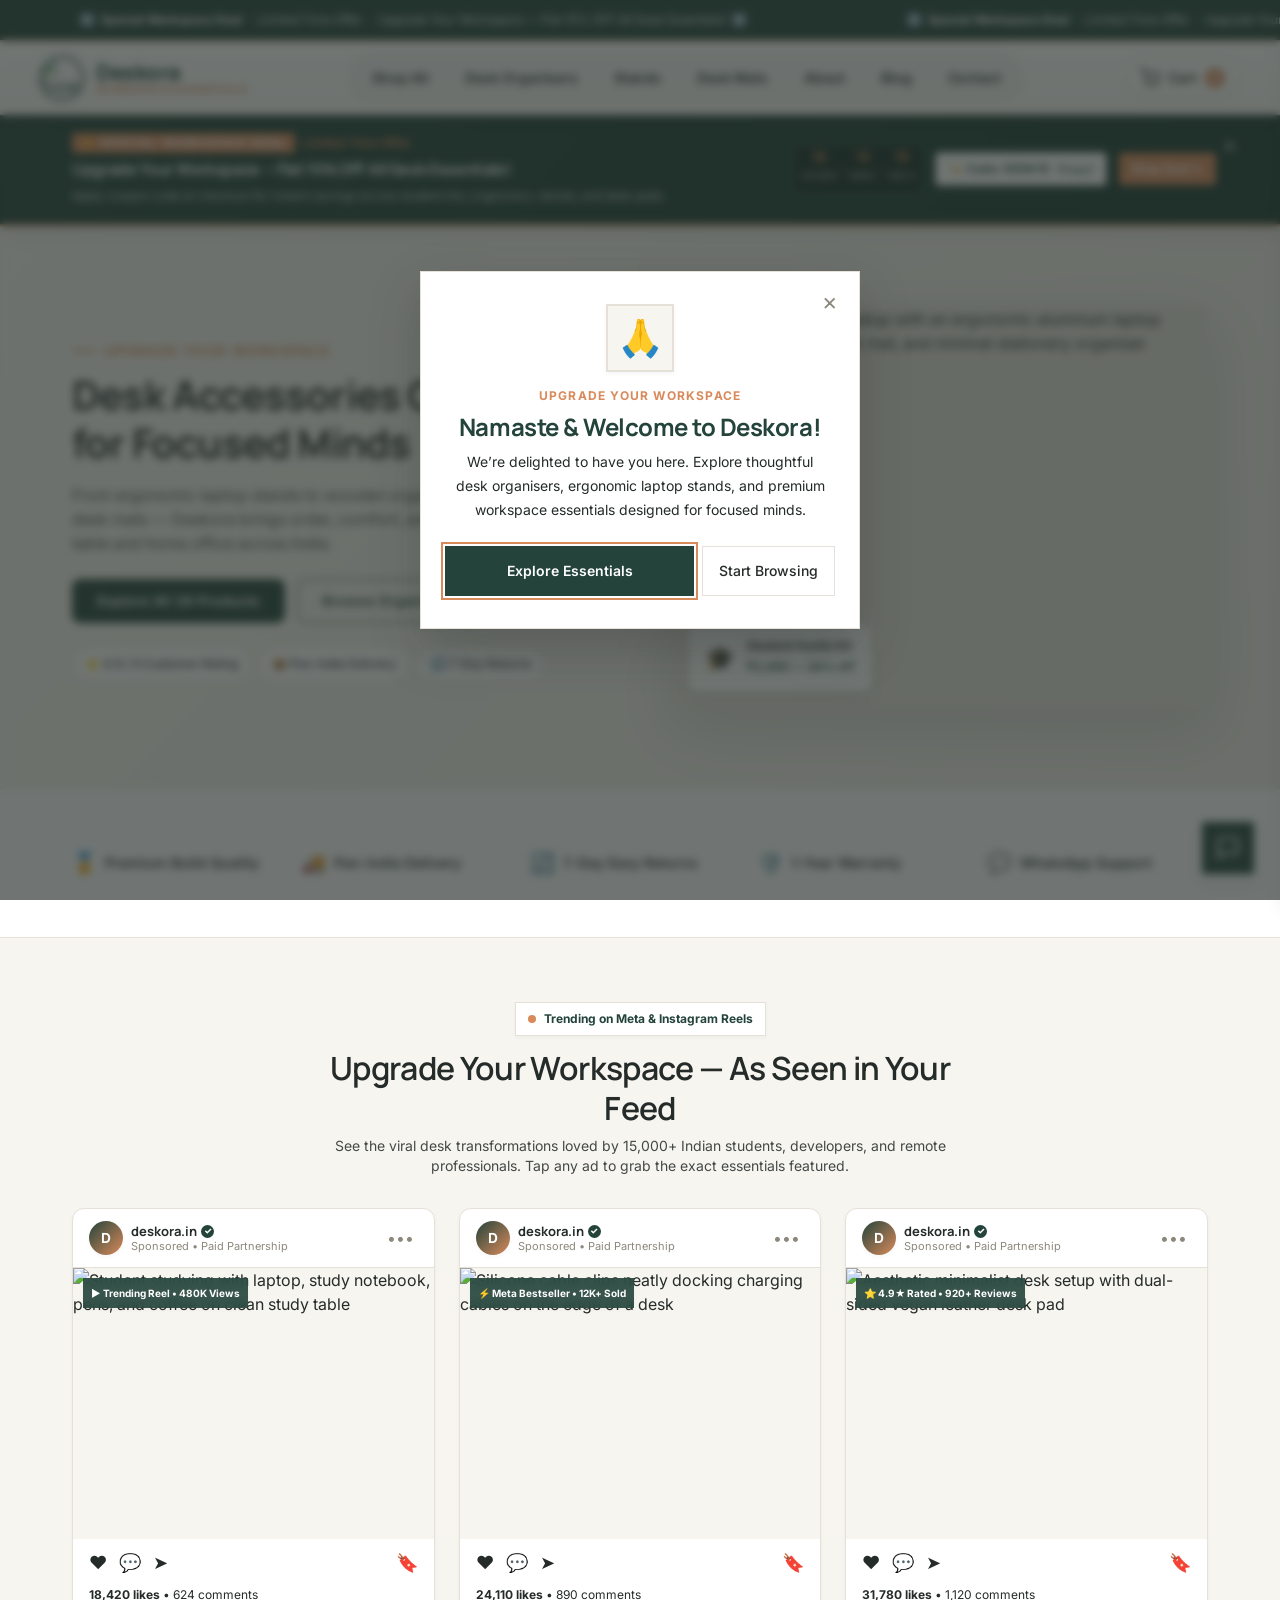
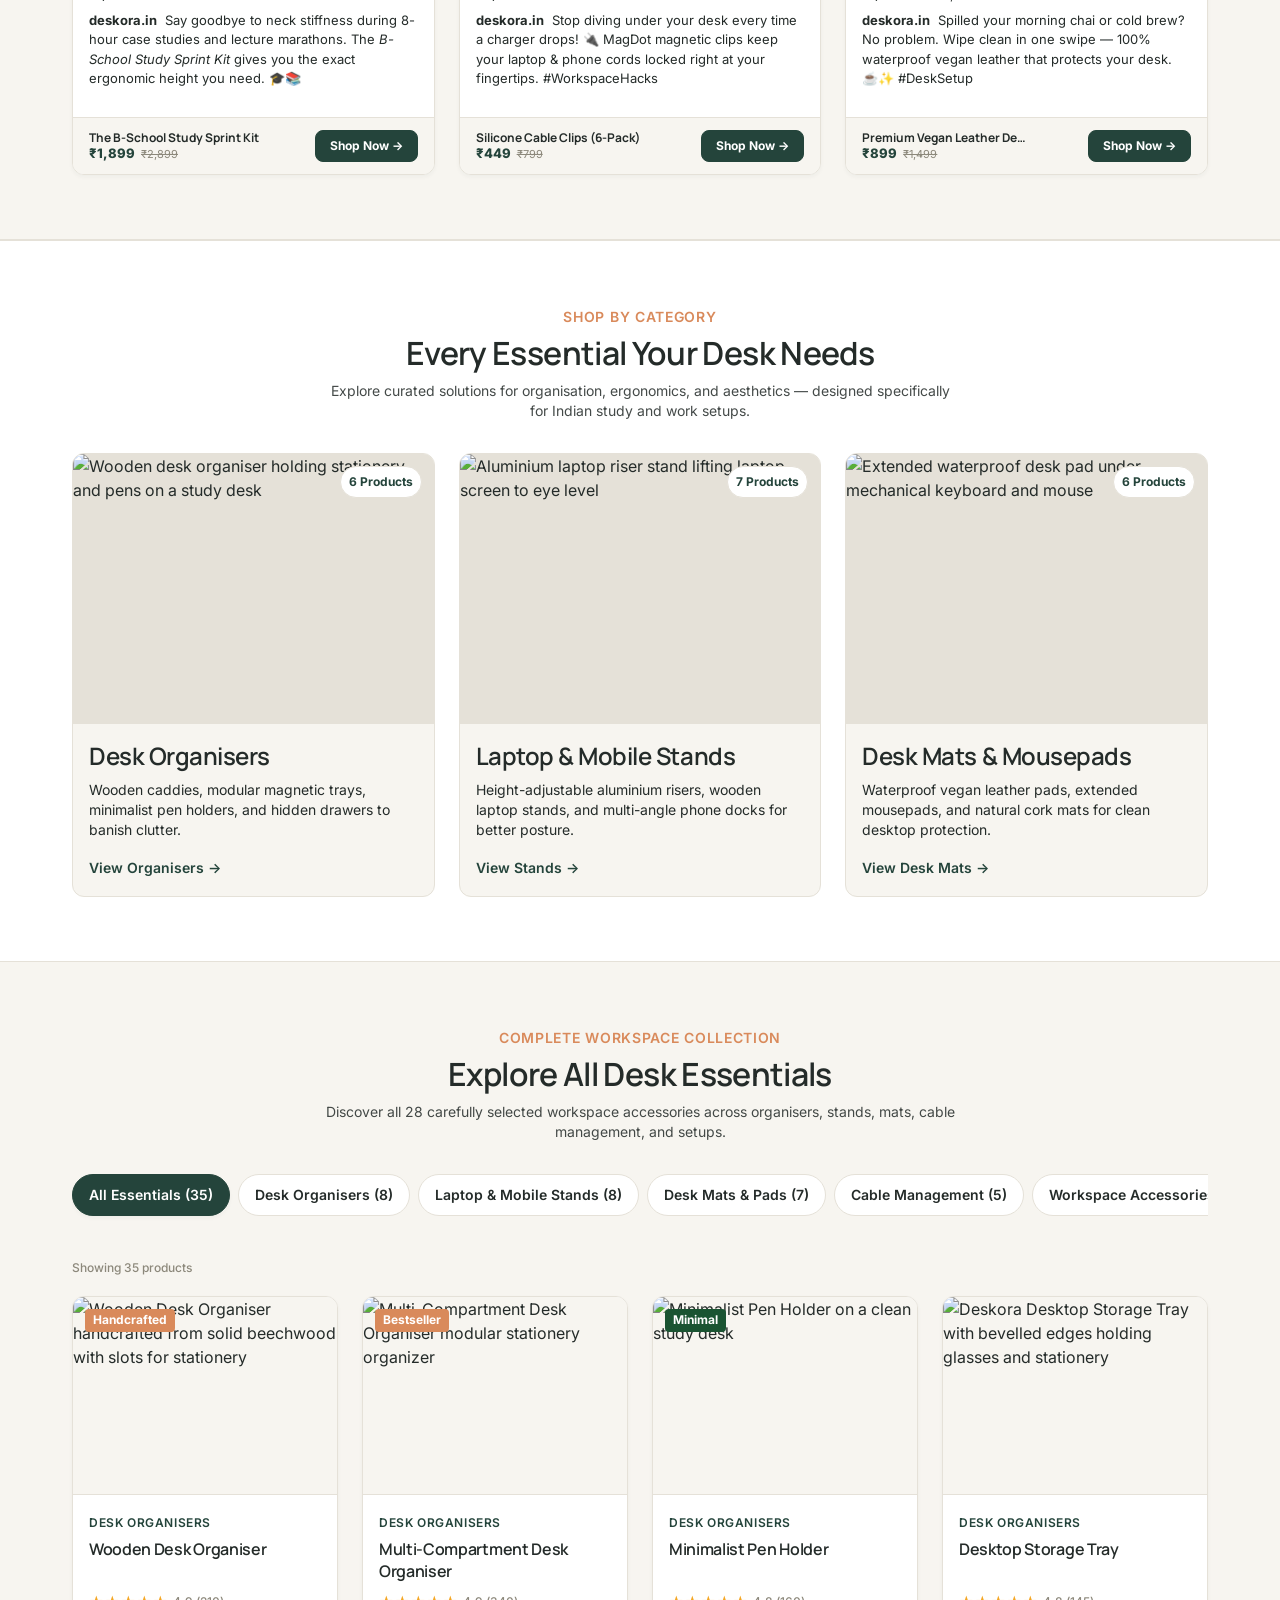
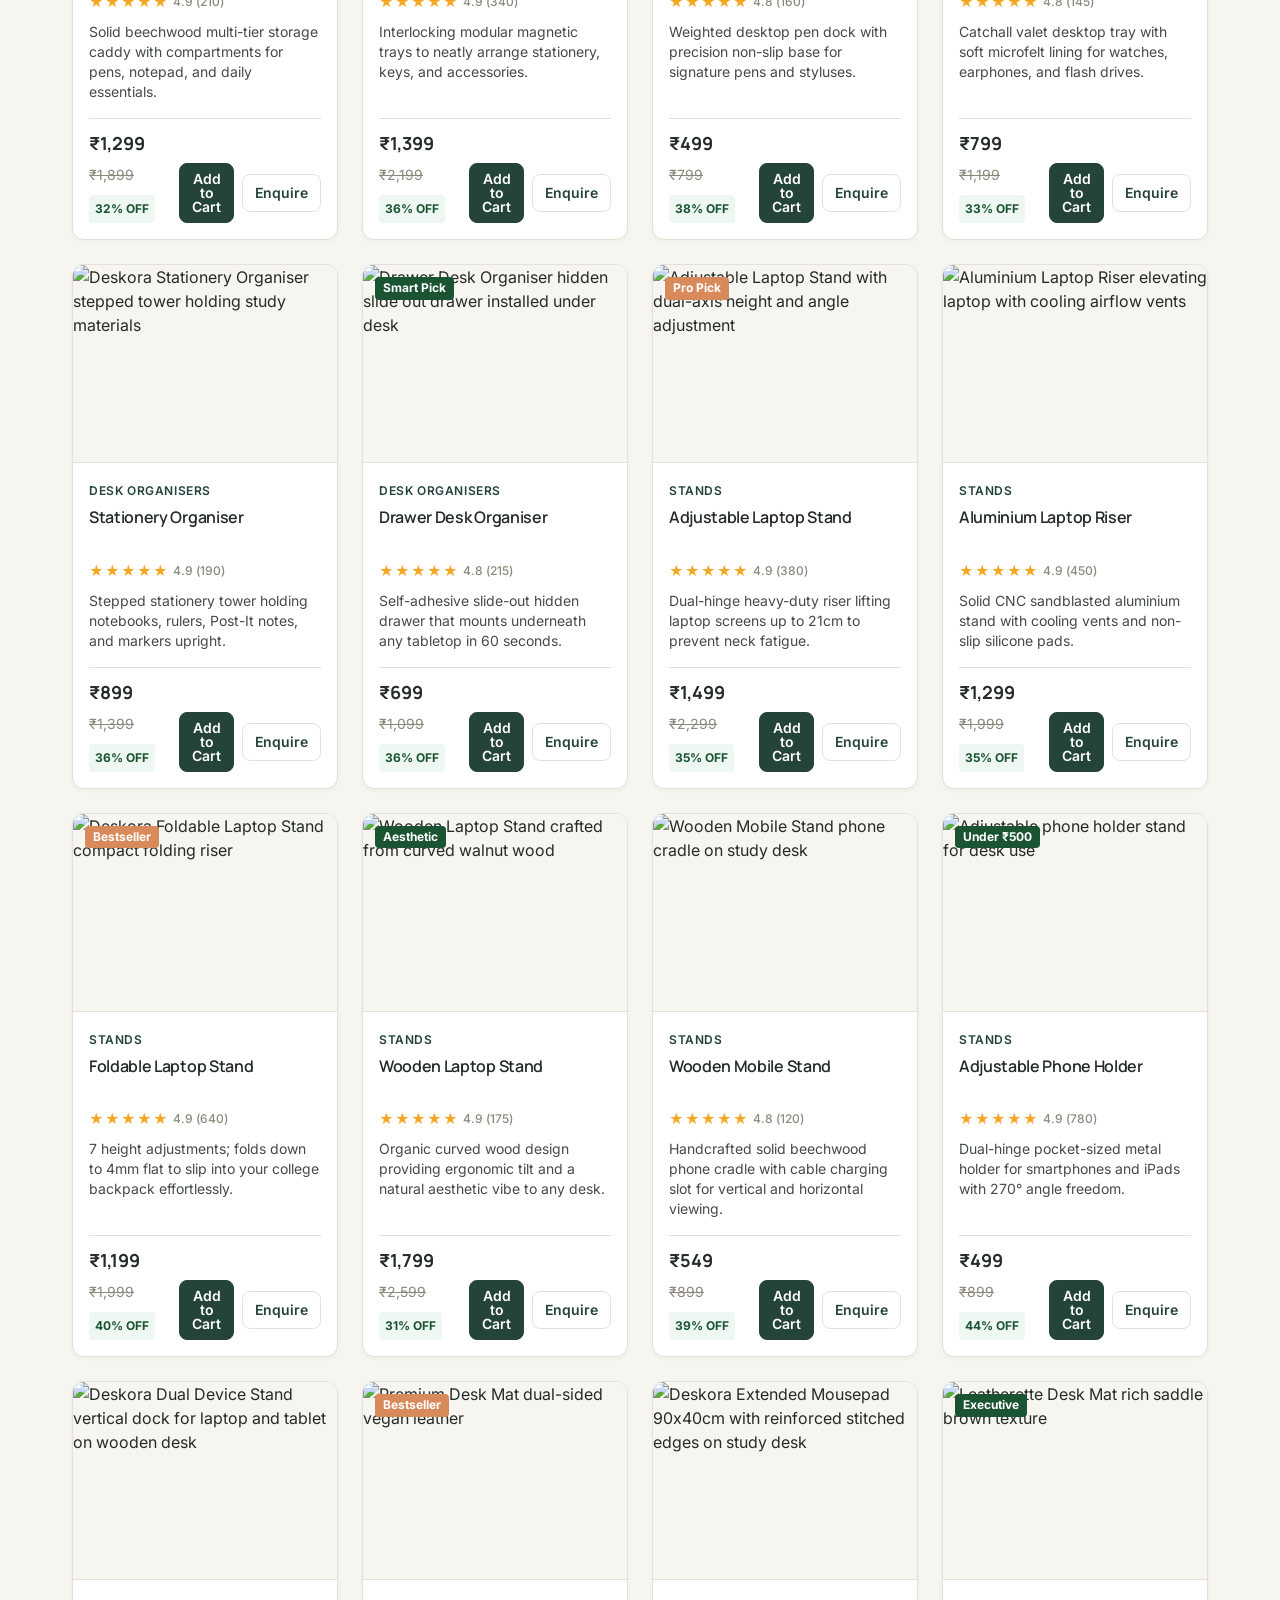
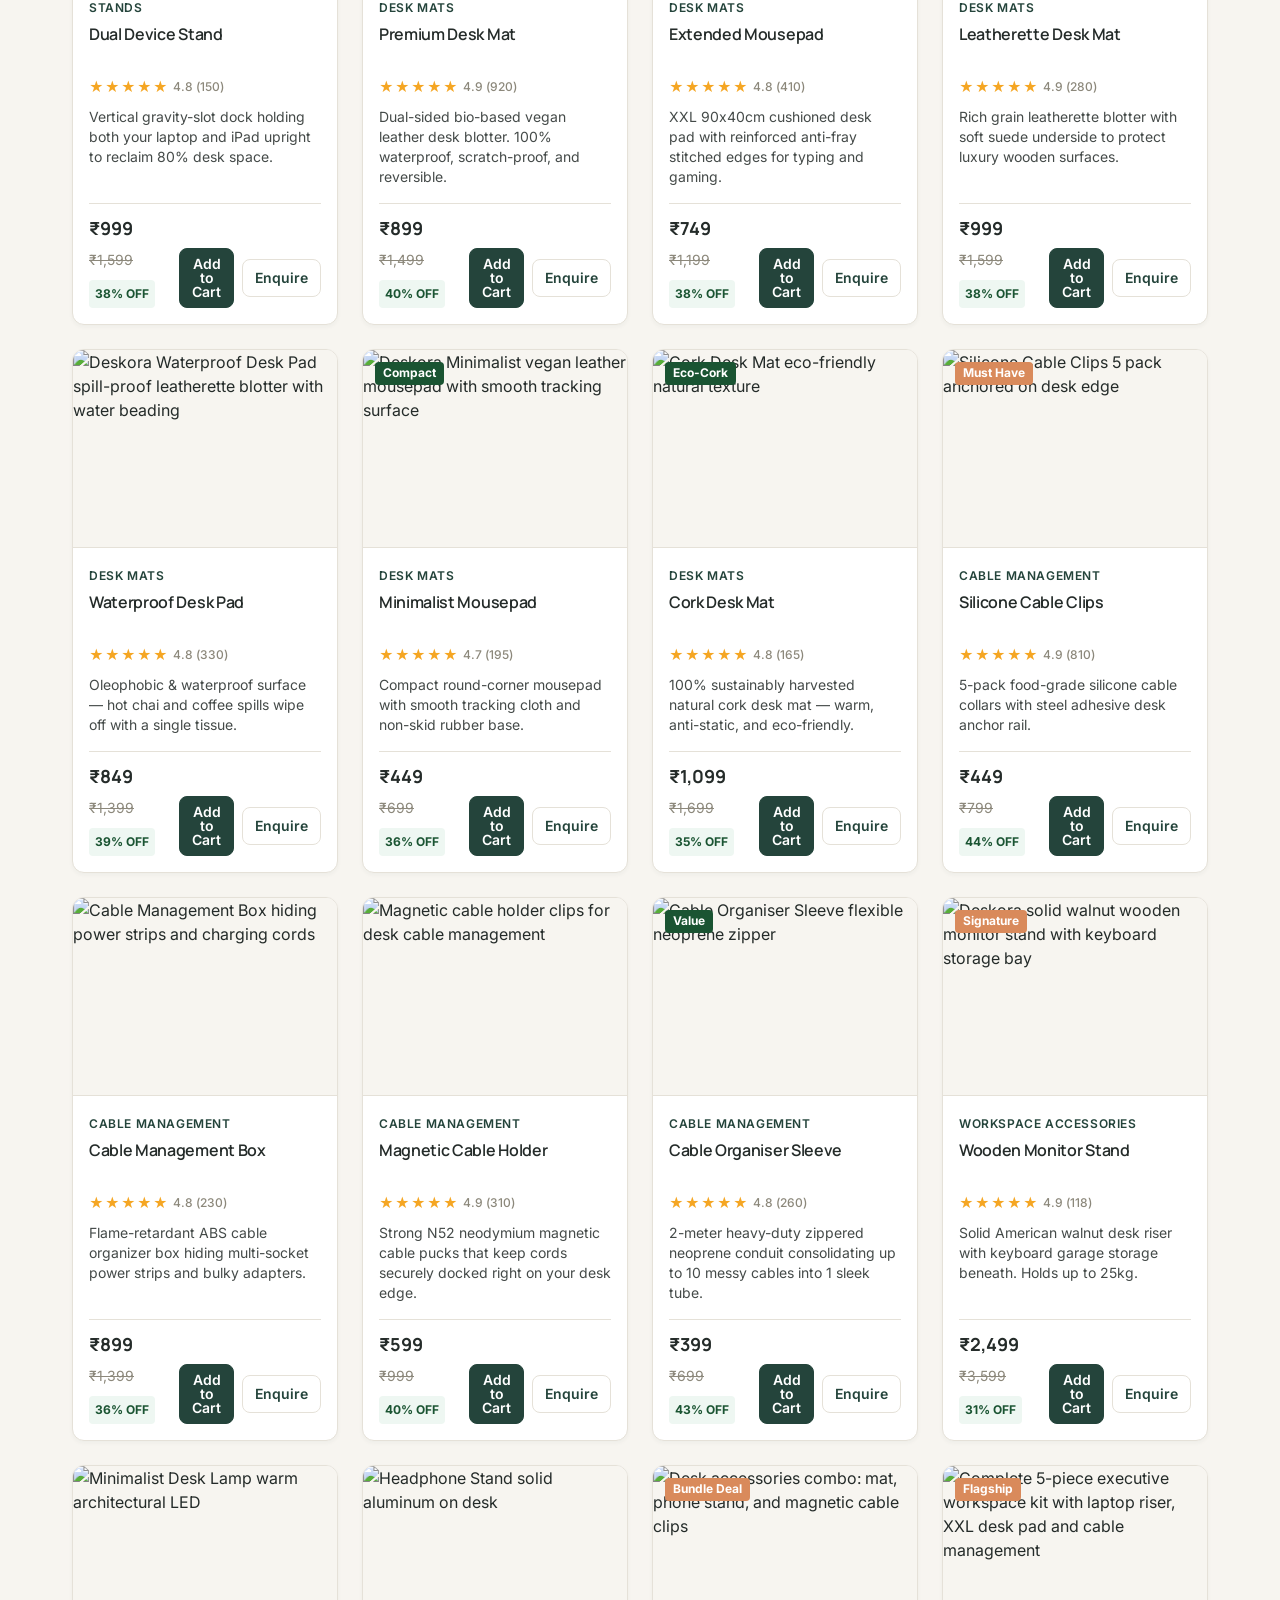
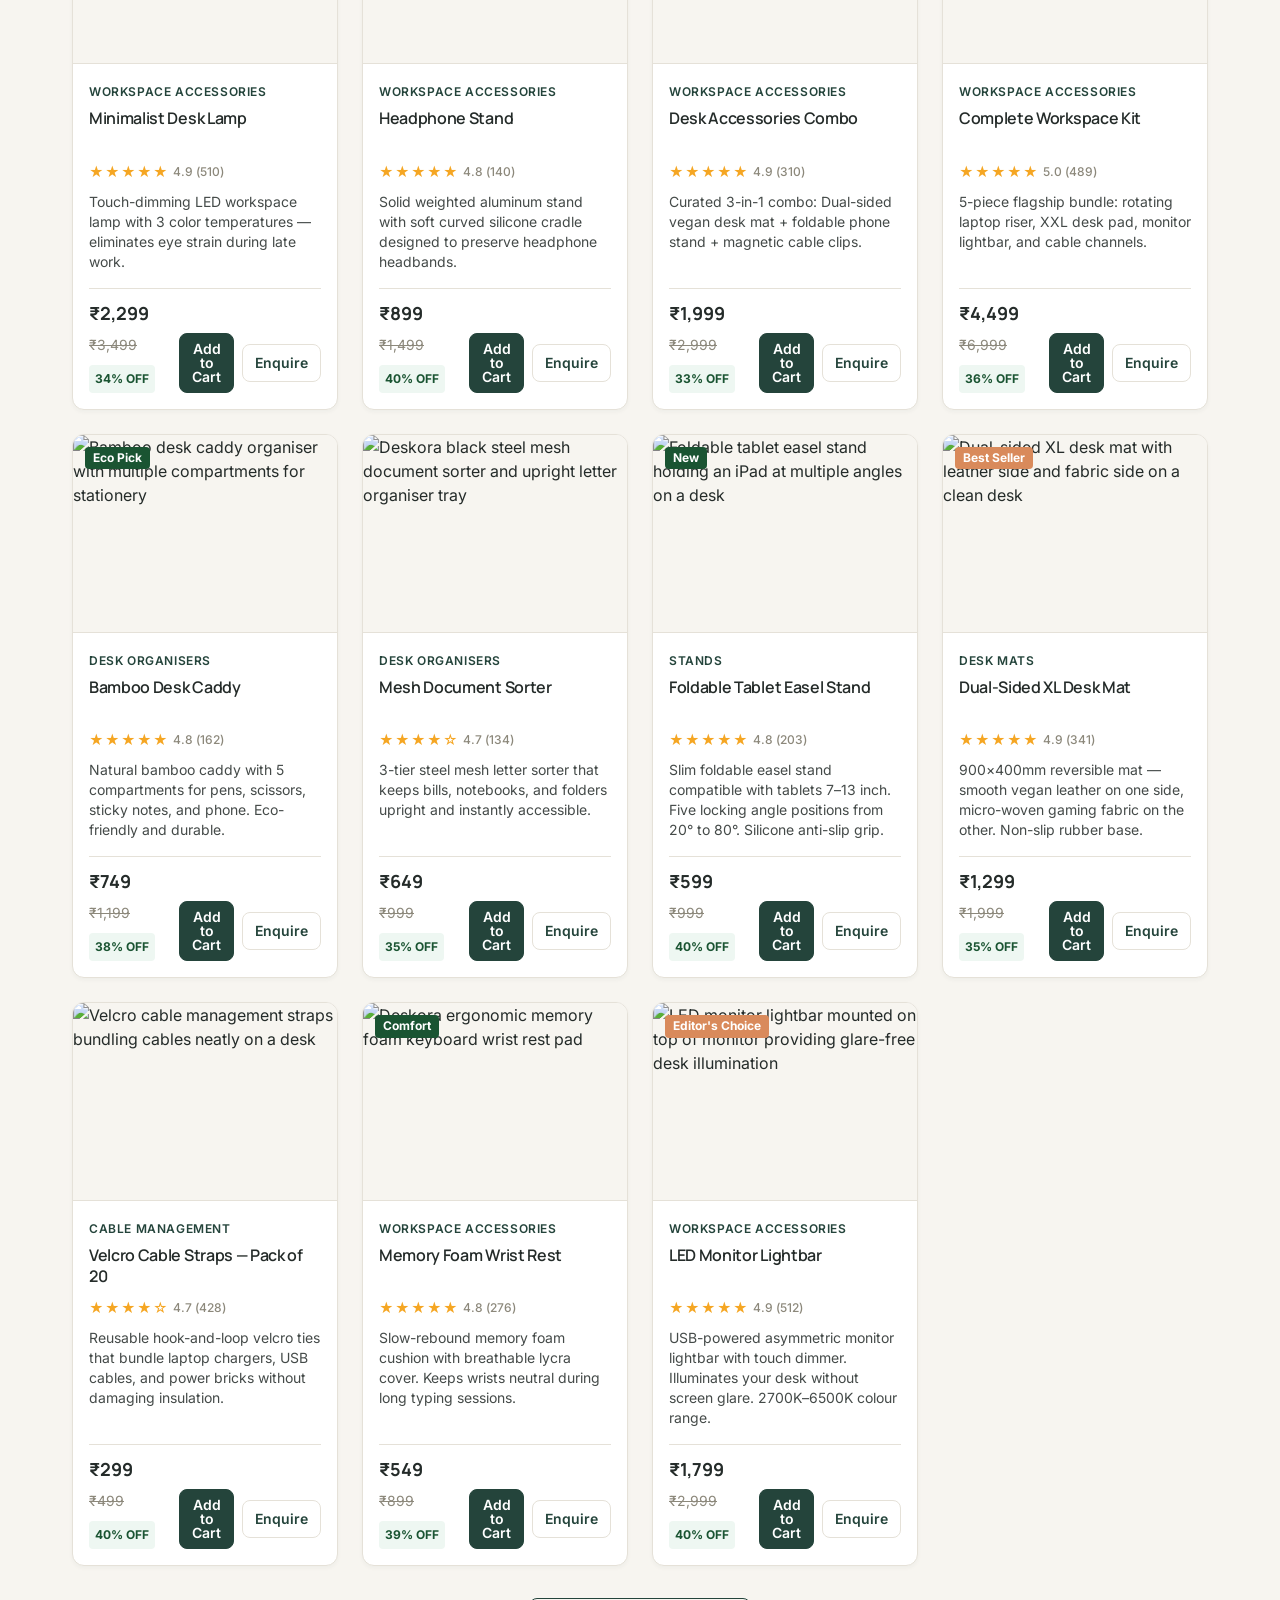
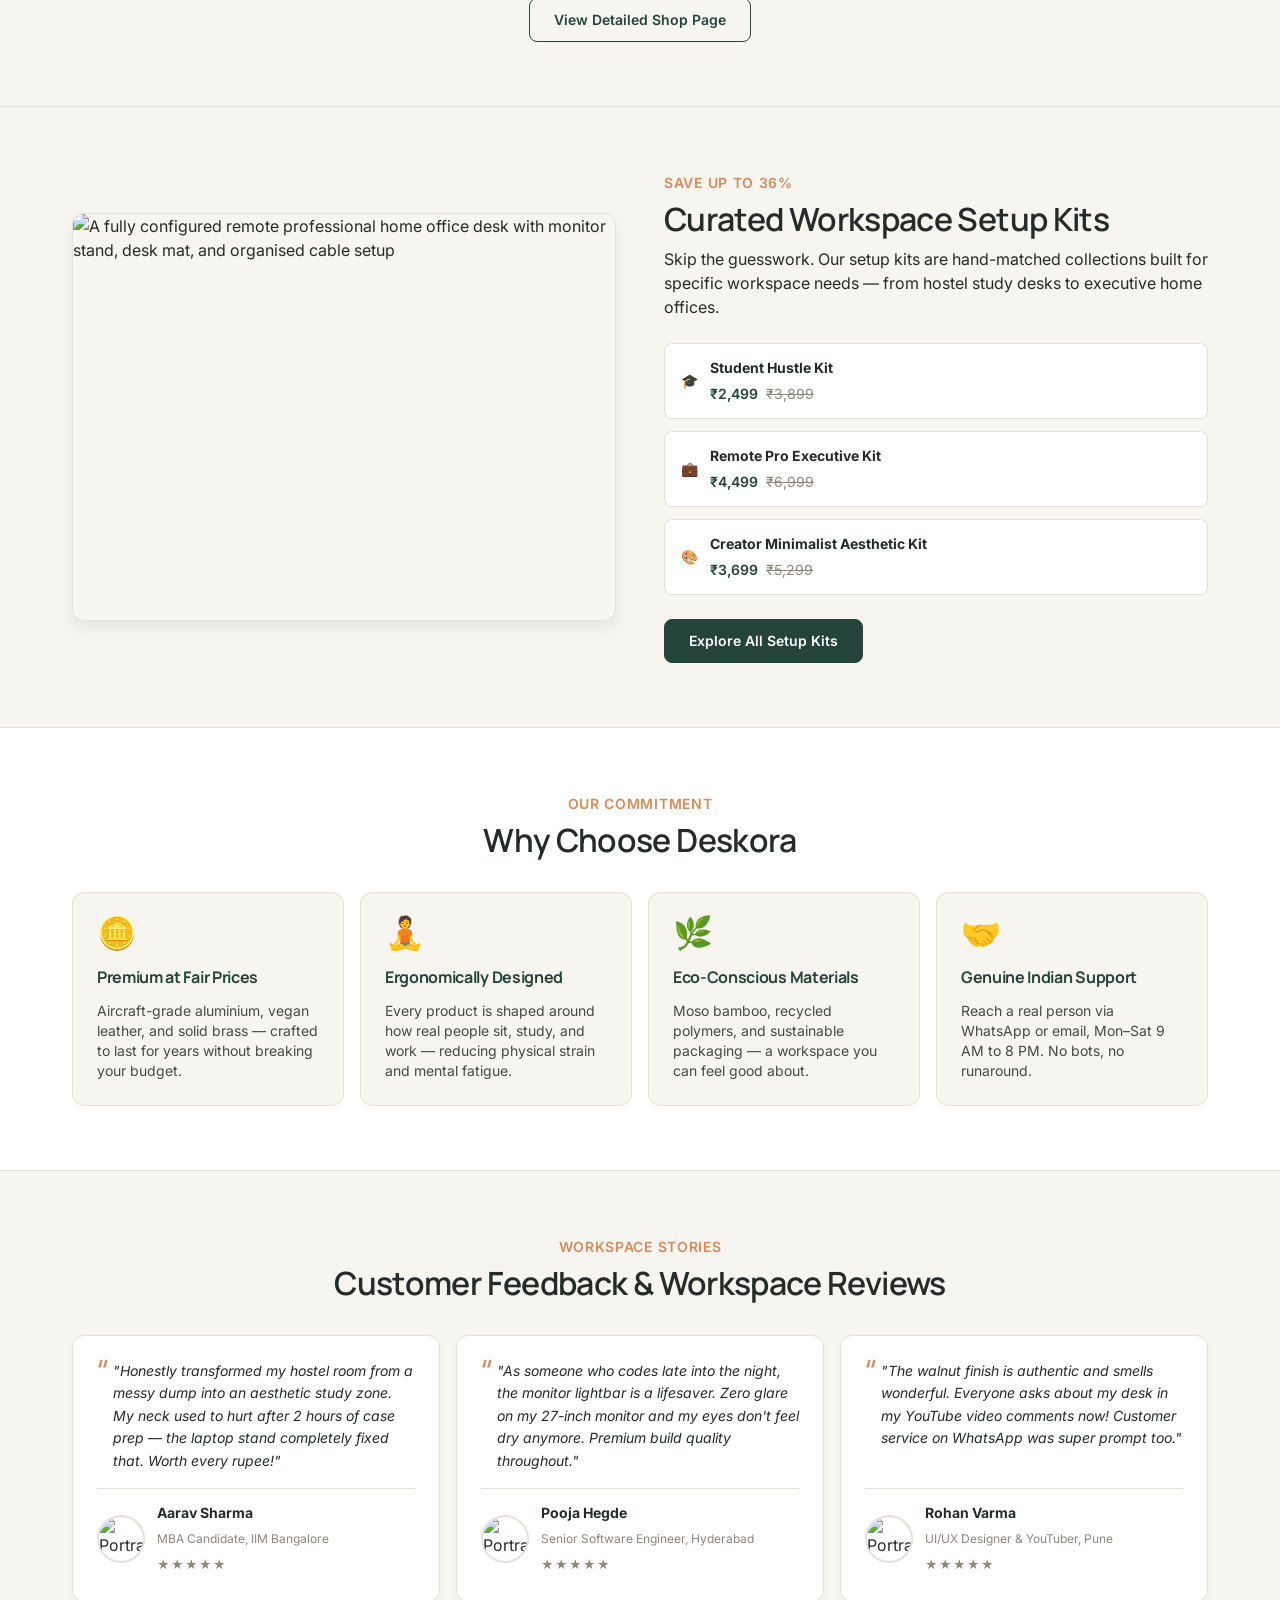
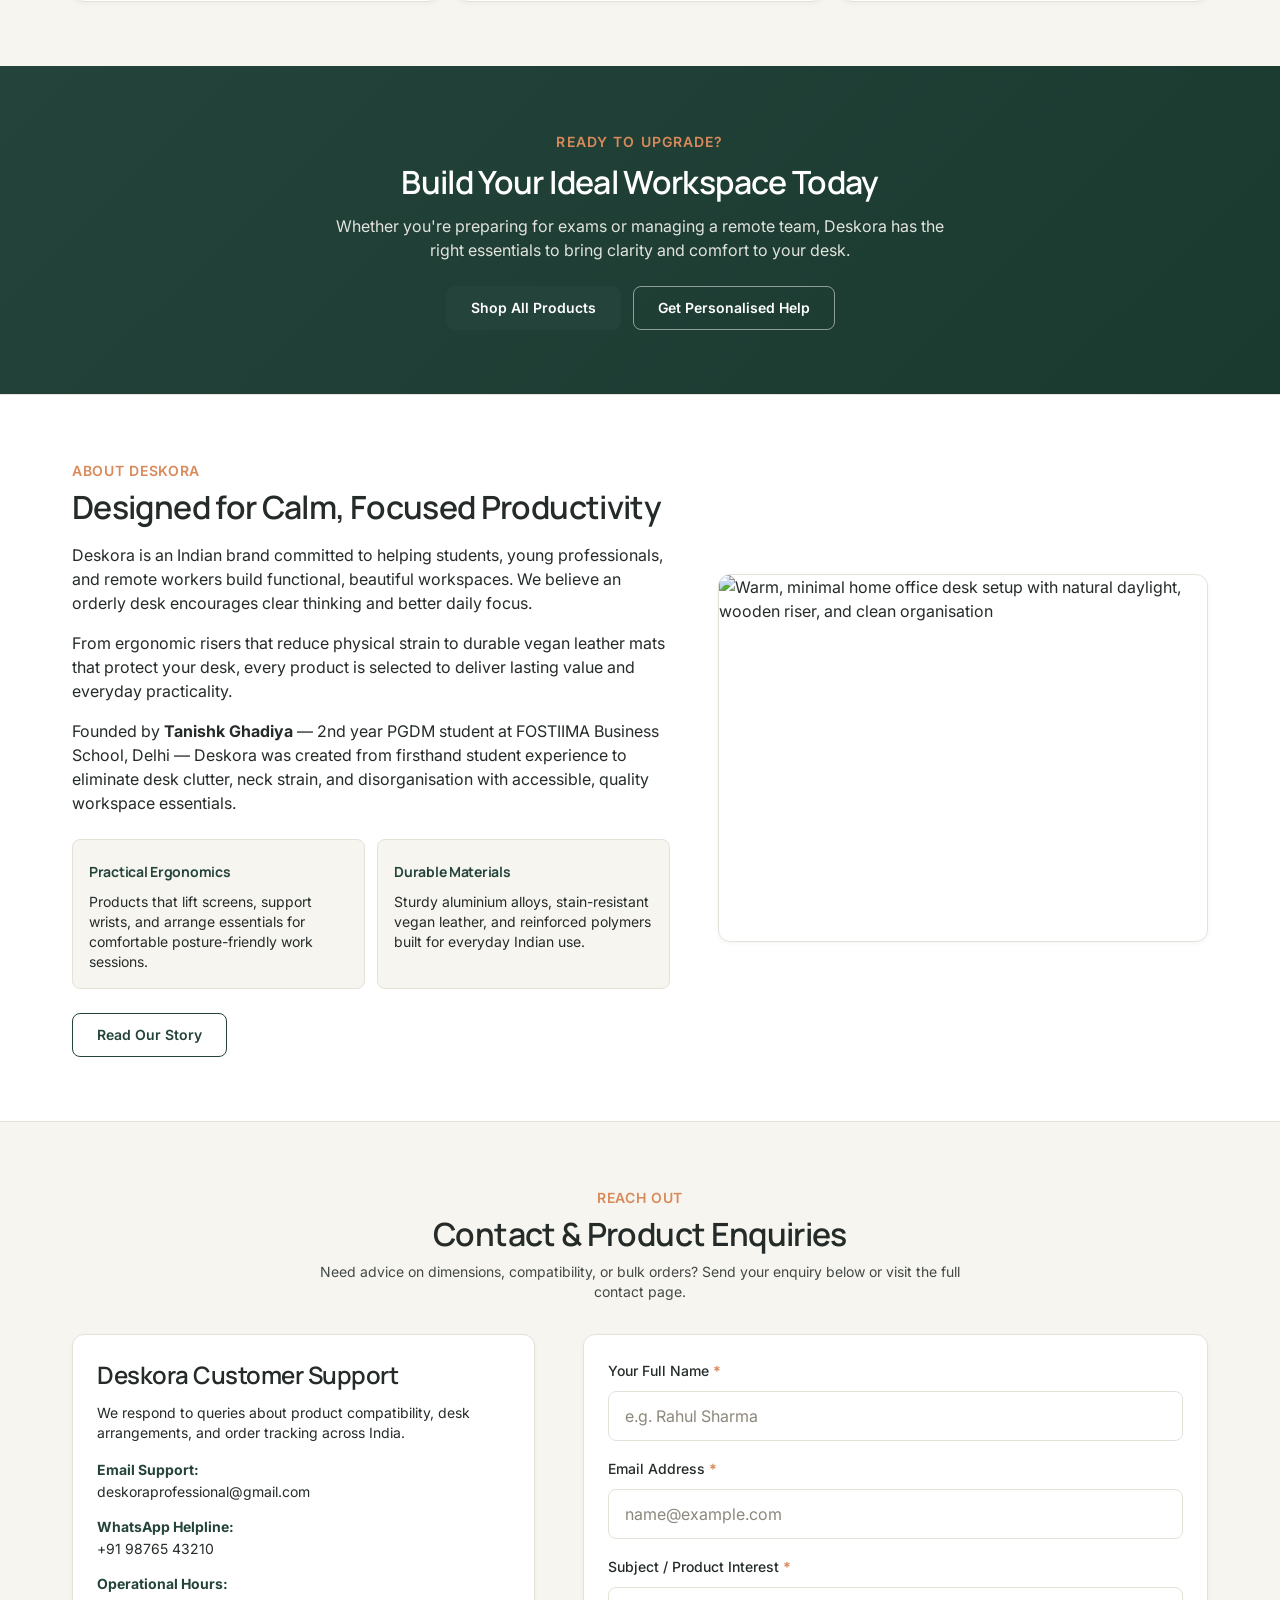
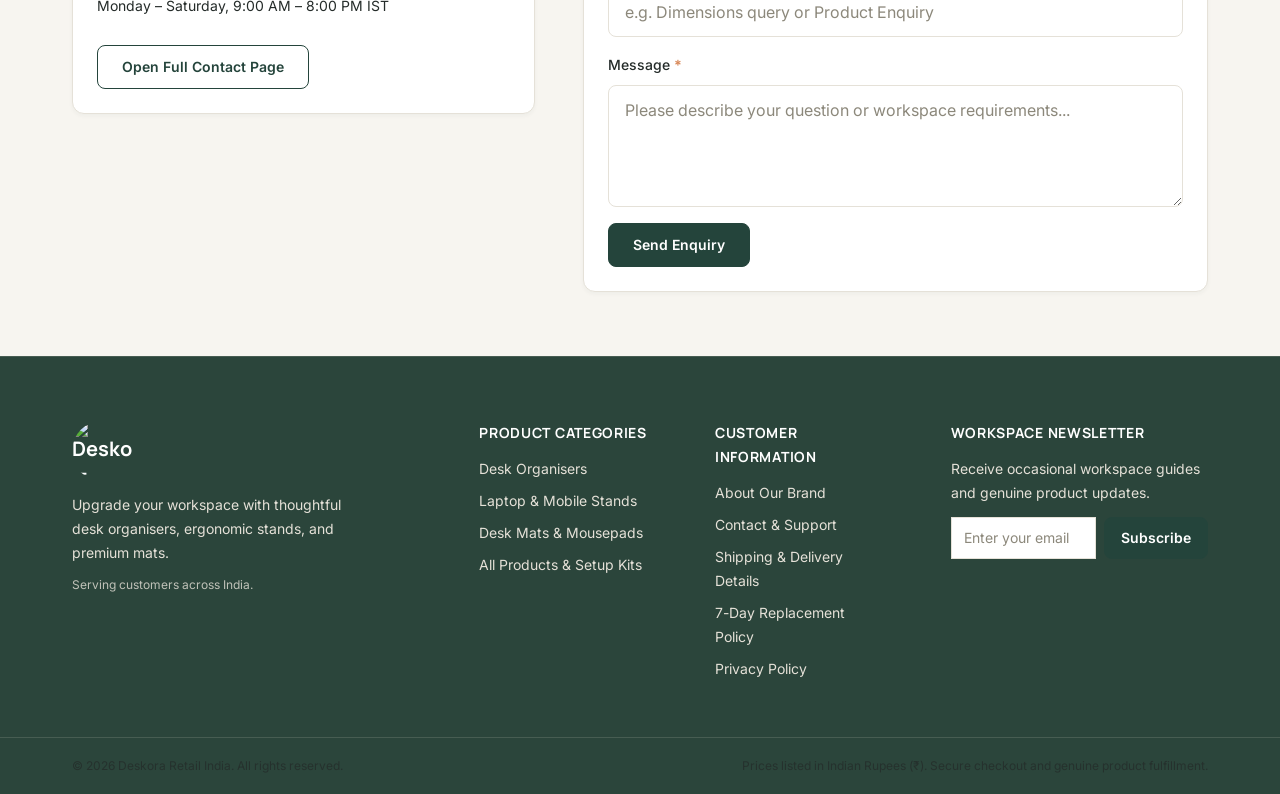
==== index.html @ 025d9688 "Add files via upload" ====
﻿<!DOCTYPE html>
<html lang="en">
<head>
  <!-- Google tag (gtag.js) -->
  <script async src="https://www.googletagmanager.com/gtag/js?id=G-N4H3FCHGR4"></script>
  <script>
    window.dataLayer = window.dataLayer || [];
    function gtag(){dataLayer.push(arguments);}
    gtag('js', new Date());
    gtag('config', 'G-N4H3FCHGR4');
  </script>
  <meta charset="UTF-8" />
  <meta name="viewport" content="width=device-width, initial-scale=1.0" />
  <title>Desk Accessories for Work &amp; Study | Deskora India</title>
  <meta name="description" content="Explore thoughtful desk accessories designed for students and working professionals in India. Organise your workspace with Deskora." />
  <meta name="robots" content="index, follow" />
  <meta name="theme-color" content="#24443B" />

  <!-- Preconnect to Google Fonts -->
  <link rel="preconnect" href="https://fonts.googleapis.com" />
  <link rel="preconnect" href="https://fonts.gstatic.com" crossorigin />

  <!-- Single Shared Stylesheet -->
  <link rel="icon" type="image/jpeg" href="assets/logo.jpg" />
  <link rel="stylesheet" href="style.css" />
</head>
<body>

  <!-- =========================================================================
       1. REUSABLE HEADER & NAVIGATION
       ========================================================================= -->
  <header class="site-header">
    <!-- Announcement Bar - continuous ticker -->
    <div class="announcement-bar" role="banner" aria-label="Site announcement">
      <div class="announcement-track">
        <p class="announcement-text">&#127381;&nbsp;&nbsp;<strong>Special Workspace Deal</strong>&nbsp;&nbsp;&#8231;&nbsp;&nbsp;Limited Time Offer&nbsp;&nbsp;&#8231;&nbsp;&nbsp;Upgrade Your Workspace &mdash; Flat 15% OFF All Desk Essentials!&nbsp;&nbsp;&#127381;</p>
        <p class="announcement-text" aria-hidden="true">&#127381;&nbsp;&nbsp;<strong>Special Workspace Deal</strong>&nbsp;&nbsp;&#8231;&nbsp;&nbsp;Limited Time Offer&nbsp;&nbsp;&#8231;&nbsp;&nbsp;Upgrade Your Workspace &mdash; Flat 15% OFF All Desk Essentials!&nbsp;&nbsp;&#127381;</p>
      </div>
    </div>

    <!-- Main Navigation Bar -->
    <div class="nav-wrapper">
      <div class="container header-inner">
        
                <!-- Brand Logo -->
        <a href="index.html" class="brand-logo" aria-label="Deskora Homepage">
          <img src="assets/logo.jpg" alt="Deskora Logo" class="brand-logo-img" width="44" height="44" />
          <span class="brand-text-wrap">
            <span class="brand-name">Deskora</span>
            <span class="brand-sub">Workspace Essentials</span>
          </span>
        </a>

        <!-- Desktop Navigation Menu -->
        <nav class="desktop-nav" aria-label="Desktop Primary Navigation">
          <ul class="nav-list">
            <li><a href="shop.html" class="nav-link">Shop All</a></li>
            <li><a href="desk-organisers.html" class="nav-link">Desk Organisers</a></li>
            <li><a href="laptop-and-mobile-stands.html" class="nav-link">Stands</a></li>
            <li><a href="desk-mats-and-mousepads.html" class="nav-link">Desk Mats</a></li>
            <li><a href="about-us.html" class="nav-link">About</a></li>
            <li><a href="blog.html" class="nav-link">Blog</a></li>
            <li><a href="contact.html" class="nav-link">Contact</a></li>
          </ul>
        </nav>

        <!-- Header Actions: Cart Button & Mobile Menu Toggle -->
        <div class="header-actions">
          <!-- Cart Toggle Button with Counter Badge -->
          <button 
            type="button" 
            class="cart-toggle-btn" 
            id="cart-toggle-btn" 
            aria-label="Open Shopping Cart" 
            aria-expanded="false" 
            aria-controls="cart-drawer">
            <svg class="cart-icon" width="20" height="20" viewBox="0 0 24 24" fill="none" stroke="currentColor" stroke-width="2" stroke-linecap="round" stroke-linejoin="round" aria-hidden="true">
              <circle cx="9" cy="21" r="1"></circle>
              <circle cx="20" cy="21" r="1"></circle>
              <path d="M1 1h4l2.68 13.39a2 2 0 0 0 2 1.61h9.72a2 2 0 0 0 2-1.61L23 6H6"></path>
            </svg>
            <span class="cart-btn-label">Cart</span>
            <span class="cart-count-badge" id="cart-count-badge" aria-live="polite">0</span>
          </button>
          
          <!-- Mobile Menu Button (Hamburger) -->
          <button 
            type="button" 
            class="mobile-menu-btn" 
            id="mobile-menu-btn" 
            aria-label="Toggle navigation menu" 
            aria-expanded="false" 
            aria-controls="mobile-nav">
            <span class="menu-icon-bar" aria-hidden="true"></span>
            <span class="menu-icon-bar" aria-hidden="true"></span>
            <span class="menu-icon-bar" aria-hidden="true"></span>
          </button>
        </div>

      </div>
    </div>

    <!-- Mobile Navigation Drawer -->
    <nav class="mobile-nav" id="mobile-nav" aria-label="Mobile Navigation">
      <ul class="mobile-nav-list">
        <li><a href="index.html" class="mobile-nav-link mobile-nav-link-active" aria-current="page">Home</a></li>
        <li><a href="shop.html" class="mobile-nav-link">Shop All Products</a></li>
        <li><a href="desk-organisers.html" class="mobile-nav-link">Desk Organisers</a></li>
        <li><a href="laptop-and-mobile-stands.html" class="mobile-nav-link">Laptop &amp; Mobile Stands</a></li>
        <li><a href="desk-mats-and-mousepads.html" class="mobile-nav-link">Desk Mats &amp; Mousepads</a></li>
        <li><a href="about-us.html" class="mobile-nav-link">About Deskora</a></li>
        <li><a href="contact.html" class="mobile-nav-link">Contact &amp; Support</a></li>
      </ul>
      <div class="mobile-nav-footer">
        <a href="shop.html" class="btn btn-primary">Browse All Products</a>
      </div>
    </nav>
  </header>

  <!-- =========================================================================
       WORKING HOMEPAGE PROMOTIONAL AD BANNER (INTERACTIVE PROMO)
       ========================================================================= -->
  <aside class="working-ad-banner" id="working-ad-banner" aria-label="Special Workspace Offer">
    <div class="container ad-inner">
      <div class="ad-content">
        <div style="display: flex; align-items: center; gap: 8px; margin-bottom: 4px; justify-content: center; justify-content: flex-start;">
          <span class="ad-badge">⚡ Special Workspace Deal</span>
          <span style="font-size: 0.75rem; color: var(--color-accent); font-weight: 700;">Limited Time Offer</span>
        </div>
        <h2 class="ad-headline">Upgrade Your Workspace &mdash; Flat 15% OFF All Desk Essentials!</h2>
        <p class="ad-subtext">Apply coupon code at checkout for instant savings across student kits, organizers, stands, and desk pads.</p>
      </div>

      <div class="ad-interactive-group">
        <!-- Live Countdown Timer -->
        <div class="ad-countdown-box" aria-label="Offer expires in">
          <div class="ad-countdown-item">
            <span class="ad-countdown-num" id="ad-countdown-hours">05</span>
            <span class="ad-countdown-lbl">Hours</span>
          </div>
          <span class="ad-countdown-colon">:</span>
          <div class="ad-countdown-item">
            <span class="ad-countdown-num" id="ad-countdown-mins">42</span>
            <span class="ad-countdown-lbl">Mins</span>
          </div>
          <span class="ad-countdown-colon">:</span>
          <div class="ad-countdown-item">
            <span class="ad-countdown-num" id="ad-countdown-secs">18</span>
            <span class="ad-countdown-lbl">Secs</span>
          </div>
        </div>

        <!-- Interactive Copy Code Button -->
        <button type="button" class="ad-coupon-btn" id="ad-coupon-btn" data-coupon="DESK15" title="Click to copy promo code">
          <span>🏷️ Code: <strong>DESK15</strong></span>
          <span style="font-size: 11px; opacity: 0.85;">(Copy)</span>
        </button>

        <!-- Claim Offer CTA -->
        <a href="#product-catalog" class="ad-action-btn">Shop Deal &darr;</a>
      </div>

      <!-- Close / Dismiss Ad Button -->
      <button type="button" class="ad-close-btn" id="ad-close-btn" aria-label="Dismiss promotional offer">&times;</button>
    </div>
  </aside>

  <!-- Floating Reopen Pill (Shown when user dismisses ad) -->
  <button type="button" class="ad-floating-reopen-btn" id="ad-floating-reopen-btn" aria-label="Reopen special discount offer">
    <span>⚡ 15% OFF Code</span>
  </button>

  <!-- =========================================================================
       CART DRAWER (SLIDE-OUT PANEL)
       ========================================================================= -->
  <div class="cart-backdrop" id="cart-backdrop" aria-hidden="true"></div>
  <aside class="cart-drawer" id="cart-drawer" role="dialog" aria-modal="true" aria-labelledby="cart-drawer-title" aria-hidden="true">
    <div class="cart-drawer-header">
      <div id="cart-drawer-title" class="cart-drawer-title">Your Cart</div>
      <button type="button" class="cart-close-btn" id="cart-close-btn" aria-label="Close cart">&times;</button>
    </div>
    <div class="cart-drawer-body" id="cart-items-container">
      <p class="cart-empty-message">Your cart is currently empty. Explore our desk essentials to get started.</p>
    </div>
    <div class="cart-drawer-footer">
      <div class="cart-subtotal-row">
        <span>Subtotal:</span>
        <span class="cart-subtotal-price" id="cart-subtotal-price">₹0</span>
      </div>
      <p class="cart-tax-notice">Standard pan-India delivery. Taxes calculated at checkout.</p>
      <button type="button" class="btn btn-primary cart-checkout-btn" id="cart-checkout-btn">Proceed to Checkout</button>
      <div class="checkout-status-notice" id="checkout-status-notice" role="status" aria-live="polite"></div>
    </div>
  </aside>

  <!-- =========================================================================
       2. MAIN CONTENT
       ========================================================================= -->
  <main id="main-content">

    <!-- ===== HERO SECTION ===== -->
    <section class="hero-section" aria-labelledby="hero-heading">
      <div class="container hero-grid">
        
        <!-- Hero Text -->
        <div class="hero-content">
          <p class="hero-tagline">Upgrade Your Workspace</p>
          <h1 id="hero-heading" class="hero-title">
            Desk Accessories Crafted for Focused Minds
          </h1>
          <p class="hero-description">
            From ergonomic laptop stands to wooden organizers and premium desk mats &mdash; Deskora brings order, comfort, and style to every study table and home office across India.
          </p>
          <div class="hero-actions">
            <a href="#product-catalog" class="btn btn-primary">Explore All 28 Products</a>
            <a href="desk-organisers.html" class="btn btn-secondary">Browse Organisers</a>
          </div>

          <!-- Hero Trust Pills -->
          <div class="hero-trust-pills">
            <span class="trust-pill">⭐ 4.9 / 5 Customer Rating</span>
            <span class="trust-pill">📦 Pan-India Delivery</span>
            <span class="trust-pill">🔄 7-Day Returns</span>
          </div>
        </div>

        <!-- Hero Visual Stack -->
        <div class="hero-visual-stack">
          <div class="hero-image-primary-wrapper">
            <img 
              src="https://images.unsplash.com/photo-1593062096033-9a26b09da705?w=900&auto=format&fit=crop&q=80" 
              alt="A clean modern desk setup with an ergonomic aluminum laptop stand, vegan leather desk mat, and minimal stationery organiser"
              class="hero-image"
              width="900"
              height="675"
              loading="eager"
            />
          </div>
          <div class="hero-floating-card">
            <div class="hfc-icon">🎓</div>
            <div class="hfc-text">
              <strong>Student Hustle Kit</strong>
              <span>₹2,499 &mdash; 36% off</span>
            </div>
          </div>
        </div>

      </div>
    </section>

    <!-- ===== TRUST BAR ===== -->
    <section class="trust-bar" aria-label="Why customers trust Deskora">
      <div class="container trust-bar-grid">
        <div class="trust-item">
          <span class="trust-icon" aria-hidden="true">🏅</span>
          <span class="trust-label">Premium Build Quality</span>
        </div>
        <div class="trust-item">
          <span class="trust-icon" aria-hidden="true">🚚</span>
          <span class="trust-label">Pan-India Delivery</span>
        </div>
        <div class="trust-item">
          <span class="trust-icon" aria-hidden="true">🔄</span>
          <span class="trust-label">7-Day Easy Returns</span>
        </div>
        <div class="trust-item">
          <span class="trust-icon" aria-hidden="true">🛡️</span>
          <span class="trust-label">1-Year Warranty</span>
        </div>
        <div class="trust-item">
          <span class="trust-icon" aria-hidden="true">💬</span>
          <span class="trust-label">WhatsApp Support</span>
        </div>
      </div>
    </section>

    <!-- ===== META & INSTAGRAM ADS CAMPAIGN SHOWCASE ===== -->
    <section class="meta-ads-section" id="meta-ads-showcase" aria-label="Featured Meta and Instagram Campaigns">
      <div class="container">
        <div class="meta-ads-header">
          <div class="meta-platform-pill">
            <span class="meta-pulse-dot" aria-hidden="true"></span>
            <span>Trending on Meta &amp; Instagram Reels</span>
          </div>
          <h2 class="section-title">Upgrade Your Workspace &mdash; As Seen in Your Feed</h2>
          <p class="section-description">
            See the viral desk transformations loved by 15,000+ Indian students, developers, and remote professionals. Tap any ad to grab the exact essentials featured.
          </p>
        </div>

        <div class="meta-ads-grid">
          
          <!-- Meta Ad Creative 1: The B-School Study Marathon -->
          <article class="meta-ad-card">
            <header class="meta-ad-top">
              <div class="meta-ad-author">
                <div class="meta-brand-avatar" aria-hidden="true">D</div>
                <div class="meta-author-meta">
                  <div class="meta-handle-row">
                    <span class="meta-handle">deskora.in</span>
                    <span class="meta-verified" title="Verified Brand">✓</span>
                  </div>
                  <span class="meta-sponsored">Sponsored &bull; Paid Partnership</span>
                </div>
              </div>
              <button type="button" class="meta-more-btn" aria-label="Ad options">&bull;&bull;&bull;</button>
            </header>

            <div class="meta-media-wrapper">
              <img 
                src="assets/products/bschool-study-sprint-kit.jpg" 
                alt="Student studying with laptop, study notebook, pens, and coffee on clean study table"
                class="meta-ad-image"
                width="800"
                height="600"
                loading="lazy"
              />
              <span class="meta-reel-badge">▶ Trending Reel &bull; 480K Views</span>
            </div>

            <div class="meta-ad-actions" aria-hidden="true">
              <div class="meta-action-left">
                <span class="meta-icon meta-heart">&hearts;</span>
                <span class="meta-icon meta-comment">&#128172;</span>
                <span class="meta-icon meta-share">&#10148;</span>
              </div>
              <span class="meta-icon meta-save">&#128278;</span>
            </div>

            <div class="meta-ad-body">
              <p class="meta-social-stats"><strong>18,420 likes</strong> &bull; 624 comments</p>
              <p class="meta-caption">
                <strong>deskora.in</strong> Say goodbye to neck stiffness during 8-hour case studies and lecture marathons. The <em>B-School Study Sprint Kit</em> gives you the exact ergonomic height you need. 🎓📚
              </p>
            </div>

            <div class="meta-ad-cta-bar">
              <div class="meta-cta-info">
                <span class="meta-cta-prod">The B-School Study Sprint Kit</span>
                <span class="meta-cta-price">&#8377;1,899 <s class="meta-orig-price">&#8377;2,899</s></span>
              </div>
              <button 
                type="button" 
                class="btn btn-primary meta-cta-btn add-to-cart-btn" 
                data-id="kit-study-essentials" 
                data-name="The B-School Study Sprint Kit" 
                data-price="1899">
                Shop Now &rarr;
              </button>
            </div>
          </article>

          <!-- Meta Ad Creative 2: The 3-Second Cable Fix -->
          <article class="meta-ad-card">
            <header class="meta-ad-top">
              <div class="meta-ad-author">
                <div class="meta-brand-avatar" aria-hidden="true">D</div>
                <div class="meta-author-meta">
                  <div class="meta-handle-row">
                    <span class="meta-handle">deskora.in</span>
                    <span class="meta-verified" title="Verified Brand">✓</span>
                  </div>
                  <span class="meta-sponsored">Sponsored &bull; Paid Partnership</span>
                </div>
              </div>
              <button type="button" class="meta-more-btn" aria-label="Ad options">&bull;&bull;&bull;</button>
            </header>

            <div class="meta-media-wrapper">
              <img 
                src="https://images.unsplash.com/photo-1585338107529-13afc5f02586?w=800&amp;auto=format&amp;fit=crop&amp;q=80" 
                alt="Silicone cable clips neatly docking charging cables on the edge of a desk"
                class="meta-ad-image"
                width="800"
                height="600"
                loading="lazy"
              />
              <span class="meta-reel-badge">⚡ Meta Bestseller &bull; 12K+ Sold</span>
            </div>

            <div class="meta-ad-actions" aria-hidden="true">
              <div class="meta-action-left">
                <span class="meta-icon meta-heart">&hearts;</span>
                <span class="meta-icon meta-comment">&#128172;</span>
                <span class="meta-icon meta-share">&#10148;</span>
              </div>
              <span class="meta-icon meta-save">&#128278;</span>
            </div>

            <div class="meta-ad-body">
              <p class="meta-social-stats"><strong>24,110 likes</strong> &bull; 890 comments</p>
              <p class="meta-caption">
                <strong>deskora.in</strong> Stop diving under your desk every time a charger drops! 🔌 MagDot magnetic clips keep your laptop &amp; phone cords locked right at your fingertips. #WorkspaceHacks
              </p>
            </div>

            <div class="meta-ad-cta-bar">
              <div class="meta-cta-info">
                <span class="meta-cta-prod">Silicone Cable Clips (6-Pack)</span>
                <span class="meta-cta-price">&#8377;449 <s class="meta-orig-price">&#8377;799</s></span>
              </div>
              <button 
                type="button" 
                class="btn btn-primary meta-cta-btn add-to-cart-btn" 
                data-id="prod-cable-silicone-clips" 
                data-name="Silicone Cable Clips" 
                data-price="449">
                Shop Now &rarr;
              </button>
            </div>
          </article>

          <!-- Meta Ad Creative 3: Spill-Proof Vegan Leather Desk Mat -->
          <article class="meta-ad-card">
            <header class="meta-ad-top">
              <div class="meta-ad-author">
                <div class="meta-brand-avatar" aria-hidden="true">D</div>
                <div class="meta-author-meta">
                  <div class="meta-handle-row">
                    <span class="meta-handle">deskora.in</span>
                    <span class="meta-verified" title="Verified Brand">✓</span>
                  </div>
                  <span class="meta-sponsored">Sponsored &bull; Paid Partnership</span>
                </div>
              </div>
              <button type="button" class="meta-more-btn" aria-label="Ad options">&bull;&bull;&bull;</button>
            </header>

            <div class="meta-media-wrapper">
              <img 
                src="https://images.unsplash.com/photo-1593062096033-9a26b09da705?w=800&amp;auto=format&amp;fit=crop&amp;q=80" 
                alt="Aesthetic minimalist desk setup with dual-sided vegan leather desk pad"
                class="meta-ad-image"
                width="800"
                height="600"
                loading="lazy"
              />
              <span class="meta-reel-badge">⭐ 4.9★ Rated &bull; 920+ Reviews</span>
            </div>

            <div class="meta-ad-actions" aria-hidden="true">
              <div class="meta-action-left">
                <span class="meta-icon meta-heart">&hearts;</span>
                <span class="meta-icon meta-comment">&#128172;</span>
                <span class="meta-icon meta-share">&#10148;</span>
              </div>
              <span class="meta-icon meta-save">&#128278;</span>
            </div>

            <div class="meta-ad-body">
              <p class="meta-social-stats"><strong>31,780 likes</strong> &bull; 1,120 comments</p>
              <p class="meta-caption">
                <strong>deskora.in</strong> Spilled your morning chai or cold brew? No problem. Wipe clean in one swipe &mdash; 100% waterproof vegan leather that protects your desk. ☕✨ #DeskSetup
              </p>
            </div>

            <div class="meta-ad-cta-bar">
              <div class="meta-cta-info">
                <span class="meta-cta-prod">Premium Vegan Leather Desk Mat</span>
                <span class="meta-cta-price">&#8377;899 <s class="meta-orig-price">&#8377;1,499</s></span>
              </div>
              <button 
                type="button" 
                class="btn btn-primary meta-cta-btn add-to-cart-btn" 
                data-id="prod-mat-vegan-leather" 
                data-name="Premium Vegan Leather Desk Mat" 
                data-price="899">
                Shop Now &rarr;
              </button>
            </div>
          </article>

        </div>
      </div>
    </section>

    <!-- ===== CATEGORY SHOWCASE ===== -->
    <section class="categories-section" aria-labelledby="categories-heading">
      <div class="container">
        
        <div class="section-header">
          <p class="section-tagline">Shop by Category</p>
          <h2 id="categories-heading" class="section-title">Every Essential Your Desk Needs</h2>
          <p class="section-description">
            Explore curated solutions for organisation, ergonomics, and aesthetics &mdash; designed specifically for Indian study and work setups.
          </p>
        </div>

        <div class="category-grid">
          
          <!-- Category 1: Desk Organisers -->
          <article class="category-card">
            <div class="category-image-wrapper">
              <img 
                src="assets/products/wooden-desk-organiser.jpg" 
                alt="Wooden desk organiser holding stationery and pens on a study desk"
                class="category-image"
                width="700"
                height="525"
                loading="lazy"
              />
              <span class="category-badge">6 Products</span>
            </div>
            <div class="category-card-body">
              <h3 class="category-card-title">Desk Organisers</h3>
              <p class="category-card-text">
                Wooden caddies, modular magnetic trays, minimalist pen holders, and hidden drawers to banish clutter.
              </p>
              <a href="desk-organisers.html" class="category-link">View Organisers &rarr;</a>
            </div>
          </article>

          <!-- Category 2: Laptop and Mobile Stands -->
          <article class="category-card">
            <div class="category-image-wrapper">
              <img 
                src="assets/products/adjustable-laptop-stand.jpg" 
                alt="Aluminium laptop riser stand lifting laptop screen to eye level"
                class="category-image"
                width="700"
                height="525"
                loading="lazy"
              />
              <span class="category-badge">7 Products</span>
            </div>
            <div class="category-card-body">
              <h3 class="category-card-title">Laptop &amp; Mobile Stands</h3>
              <p class="category-card-text">
                Height-adjustable aluminium risers, wooden laptop stands, and multi-angle phone docks for better posture.
              </p>
              <a href="laptop-and-mobile-stands.html" class="category-link">View Stands &rarr;</a>
            </div>
          </article>

          <!-- Category 3: Desk Mats and Mousepads -->
          <article class="category-card">
            <div class="category-image-wrapper">
              <img 
                src="https://images.unsplash.com/photo-1593062096033-9a26b09da705?w=700&auto=format&fit=crop&q=85" 
                alt="Extended waterproof desk pad under mechanical keyboard and mouse"
                class="category-image"
                width="700"
                height="525"
                loading="lazy"
              />
              <span class="category-badge">6 Products</span>
            </div>
            <div class="category-card-body">
              <h3 class="category-card-title">Desk Mats &amp; Mousepads</h3>
              <p class="category-card-text">
                Waterproof vegan leather pads, extended mousepads, and natural cork mats for clean desktop protection.
              </p>
              <a href="desk-mats-and-mousepads.html" class="category-link">View Desk Mats &rarr;</a>
            </div>
          </article>

        </div>

      </div>
    </section>

    <!-- =========================================================================
         FULL PRODUCT CATALOG SHOWCASE (ALL 28 PRODUCTS BY NEED)
         ========================================================================= -->
    <section class="featured-section" id="product-catalog" aria-labelledby="catalog-heading">
      <div class="container">
        
        <div class="section-header">
          <p class="section-tagline">Complete Workspace Collection</p>
          <h2 id="catalog-heading" class="section-title">Explore All Desk Essentials</h2>
          <p class="section-description">
            Discover all 28 carefully selected workspace accessories across organisers, stands, mats, cable management, and setups.
          </p>
        </div>

        <!-- Category Filter Tabs -->
        <div class="catalog-tabs-wrapper" role="tablist" aria-label="Filter products by workspace category">
          <ul class="catalog-tabs-list">
            <li><button type="button" class="filter-tab-btn active" data-filter="all">All Essentials (35)</button></li>
            <li><button type="button" class="filter-tab-btn" data-filter="desk-organisers">Desk Organisers (8)</button></li>
            <li><button type="button" class="filter-tab-btn" data-filter="stands">Laptop &amp; Mobile Stands (8)</button></li>
            <li><button type="button" class="filter-tab-btn" data-filter="desk-mats">Desk Mats &amp; Pads (7)</button></li>
            <li><button type="button" class="filter-tab-btn" data-filter="cable-management">Cable Management (5)</button></li>
            <li><button type="button" class="filter-tab-btn" data-filter="workspace-accessories">Workspace Accessories (7)</button></li>
          </ul>
        </div>

        <p class="catalog-result-count" id="catalog-result-count">Showing 35 products</p>

        <!-- Product Grid -->
        <div class="product-grid" id="catalog-grid">
          
          <!-- 1. DESK ORGANISERS (6 Products) -->
          <!-- Card 1 -->
          <article class="product-card catalog-product-card" data-category="desk-organisers" data-product-id="prod-org-wooden">
            <div class="product-image-container">
              <span class="product-badge product-badge--bestseller">Handcrafted</span>
              <img 
                src="assets/products/wooden-desk-organiser.jpg" 
                alt="Wooden Desk Organiser handcrafted from solid beechwood with slots for stationery"
                class="product-image"
                width="700"
                height="525"
                loading="lazy"
              />
            </div>
            <div class="product-card-body">
              <p class="product-category-tag">Desk Organisers</p>
              <h3 class="product-title">Wooden Desk Organiser</h3>
              <div class="product-rating" aria-label="4.9 out of 5 stars, 210 reviews">
                <span class="stars" aria-hidden="true">★★★★★</span>
                <span class="review-count">4.9 (210)</span>
              </div>
              <p class="product-description">Solid beechwood multi-tier storage caddy with compartments for pens, notepad, and daily essentials.</p>
              <div class="product-footer">
                <div class="product-pricing">
                  <span class="product-price">₹1,299</span>
                  <span class="product-original-price">₹1,899</span>
                  <span class="product-discount-tag">32% OFF</span>
                </div>
                <div class="product-button-group">
                  <button type="button" class="btn btn-primary add-to-cart-btn" data-id="prod-org-wooden" data-name="Wooden Desk Organiser" data-price="1299">Add to Cart</button>
                  <button type="button" class="btn btn-secondary product-enquire-btn" data-product-name="Wooden Desk Organiser">Enquire</button>
                </div>
              </div>
            </div>
          </article>

          <!-- Card 2 -->
          <article class="product-card catalog-product-card" data-category="desk-organisers" data-product-id="prod-org-modular-tray">
            <div class="product-image-container">
              <span class="product-badge product-badge--bestseller">Bestseller</span>
              <img 
                src="assets/products/multi-compartment-desk-organiser.jpg" 
                alt="Multi-Compartment Desk Organiser modular stationery organizer"
                class="product-image"
                width="700"
                height="525"
                loading="lazy"
              />
            </div>
            <div class="product-card-body">
              <p class="product-category-tag">Desk Organisers</p>
              <h3 class="product-title">Multi-Compartment Desk Organiser</h3>
              <div class="product-rating" aria-label="4.9 out of 5 stars, 340 reviews">
                <span class="stars" aria-hidden="true">★★★★★</span>
                <span class="review-count">4.9 (340)</span>
              </div>
              <p class="product-description">Interlocking modular magnetic trays to neatly arrange stationery, keys, and accessories.</p>
              <div class="product-footer">
                <div class="product-pricing">
                  <span class="product-price">₹1,399</span>
                  <span class="product-original-price">₹2,199</span>
                  <span class="product-discount-tag">36% OFF</span>
                </div>
                <div class="product-button-group">
                  <button type="button" class="btn btn-primary add-to-cart-btn" data-id="prod-org-modular-tray" data-name="Multi-Compartment Desk Organiser" data-price="1399">Add to Cart</button>
                  <button type="button" class="btn btn-secondary product-enquire-btn" data-product-name="Multi-Compartment Desk Organiser">Enquire</button>
                </div>
              </div>
            </div>
          </article>

          <!-- Card 3 -->
          <article class="product-card catalog-product-card" data-category="desk-organisers" data-product-id="prod-org-pen-holder">
            <div class="product-image-container">
              <span class="product-badge product-badge--value">Minimal</span>
              <img 
                src="assets/products/minimalist-pen-holder.jpg" 
                alt="Minimalist Pen Holder on a clean study desk"
                class="product-image"
                width="700"
                height="525"
                loading="lazy"
              />
            </div>
            <div class="product-card-body">
              <p class="product-category-tag">Desk Organisers</p>
              <h3 class="product-title">Minimalist Pen Holder</h3>
              <div class="product-rating" aria-label="4.8 out of 5 stars, 160 reviews">
                <span class="stars" aria-hidden="true">★★★★★</span>
                <span class="review-count">4.8 (160)</span>
              </div>
              <p class="product-description">Weighted desktop pen dock with precision non-slip base for signature pens and styluses.</p>
              <div class="product-footer">
                <div class="product-pricing">
                  <span class="product-price">₹499</span>
                  <span class="product-original-price">₹799</span>
                  <span class="product-discount-tag">38% OFF</span>
                </div>
                <div class="product-button-group">
                  <button type="button" class="btn btn-primary add-to-cart-btn" data-id="prod-org-pen-holder" data-name="Minimalist Pen Holder" data-price="499">Add to Cart</button>
                  <button type="button" class="btn btn-secondary product-enquire-btn" data-product-name="Minimalist Pen Holder">Enquire</button>
                </div>
              </div>
            </div>
          </article>

          <!-- Card 4 -->
          <article class="product-card catalog-product-card" data-category="desk-organisers" data-product-id="prod-org-storage-tray">
            <div class="product-image-container">
              <img 
                src="images/desktop-storage-tray.jpg" 
                alt="Deskora Desktop Storage Tray with bevelled edges holding glasses and stationery"
                class="product-image"
                width="700"
                height="525"
                loading="lazy"
              />
            </div>
            <div class="product-card-body">
              <p class="product-category-tag">Desk Organisers</p>
              <h3 class="product-title">Desktop Storage Tray</h3>
              <div class="product-rating" aria-label="4.8 out of 5 stars, 145 reviews">
                <span class="stars" aria-hidden="true">★★★★★</span>
                <span class="review-count">4.8 (145)</span>
              </div>
              <p class="product-description">Catchall valet desktop tray with soft microfelt lining for watches, earphones, and flash drives.</p>
              <div class="product-footer">
                <div class="product-pricing">
                  <span class="product-price">₹799</span>
                  <span class="product-original-price">₹1,199</span>
                  <span class="product-discount-tag">33% OFF</span>
                </div>
                <div class="product-button-group">
                  <button type="button" class="btn btn-primary add-to-cart-btn" data-id="prod-org-storage-tray" data-name="Desktop Storage Tray" data-price="799">Add to Cart</button>
                  <button type="button" class="btn btn-secondary product-enquire-btn" data-product-name="Desktop Storage Tray">Enquire</button>
                </div>
              </div>
            </div>
          </article>

          <!-- Card 5 -->
          <article class="product-card catalog-product-card" data-category="desk-organisers" data-product-id="prod-org-stationery">
            <div class="product-image-container">
              <img 
                src="images/stationery-organiser.jpg" 
                alt="Deskora Stationery Organiser stepped tower holding study materials"
                class="product-image"
                width="700"
                height="525"
                loading="lazy"
              />
            </div>
            <div class="product-card-body">
              <p class="product-category-tag">Desk Organisers</p>
              <h3 class="product-title">Stationery Organiser</h3>
              <div class="product-rating" aria-label="4.9 out of 5 stars, 190 reviews">
                <span class="stars" aria-hidden="true">★★★★★</span>
                <span class="review-count">4.9 (190)</span>
              </div>
              <p class="product-description">Stepped stationery tower holding notebooks, rulers, Post-It notes, and markers upright.</p>
              <div class="product-footer">
                <div class="product-pricing">
                  <span class="product-price">₹899</span>
                  <span class="product-original-price">₹1,399</span>
                  <span class="product-discount-tag">36% OFF</span>
                </div>
                <div class="product-button-group">
                  <button type="button" class="btn btn-primary add-to-cart-btn" data-id="prod-org-stationery" data-name="Stationery Organiser" data-price="899">Add to Cart</button>
                  <button type="button" class="btn btn-secondary product-enquire-btn" data-product-name="Stationery Organiser">Enquire</button>
                </div>
              </div>
            </div>
          </article>

          <!-- Card 6 -->
          <article class="product-card catalog-product-card" data-category="desk-organisers" data-product-id="prod-org-drawer">
            <div class="product-image-container">
              <span class="product-badge product-badge--value">Smart Pick</span>
              <img 
                src="https://images.unsplash.com/photo-1591129841117-3adfd313e34f?w=700&auto=format&fit=crop&q=85" 
                alt="Drawer Desk Organiser hidden slide out drawer installed under desk"
                class="product-image"
                width="700"
                height="525"
                loading="lazy"
              />
            </div>
            <div class="product-card-body">
              <p class="product-category-tag">Desk Organisers</p>
              <h3 class="product-title">Drawer Desk Organiser</h3>
              <div class="product-rating" aria-label="4.8 out of 5 stars, 215 reviews">
                <span class="stars" aria-hidden="true">★★★★★</span>
                <span class="review-count">4.8 (215)</span>
              </div>
              <p class="product-description">Self-adhesive slide-out hidden drawer that mounts underneath any tabletop in 60 seconds.</p>
              <div class="product-footer">
                <div class="product-pricing">
                  <span class="product-price">₹699</span>
                  <span class="product-original-price">₹1,099</span>
                  <span class="product-discount-tag">36% OFF</span>
                </div>
                <div class="product-button-group">
                  <button type="button" class="btn btn-primary add-to-cart-btn" data-id="prod-org-drawer" data-name="Drawer Desk Organiser" data-price="699">Add to Cart</button>
                  <button type="button" class="btn btn-secondary product-enquire-btn" data-product-name="Drawer Desk Organiser">Enquire</button>
                </div>
              </div>
            </div>
          </article>


          <!-- 2. LAPTOP & MOBILE STANDS (7 Products) -->
          <!-- Card 7 -->
          <article class="product-card catalog-product-card" data-category="stands" data-product-id="prod-stand-adjustable">
            <div class="product-image-container">
              <span class="product-badge product-badge--bestseller">Pro Pick</span>
              <img 
                src="assets/products/adjustable-laptop-stand.jpg" 
                alt="Adjustable Laptop Stand with dual-axis height and angle adjustment"
                class="product-image"
                width="700"
                height="525"
                loading="lazy"
              />
            </div>
            <div class="product-card-body">
              <p class="product-category-tag">Stands</p>
              <h3 class="product-title">Adjustable Laptop Stand</h3>
              <div class="product-rating" aria-label="4.9 out of 5 stars, 380 reviews">
                <span class="stars" aria-hidden="true">★★★★★</span>
                <span class="review-count">4.9 (380)</span>
              </div>
              <p class="product-description">Dual-hinge heavy-duty riser lifting laptop screens up to 21cm to prevent neck fatigue.</p>
              <div class="product-footer">
                <div class="product-pricing">
                  <span class="product-price">₹1,499</span>
                  <span class="product-original-price">₹2,299</span>
                  <span class="product-discount-tag">35% OFF</span>
                </div>
                <div class="product-button-group">
                  <button type="button" class="btn btn-primary add-to-cart-btn" data-id="prod-stand-adjustable" data-name="Adjustable Laptop Stand" data-price="1499">Add to Cart</button>
                  <button type="button" class="btn btn-secondary product-enquire-btn" data-product-name="Adjustable Laptop Stand">Enquire</button>
                </div>
              </div>
            </div>
          </article>

          <!-- Card 8 -->
          <article class="product-card catalog-product-card" data-category="stands" data-product-id="prod-stand-aluminium-riser">
            <div class="product-image-container">
              <img 
                src="assets/products/aluminium-laptop-riser.jpg" 
                alt="Aluminium Laptop Riser elevating laptop with cooling airflow vents"
                class="product-image"
                width="700"
                height="525"
                loading="lazy"
              />
            </div>
            <div class="product-card-body">
              <p class="product-category-tag">Stands</p>
              <h3 class="product-title">Aluminium Laptop Riser</h3>
              <div class="product-rating" aria-label="4.9 out of 5 stars, 450 reviews">
                <span class="stars" aria-hidden="true">★★★★★</span>
                <span class="review-count">4.9 (450)</span>
              </div>
              <p class="product-description">Solid CNC sandblasted aluminium stand with cooling vents and non-slip silicone pads.</p>
              <div class="product-footer">
                <div class="product-pricing">
                  <span class="product-price">₹1,299</span>
                  <span class="product-original-price">₹1,999</span>
                  <span class="product-discount-tag">35% OFF</span>
                </div>
                <div class="product-button-group">
                  <button type="button" class="btn btn-primary add-to-cart-btn" data-id="prod-stand-aluminium-riser" data-name="Aluminium Laptop Riser" data-price="1299">Add to Cart</button>
                  <button type="button" class="btn btn-secondary product-enquire-btn" data-product-name="Aluminium Laptop Riser">Enquire</button>
                </div>
              </div>
            </div>
          </article>

          <!-- Card 9 -->
          <article class="product-card catalog-product-card" data-category="stands" data-product-id="prod-laptop-foldable">
            <div class="product-image-container">
              <span class="product-badge product-badge--bestseller">Bestseller</span>
              <img 
                src="images/foldable-laptop-stand.jpg" 
                alt="Deskora Foldable Laptop Stand compact folding riser"
                class="product-image"
                width="700"
                height="525"
                loading="lazy"
              />
            </div>
            <div class="product-card-body">
              <p class="product-category-tag">Stands</p>
              <h3 class="product-title">Foldable Laptop Stand</h3>
              <div class="product-rating" aria-label="4.9 out of 5 stars, 640 reviews">
                <span class="stars" aria-hidden="true">★★★★★</span>
                <span class="review-count">4.9 (640)</span>
              </div>
              <p class="product-description">7 height adjustments; folds down to 4mm flat to slip into your college backpack effortlessly.</p>
              <div class="product-footer">
                <div class="product-pricing">
                  <span class="product-price">₹1,199</span>
                  <span class="product-original-price">₹1,999</span>
                  <span class="product-discount-tag">40% OFF</span>
                </div>
                <div class="product-button-group">
                  <button type="button" class="btn btn-primary add-to-cart-btn" data-id="prod-laptop-foldable" data-name="Foldable Laptop Stand" data-price="1199">Add to Cart</button>
                  <button type="button" class="btn btn-secondary product-enquire-btn" data-product-name="Foldable Laptop Stand">Enquire</button>
                </div>
              </div>
            </div>
          </article>

          <!-- Card 10 -->
          <article class="product-card catalog-product-card" data-category="stands" data-product-id="prod-stand-wooden-laptop">
            <div class="product-image-container">
              <span class="product-badge product-badge--value">Aesthetic</span>
              <img 
                src="assets/products/wooden-laptop-stand.jpg" 
                alt="Wooden Laptop Stand crafted from curved walnut wood"
                class="product-image"
                width="700"
                height="525"
                loading="lazy"
              />
            </div>
            <div class="product-card-body">
              <p class="product-category-tag">Stands</p>
              <h3 class="product-title">Wooden Laptop Stand</h3>
              <div class="product-rating" aria-label="4.9 out of 5 stars, 175 reviews">
                <span class="stars" aria-hidden="true">★★★★★</span>
                <span class="review-count">4.9 (175)</span>
              </div>
              <p class="product-description">Organic curved wood design providing ergonomic tilt and a natural aesthetic vibe to any desk.</p>
              <div class="product-footer">
                <div class="product-pricing">
                  <span class="product-price">₹1,799</span>
                  <span class="product-original-price">₹2,599</span>
                  <span class="product-discount-tag">31% OFF</span>
                </div>
                <div class="product-button-group">
                  <button type="button" class="btn btn-primary add-to-cart-btn" data-id="prod-stand-wooden-laptop" data-name="Wooden Laptop Stand" data-price="1799">Add to Cart</button>
                  <button type="button" class="btn btn-secondary product-enquire-btn" data-product-name="Wooden Laptop Stand">Enquire</button>
                </div>
              </div>
            </div>
          </article>

          <!-- Card 11 -->
          <article class="product-card catalog-product-card" data-category="stands" data-product-id="prod-stand-wooden-mobile">
            <div class="product-image-container">
              <img 
                src="assets/products/wooden-mobile-stand.jpg" 
                alt="Wooden Mobile Stand phone cradle on study desk"
                class="product-image"
                width="700"
                height="525"
                loading="lazy"
              />
            </div>
            <div class="product-card-body">
              <p class="product-category-tag">Stands</p>
              <h3 class="product-title">Wooden Mobile Stand</h3>
              <div class="product-rating" aria-label="4.8 out of 5 stars, 120 reviews">
                <span class="stars" aria-hidden="true">★★★★★</span>
                <span class="review-count">4.8 (120)</span>
              </div>
              <p class="product-description">Handcrafted solid beechwood phone cradle with cable charging slot for vertical and horizontal viewing.</p>
              <div class="product-footer">
                <div class="product-pricing">
                  <span class="product-price">₹549</span>
                  <span class="product-original-price">₹899</span>
                  <span class="product-discount-tag">39% OFF</span>
                </div>
                <div class="product-button-group">
                  <button type="button" class="btn btn-primary add-to-cart-btn" data-id="prod-stand-wooden-mobile" data-name="Wooden Mobile Stand" data-price="549">Add to Cart</button>
                  <button type="button" class="btn btn-secondary product-enquire-btn" data-product-name="Wooden Mobile Stand">Enquire</button>
                </div>
              </div>
            </div>
          </article>

          <!-- Card 12 -->
          <article class="product-card catalog-product-card" data-category="stands" data-product-id="prod-stand-phone-adjustable">
            <div class="product-image-container">
              <span class="product-badge product-badge--value">Under ₹500</span>
              <img 
                src="images/adjustable-phone-holder.jpg" 
                alt="Adjustable phone holder stand for desk use"
                class="product-image"
                width="700"
                height="525"
                loading="lazy"
              />
            </div>
            <div class="product-card-body">
              <p class="product-category-tag">Stands</p>
              <h3 class="product-title">Adjustable Phone Holder</h3>
              <div class="product-rating" aria-label="4.9 out of 5 stars, 780 reviews">
                <span class="stars" aria-hidden="true">★★★★★</span>
                <span class="review-count">4.9 (780)</span>
              </div>
              <p class="product-description">Dual-hinge pocket-sized metal holder for smartphones and iPads with 270° angle freedom.</p>
              <div class="product-footer">
                <div class="product-pricing">
                  <span class="product-price">₹499</span>
                  <span class="product-original-price">₹899</span>
                  <span class="product-discount-tag">44% OFF</span>
                </div>
                <div class="product-button-group">
                  <button type="button" class="btn btn-primary add-to-cart-btn" data-id="prod-stand-phone-adjustable" data-name="Adjustable Phone Holder" data-price="499">Add to Cart</button>
                  <button type="button" class="btn btn-secondary product-enquire-btn" data-product-name="Adjustable Phone Holder">Enquire</button>
                </div>
              </div>
            </div>
          </article>

          <!-- Card 13 -->
          <article class="product-card catalog-product-card" data-category="stands" data-product-id="prod-stand-dual-device">
            <div class="product-image-container">
              <img 
                src="images/dual-device-stand.jpg" 
                alt="Deskora Dual Device Stand vertical dock for laptop and tablet on wooden desk"
                class="product-image"
                width="700"
                height="525"
                loading="lazy"
              />
            </div>
            <div class="product-card-body">
              <p class="product-category-tag">Stands</p>
              <h3 class="product-title">Dual Device Stand</h3>
              <div class="product-rating" aria-label="4.8 out of 5 stars, 150 reviews">
                <span class="stars" aria-hidden="true">★★★★★</span>
                <span class="review-count">4.8 (150)</span>
              </div>
              <p class="product-description">Vertical gravity-slot dock holding both your laptop and iPad upright to reclaim 80% desk space.</p>
              <div class="product-footer">
                <div class="product-pricing">
                  <span class="product-price">₹999</span>
                  <span class="product-original-price">₹1,599</span>
                  <span class="product-discount-tag">38% OFF</span>
                </div>
                <div class="product-button-group">
                  <button type="button" class="btn btn-primary add-to-cart-btn" data-id="prod-stand-dual-device" data-name="Dual Device Stand" data-price="999">Add to Cart</button>
                  <button type="button" class="btn btn-secondary product-enquire-btn" data-product-name="Dual Device Stand">Enquire</button>
                </div>
              </div>
            </div>
          </article>


          <!-- 3. DESK MATS & MOUSEPADS (6 Products) -->
          <!-- Card 14 -->
          <article class="product-card catalog-product-card" data-category="desk-mats" data-product-id="prod-mat-premium">
            <div class="product-image-container">
              <span class="product-badge product-badge--bestseller">Bestseller</span>
              <img 
                src="https://images.unsplash.com/photo-1593062096033-9a26b09da705?w=700&auto=format&fit=crop&q=85" 
                alt="Premium Desk Mat dual-sided vegan leather"
                class="product-image"
                width="700"
                height="525"
                loading="lazy"
              />
            </div>
            <div class="product-card-body">
              <p class="product-category-tag">Desk Mats</p>
              <h3 class="product-title">Premium Desk Mat</h3>
              <div class="product-rating" aria-label="4.9 out of 5 stars, 920 reviews">
                <span class="stars" aria-hidden="true">★★★★★</span>
                <span class="review-count">4.9 (920)</span>
              </div>
              <p class="product-description">Dual-sided bio-based vegan leather desk blotter. 100% waterproof, scratch-proof, and reversible.</p>
              <div class="product-footer">
                <div class="product-pricing">
                  <span class="product-price">₹899</span>
                  <span class="product-original-price">₹1,499</span>
                  <span class="product-discount-tag">40% OFF</span>
                </div>
                <div class="product-button-group">
                  <button type="button" class="btn btn-primary add-to-cart-btn" data-id="prod-mat-premium" data-name="Premium Desk Mat" data-price="899">Add to Cart</button>
                  <button type="button" class="btn btn-secondary product-enquire-btn" data-product-name="Premium Desk Mat">Enquire</button>
                </div>
              </div>
            </div>
          </article>

          <!-- Card 15 -->
          <article class="product-card catalog-product-card" data-category="desk-mats" data-product-id="prod-mat-extended">
            <div class="product-image-container">
              <img 
                src="images/extended-mousepad.jpg" 
                alt="Deskora Extended Mousepad 90x40cm with reinforced stitched edges on study desk"
                class="product-image"
                width="700"
                height="525"
                loading="lazy"
              />
            </div>
            <div class="product-card-body">
              <p class="product-category-tag">Desk Mats</p>
              <h3 class="product-title">Extended Mousepad</h3>
              <div class="product-rating" aria-label="4.8 out of 5 stars, 410 reviews">
                <span class="stars" aria-hidden="true">★★★★★</span>
                <span class="review-count">4.8 (410)</span>
              </div>
              <p class="product-description">XXL 90x40cm cushioned desk pad with reinforced anti-fray stitched edges for typing and gaming.</p>
              <div class="product-footer">
                <div class="product-pricing">
                  <span class="product-price">₹749</span>
                  <span class="product-original-price">₹1,199</span>
                  <span class="product-discount-tag">38% OFF</span>
                </div>
                <div class="product-button-group">
                  <button type="button" class="btn btn-primary add-to-cart-btn" data-id="prod-mat-extended" data-name="Extended Mousepad" data-price="749">Add to Cart</button>
                  <button type="button" class="btn btn-secondary product-enquire-btn" data-product-name="Extended Mousepad">Enquire</button>
                </div>
              </div>
            </div>
          </article>

          <!-- Card 16 -->
          <article class="product-card catalog-product-card" data-category="desk-mats" data-product-id="prod-mat-leatherette">
            <div class="product-image-container">
              <span class="product-badge product-badge--value">Executive</span>
              <img 
                src="https://images.unsplash.com/photo-1518455027359-f3f8164ba6bd?w=700&auto=format&fit=crop&q=85" 
                alt="Leatherette Desk Mat rich saddle brown texture"
                class="product-image"
                width="700"
                height="525"
                loading="lazy"
              />
            </div>
            <div class="product-card-body">
              <p class="product-category-tag">Desk Mats</p>
              <h3 class="product-title">Leatherette Desk Mat</h3>
              <div class="product-rating" aria-label="4.9 out of 5 stars, 280 reviews">
                <span class="stars" aria-hidden="true">★★★★★</span>
                <span class="review-count">4.9 (280)</span>
              </div>
              <p class="product-description">Rich grain leatherette blotter with soft suede underside to protect luxury wooden surfaces.</p>
              <div class="product-footer">
                <div class="product-pricing">
                  <span class="product-price">₹999</span>
                  <span class="product-original-price">₹1,599</span>
                  <span class="product-discount-tag">38% OFF</span>
                </div>
                <div class="product-button-group">
                  <button type="button" class="btn btn-primary add-to-cart-btn" data-id="prod-mat-leatherette" data-name="Leatherette Desk Mat" data-price="999">Add to Cart</button>
                  <button type="button" class="btn btn-secondary product-enquire-btn" data-product-name="Leatherette Desk Mat">Enquire</button>
                </div>
              </div>
            </div>
          </article>

          <!-- Card 17 -->
          <article class="product-card catalog-product-card" data-category="desk-mats" data-product-id="prod-mat-waterproof">
            <div class="product-image-container">
              <img 
                src="images/waterproof-desk-pad.jpg" 
                alt="Deskora Waterproof Desk Pad spill-proof leatherette blotter with water beading"
                class="product-image"
                width="700"
                height="525"
                loading="lazy"
              />
            </div>
            <div class="product-card-body">
              <p class="product-category-tag">Desk Mats</p>
              <h3 class="product-title">Waterproof Desk Pad</h3>
              <div class="product-rating" aria-label="4.8 out of 5 stars, 330 reviews">
                <span class="stars" aria-hidden="true">★★★★★</span>
                <span class="review-count">4.8 (330)</span>
              </div>
              <p class="product-description">Oleophobic &amp; waterproof surface &mdash; hot chai and coffee spills wipe off with a single tissue.</p>
              <div class="product-footer">
                <div class="product-pricing">
                  <span class="product-price">₹849</span>
                  <span class="product-original-price">₹1,399</span>
                  <span class="product-discount-tag">39% OFF</span>
                </div>
                <div class="product-button-group">
                  <button type="button" class="btn btn-primary add-to-cart-btn" data-id="prod-mat-waterproof" data-name="Waterproof Desk Pad" data-price="849">Add to Cart</button>
                  <button type="button" class="btn btn-secondary product-enquire-btn" data-product-name="Waterproof Desk Pad">Enquire</button>
                </div>
              </div>
            </div>
          </article>

          <!-- Card 18 -->
          <article class="product-card catalog-product-card" data-category="desk-mats" data-product-id="prod-mat-minimalist-mousepad">
            <div class="product-image-container">
              <span class="product-badge product-badge--value">Compact</span>
              <img 
                src="images/minimalist-mousepad.jpg" 
                alt="Deskora Minimalist vegan leather mousepad with smooth tracking surface"
                class="product-image"
                width="700"
                height="525"
                loading="lazy"
              />
            </div>
            <div class="product-card-body">
              <p class="product-category-tag">Desk Mats</p>
              <h3 class="product-title">Minimalist Mousepad</h3>
              <div class="product-rating" aria-label="4.7 out of 5 stars, 195 reviews">
                <span class="stars" aria-hidden="true">★★★★★</span>
                <span class="review-count">4.7 (195)</span>
              </div>
              <p class="product-description">Compact round-corner mousepad with smooth tracking cloth and non-skid rubber base.</p>
              <div class="product-footer">
                <div class="product-pricing">
                  <span class="product-price">₹449</span>
                  <span class="product-original-price">₹699</span>
                  <span class="product-discount-tag">36% OFF</span>
                </div>
                <div class="product-button-group">
                  <button type="button" class="btn btn-primary add-to-cart-btn" data-id="prod-mat-minimalist-mousepad" data-name="Minimalist Mousepad" data-price="449">Add to Cart</button>
                  <button type="button" class="btn btn-secondary product-enquire-btn" data-product-name="Minimalist Mousepad">Enquire</button>
                </div>
              </div>
            </div>
          </article>

          <!-- Card 19 -->
          <article class="product-card catalog-product-card" data-category="desk-mats" data-product-id="prod-mat-cork">
            <div class="product-image-container">
              <span class="product-badge product-badge--value">Eco-Cork</span>
              <img 
                src="https://images.unsplash.com/photo-1533090161767-e6ffed986c88?w=700&auto=format&fit=crop&q=85" 
                alt="Cork Desk Mat eco-friendly natural texture"
                class="product-image"
                width="700"
                height="525"
                loading="lazy"
              />
            </div>
            <div class="product-card-body">
              <p class="product-category-tag">Desk Mats</p>
              <h3 class="product-title">Cork Desk Mat</h3>
              <div class="product-rating" aria-label="4.8 out of 5 stars, 165 reviews">
                <span class="stars" aria-hidden="true">★★★★★</span>
                <span class="review-count">4.8 (165)</span>
              </div>
              <p class="product-description">100% sustainably harvested natural cork desk mat &mdash; warm, anti-static, and eco-friendly.</p>
              <div class="product-footer">
                <div class="product-pricing">
                  <span class="product-price">₹1,099</span>
                  <span class="product-original-price">₹1,699</span>
                  <span class="product-discount-tag">35% OFF</span>
                </div>
                <div class="product-button-group">
                  <button type="button" class="btn btn-primary add-to-cart-btn" data-id="prod-mat-cork" data-name="Cork Desk Mat" data-price="1099">Add to Cart</button>
                  <button type="button" class="btn btn-secondary product-enquire-btn" data-product-name="Cork Desk Mat">Enquire</button>
                </div>
              </div>
            </div>
          </article>


          <!-- 4. CABLE MANAGEMENT (4 Products) -->
          <!-- Card 20 -->
          <article class="product-card catalog-product-card" data-category="cable-management" data-product-id="prod-cable-silicone-clips">
            <div class="product-image-container">
              <span class="product-badge product-badge--bestseller">Must Have</span>
              <img 
                src="https://images.unsplash.com/photo-1585338107529-13afc5f02586?w=700&auto=format&fit=crop&q=85" 
                alt="Silicone Cable Clips 5 pack anchored on desk edge"
                class="product-image"
                width="700"
                height="525"
                loading="lazy"
              />
            </div>
            <div class="product-card-body">
              <p class="product-category-tag">Cable Management</p>
              <h3 class="product-title">Silicone Cable Clips</h3>
              <div class="product-rating" aria-label="4.9 out of 5 stars, 810 reviews">
                <span class="stars" aria-hidden="true">★★★★★</span>
                <span class="review-count">4.9 (810)</span>
              </div>
              <p class="product-description">5-pack food-grade silicone cable collars with steel adhesive desk anchor rail.</p>
              <div class="product-footer">
                <div class="product-pricing">
                  <span class="product-price">₹449</span>
                  <span class="product-original-price">₹799</span>
                  <span class="product-discount-tag">44% OFF</span>
                </div>
                <div class="product-button-group">
                  <button type="button" class="btn btn-primary add-to-cart-btn" data-id="prod-cable-silicone-clips" data-name="Silicone Cable Clips" data-price="449">Add to Cart</button>
                  <button type="button" class="btn btn-secondary product-enquire-btn" data-product-name="Silicone Cable Clips">Enquire</button>
                </div>
              </div>
            </div>
          </article>

          <!-- Card 21 -->
          <article class="product-card catalog-product-card" data-category="cable-management" data-product-id="prod-cable-box">
            <div class="product-image-container">
              <img 
                src="https://images.unsplash.com/photo-1507238691740-187a5b1d37b8?w=700&auto=format&fit=crop&q=85" 
                alt="Cable Management Box hiding power strips and charging cords"
                class="product-image"
                width="700"
                height="525"
                loading="lazy"
              />
            </div>
            <div class="product-card-body">
              <p class="product-category-tag">Cable Management</p>
              <h3 class="product-title">Cable Management Box</h3>
              <div class="product-rating" aria-label="4.8 out of 5 stars, 230 reviews">
                <span class="stars" aria-hidden="true">★★★★★</span>
                <span class="review-count">4.8 (230)</span>
              </div>
              <p class="product-description">Flame-retardant ABS cable organizer box hiding multi-socket power strips and bulky adapters.</p>
              <div class="product-footer">
                <div class="product-pricing">
                  <span class="product-price">₹899</span>
                  <span class="product-original-price">₹1,399</span>
                  <span class="product-discount-tag">36% OFF</span>
                </div>
                <div class="product-button-group">
                  <button type="button" class="btn btn-primary add-to-cart-btn" data-id="prod-cable-box" data-name="Cable Management Box" data-price="899">Add to Cart</button>
                  <button type="button" class="btn btn-secondary product-enquire-btn" data-product-name="Cable Management Box">Enquire</button>
                </div>
              </div>
            </div>
          </article>

          <!-- Card 22 -->
          <article class="product-card catalog-product-card" data-category="cable-management" data-product-id="prod-cable-magnetic-holder">
            <div class="product-image-container">
              <img 
                src="images/magnetic-cable-holder.jpg" 
                alt="Magnetic cable holder clips for desk cable management"
                class="product-image"
                width="700"
                height="525"
                loading="lazy"
              />
            </div>
            <div class="product-card-body">
              <p class="product-category-tag">Cable Management</p>
              <h3 class="product-title">Magnetic Cable Holder</h3>
              <div class="product-rating" aria-label="4.9 out of 5 stars, 310 reviews">
                <span class="stars" aria-hidden="true">★★★★★</span>
                <span class="review-count">4.9 (310)</span>
              </div>
              <p class="product-description">Strong N52 neodymium magnetic cable pucks that keep cords securely docked right on your desk edge.</p>
              <div class="product-footer">
                <div class="product-pricing">
                  <span class="product-price">₹599</span>
                  <span class="product-original-price">₹999</span>
                  <span class="product-discount-tag">40% OFF</span>
                </div>
                <div class="product-button-group">
                  <button type="button" class="btn btn-primary add-to-cart-btn" data-id="prod-cable-magnetic-holder" data-name="Magnetic Cable Holder" data-price="599">Add to Cart</button>
                  <button type="button" class="btn btn-secondary product-enquire-btn" data-product-name="Magnetic Cable Holder">Enquire</button>
                </div>
              </div>
            </div>
          </article>

          <!-- Card 23 -->
          <article class="product-card catalog-product-card" data-category="cable-management" data-product-id="prod-cable-sleeve">
            <div class="product-image-container">
              <span class="product-badge product-badge--value">Value</span>
              <img 
                src="https://images.unsplash.com/photo-1563884705074-7c8b15f16295?w=700&auto=format&fit=crop&q=85" 
                alt="Cable Organiser Sleeve flexible neoprene zipper"
                class="product-image"
                width="700"
                height="525"
                loading="lazy"
              />
            </div>
            <div class="product-card-body">
              <p class="product-category-tag">Cable Management</p>
              <h3 class="product-title">Cable Organiser Sleeve</h3>
              <div class="product-rating" aria-label="4.8 out of 5 stars, 260 reviews">
                <span class="stars" aria-hidden="true">★★★★★</span>
                <span class="review-count">4.8 (260)</span>
              </div>
              <p class="product-description">2-meter heavy-duty zippered neoprene conduit consolidating up to 10 messy cables into 1 sleek tube.</p>
              <div class="product-footer">
                <div class="product-pricing">
                  <span class="product-price">₹399</span>
                  <span class="product-original-price">₹699</span>
                  <span class="product-discount-tag">43% OFF</span>
                </div>
                <div class="product-button-group">
                  <button type="button" class="btn btn-primary add-to-cart-btn" data-id="prod-cable-sleeve" data-name="Cable Organiser Sleeve" data-price="399">Add to Cart</button>
                  <button type="button" class="btn btn-secondary product-enquire-btn" data-product-name="Cable Organiser Sleeve">Enquire</button>
                </div>
              </div>
            </div>
          </article>


          <!-- 5. WORKSPACE ACCESSORIES & SETUPS (5 Products) -->
          <!-- Card 24 -->
          <article class="product-card catalog-product-card" data-category="workspace-accessories" data-product-id="prod-acc-wooden-monitor-stand">
            <div class="product-image-container">
              <span class="product-badge product-badge--bestseller">Signature</span>
              <img 
                src="images/wooden-monitor-stand.jpg" 
                alt="Deskora solid walnut wooden monitor stand with keyboard storage bay"
                class="product-image"
                width="700"
                height="525"
                loading="lazy"
              />
            </div>
            <div class="product-card-body">
              <p class="product-category-tag">Workspace Accessories</p>
              <h3 class="product-title">Wooden Monitor Stand</h3>
              <div class="product-rating" aria-label="4.9 out of 5 stars, 118 reviews">
                <span class="stars" aria-hidden="true">★★★★★</span>
                <span class="review-count">4.9 (118)</span>
              </div>
              <p class="product-description">Solid American walnut desk riser with keyboard garage storage beneath. Holds up to 25kg.</p>
              <div class="product-footer">
                <div class="product-pricing">
                  <span class="product-price">₹2,499</span>
                  <span class="product-original-price">₹3,599</span>
                  <span class="product-discount-tag">31% OFF</span>
                </div>
                <div class="product-button-group">
                  <button type="button" class="btn btn-primary add-to-cart-btn" data-id="prod-acc-wooden-monitor-stand" data-name="Wooden Monitor Stand" data-price="2499">Add to Cart</button>
                  <button type="button" class="btn btn-secondary product-enquire-btn" data-product-name="Wooden Monitor Stand">Enquire</button>
                </div>
              </div>
            </div>
          </article>

          <!-- Card 25 -->
          <article class="product-card catalog-product-card" data-category="workspace-accessories" data-product-id="prod-acc-minimalist-lamp">
            <div class="product-image-container">
              <img 
                src="https://images.unsplash.com/photo-1507473885765-e6ed057f782c?w=700&auto=format&fit=crop&q=85" 
                alt="Minimalist Desk Lamp warm architectural LED"
                class="product-image"
                width="700"
                height="525"
                loading="lazy"
              />
            </div>
            <div class="product-card-body">
              <p class="product-category-tag">Workspace Accessories</p>
              <h3 class="product-title">Minimalist Desk Lamp</h3>
              <div class="product-rating" aria-label="4.9 out of 5 stars, 510 reviews">
                <span class="stars" aria-hidden="true">★★★★★</span>
                <span class="review-count">4.9 (510)</span>
              </div>
              <p class="product-description">Touch-dimming LED workspace lamp with 3 color temperatures &mdash; eliminates eye strain during late work.</p>
              <div class="product-footer">
                <div class="product-pricing">
                  <span class="product-price">₹2,299</span>
                  <span class="product-original-price">₹3,499</span>
                  <span class="product-discount-tag">34% OFF</span>
                </div>
                <div class="product-button-group">
                  <button type="button" class="btn btn-primary add-to-cart-btn" data-id="prod-acc-minimalist-lamp" data-name="Minimalist Desk Lamp" data-price="2299">Add to Cart</button>
                  <button type="button" class="btn btn-secondary product-enquire-btn" data-product-name="Minimalist Desk Lamp">Enquire</button>
                </div>
              </div>
            </div>
          </article>

          <!-- Card 26 -->
          <article class="product-card catalog-product-card" data-category="workspace-accessories" data-product-id="prod-acc-headphone-stand">
            <div class="product-image-container">
              <img 
                src="https://images.unsplash.com/photo-1583394838336-acd977736f90?w=700&auto=format&fit=crop&q=85" 
                alt="Headphone Stand solid aluminum on desk"
                class="product-image"
                width="700"
                height="525"
                loading="lazy"
              />
            </div>
            <div class="product-card-body">
              <p class="product-category-tag">Workspace Accessories</p>
              <h3 class="product-title">Headphone Stand</h3>
              <div class="product-rating" aria-label="4.8 out of 5 stars, 140 reviews">
                <span class="stars" aria-hidden="true">★★★★★</span>
                <span class="review-count">4.8 (140)</span>
              </div>
              <p class="product-description">Solid weighted aluminum stand with soft curved silicone cradle designed to preserve headphone headbands.</p>
              <div class="product-footer">
                <div class="product-pricing">
                  <span class="product-price">₹899</span>
                  <span class="product-original-price">₹1,499</span>
                  <span class="product-discount-tag">40% OFF</span>
                </div>
                <div class="product-button-group">
                  <button type="button" class="btn btn-primary add-to-cart-btn" data-id="prod-acc-headphone-stand" data-name="Headphone Stand" data-price="899">Add to Cart</button>
                  <button type="button" class="btn btn-secondary product-enquire-btn" data-product-name="Headphone Stand">Enquire</button>
                </div>
              </div>
            </div>
          </article>

          <!-- Card 27 -->
          <article class="product-card catalog-product-card" data-category="workspace-accessories" data-product-id="prod-acc-accessories-combo">
            <div class="product-image-container">
              <span class="product-badge product-badge--bestseller">Bundle Deal</span>
              <img 
                src="images/desk-accessories-combo.jpg" 
                alt="Desk accessories combo: mat, phone stand, and magnetic cable clips"
                class="product-image"
                width="700"
                height="525"
                loading="lazy"
              />
            </div>
            <div class="product-card-body">
              <p class="product-category-tag">Workspace Accessories</p>
              <h3 class="product-title">Desk Accessories Combo</h3>
              <div class="product-rating" aria-label="4.9 out of 5 stars, 310 reviews">
                <span class="stars" aria-hidden="true">★★★★★</span>
                <span class="review-count">4.9 (310)</span>
              </div>
              <p class="product-description">Curated 3-in-1 combo: Dual-sided vegan desk mat + foldable phone stand + magnetic cable clips.</p>
              <div class="product-footer">
                <div class="product-pricing">
                  <span class="product-price">₹1,999</span>
                  <span class="product-original-price">₹2,999</span>
                  <span class="product-discount-tag">33% OFF</span>
                </div>
                <div class="product-button-group">
                  <button type="button" class="btn btn-primary add-to-cart-btn" data-id="prod-acc-accessories-combo" data-name="Desk Accessories Combo" data-price="1999">Add to Cart</button>
                  <button type="button" class="btn btn-secondary product-enquire-btn" data-product-name="Desk Accessories Combo">Enquire</button>
                </div>
              </div>
            </div>
          </article>

          <!-- Card 28 -->
          <article class="product-card catalog-product-card" data-category="workspace-accessories" data-product-id="prod-acc-complete-kit">
            <div class="product-image-container">
              <span class="product-badge product-badge--bestseller">Flagship</span>
              <img 
                src="images/complete-workspace-kit.jpg" 
                alt="Complete 5-piece executive workspace kit with laptop riser, XXL desk pad and cable management"
                class="product-image"
                width="700"
                height="525"
                loading="lazy"
              />
            </div>
            <div class="product-card-body">
              <p class="product-category-tag">Workspace Accessories</p>
              <h3 class="product-title">Complete Workspace Kit</h3>
              <div class="product-rating" aria-label="5.0 out of 5 stars, 489 reviews">
                <span class="stars" aria-hidden="true">★★★★★</span>
                <span class="review-count">5.0 (489)</span>
              </div>
              <p class="product-description">5-piece flagship bundle: rotating laptop riser, XXL desk pad, monitor lightbar, and cable channels.</p>
              <div class="product-footer">
                <div class="product-pricing">
                  <span class="product-price">₹4,499</span>
                  <span class="product-original-price">₹6,999</span>
                  <span class="product-discount-tag">36% OFF</span>
                </div>
                <div class="product-button-group">
                  <button type="button" class="btn btn-primary add-to-cart-btn" data-id="prod-acc-complete-kit" data-name="Complete Workspace Kit" data-price="4499">Add to Cart</button>
                  <button type="button" class="btn btn-secondary product-enquire-btn" data-product-name="Complete Workspace Kit">Enquire</button>
                </div>
              </div>
            </div>
          </article>


          <!-- 6. NEW PRODUCTS (7 Products) -->
          <!-- Card 29 -->
          <article class="product-card catalog-product-card" data-category="desk-organisers" data-product-id="prod-org-bamboo-desk-caddy">
            <div class="product-image-container">
              <span class="product-badge product-badge--value">Eco Pick</span>
              <img
                src="https://images.unsplash.com/photo-1593642632559-0c6d3fc62b89?w=700&auto=format&fit=crop&q=85"
                alt="Bamboo desk caddy organiser with multiple compartments for stationery"
                class="product-image"
                width="700"
                height="525"
                loading="lazy"
              />
            </div>
            <div class="product-card-body">
              <p class="product-category-tag">Desk Organisers</p>
              <h3 class="product-title">Bamboo Desk Caddy</h3>
              <div class="product-rating" aria-label="4.8 out of 5 stars, 162 reviews">
                <span class="stars" aria-hidden="true">★★★★★</span>
                <span class="review-count">4.8 (162)</span>
              </div>
              <p class="product-description">Natural bamboo caddy with 5 compartments for pens, scissors, sticky notes, and phone. Eco-friendly and durable.</p>
              <div class="product-footer">
                <div class="product-pricing">
                  <span class="product-price">₹749</span>
                  <span class="product-original-price">₹1,199</span>
                  <span class="product-discount-tag">38% OFF</span>
                </div>
                <div class="product-button-group">
                  <button type="button" class="btn btn-primary add-to-cart-btn" data-id="prod-org-bamboo-desk-caddy" data-name="Bamboo Desk Caddy" data-price="749">Add to Cart</button>
                  <button type="button" class="btn btn-secondary product-enquire-btn" data-product-name="Bamboo Desk Caddy">Enquire</button>
                </div>
              </div>
            </div>
          </article>

          <!-- Card 30 -->
          <article class="product-card catalog-product-card" data-category="desk-organisers" data-product-id="prod-org-mesh-sorter">
            <div class="product-image-container">
              <img
                src="images/mesh-document-sorter.jpg"
                alt="Deskora black steel mesh document sorter and upright letter organiser tray"
                class="product-image"
                width="700"
                height="525"
                loading="lazy"
              />
            </div>
            <div class="product-card-body">
              <p class="product-category-tag">Desk Organisers</p>
              <h3 class="product-title">Mesh Document Sorter</h3>
              <div class="product-rating" aria-label="4.7 out of 5 stars, 134 reviews">
                <span class="stars" aria-hidden="true">★★★★☆</span>
                <span class="review-count">4.7 (134)</span>
              </div>
              <p class="product-description">3-tier steel mesh letter sorter that keeps bills, notebooks, and folders upright and instantly accessible.</p>
              <div class="product-footer">
                <div class="product-pricing">
                  <span class="product-price">₹649</span>
                  <span class="product-original-price">₹999</span>
                  <span class="product-discount-tag">35% OFF</span>
                </div>
                <div class="product-button-group">
                  <button type="button" class="btn btn-primary add-to-cart-btn" data-id="prod-org-mesh-sorter" data-name="Mesh Document Sorter" data-price="649">Add to Cart</button>
                  <button type="button" class="btn btn-secondary product-enquire-btn" data-product-name="Mesh Document Sorter">Enquire</button>
                </div>
              </div>
            </div>
          </article>

          <!-- Card 31 -->
          <article class="product-card catalog-product-card" data-category="stands" data-product-id="prod-stand-tablet-easel">
            <div class="product-image-container">
              <span class="product-badge product-badge--value">New</span>
              <img
                src="https://images.unsplash.com/photo-1544244015-0df4b3ffc6b0?w=700&auto=format&fit=crop&q=85"
                alt="Foldable tablet easel stand holding an iPad at multiple angles on a desk"
                class="product-image"
                width="700"
                height="525"
                loading="lazy"
              />
            </div>
            <div class="product-card-body">
              <p class="product-category-tag">Stands</p>
              <h3 class="product-title">Foldable Tablet Easel Stand</h3>
              <div class="product-rating" aria-label="4.8 out of 5 stars, 203 reviews">
                <span class="stars" aria-hidden="true">★★★★★</span>
                <span class="review-count">4.8 (203)</span>
              </div>
              <p class="product-description">Slim foldable easel stand compatible with tablets 7–13 inch. Five locking angle positions from 20° to 80°. Silicone anti-slip grip.</p>
              <div class="product-footer">
                <div class="product-pricing">
                  <span class="product-price">₹599</span>
                  <span class="product-original-price">₹999</span>
                  <span class="product-discount-tag">40% OFF</span>
                </div>
                <div class="product-button-group">
                  <button type="button" class="btn btn-primary add-to-cart-btn" data-id="prod-stand-tablet-easel" data-name="Foldable Tablet Easel Stand" data-price="599">Add to Cart</button>
                  <button type="button" class="btn btn-secondary product-enquire-btn" data-product-name="Foldable Tablet Easel Stand">Enquire</button>
                </div>
              </div>
            </div>
          </article>

          <!-- Card 32 -->
          <article class="product-card catalog-product-card" data-category="desk-mats" data-product-id="prod-mat-dual-sided-xl">
            <div class="product-image-container">
              <span class="product-badge product-badge--bestseller">Best Seller</span>
              <img
                src="images/extended-mousepad.jpg"
                alt="Dual-sided XL desk mat with leather side and fabric side on a clean desk"
                class="product-image"
                width="700"
                height="525"
                loading="lazy"
              />
            </div>
            <div class="product-card-body">
              <p class="product-category-tag">Desk Mats</p>
              <h3 class="product-title">Dual-Sided XL Desk Mat</h3>
              <div class="product-rating" aria-label="4.9 out of 5 stars, 341 reviews">
                <span class="stars" aria-hidden="true">★★★★★</span>
                <span class="review-count">4.9 (341)</span>
              </div>
              <p class="product-description">900×400mm reversible mat — smooth vegan leather on one side, micro-woven gaming fabric on the other. Non-slip rubber base.</p>
              <div class="product-footer">
                <div class="product-pricing">
                  <span class="product-price">₹1,299</span>
                  <span class="product-original-price">₹1,999</span>
                  <span class="product-discount-tag">35% OFF</span>
                </div>
                <div class="product-button-group">
                  <button type="button" class="btn btn-primary add-to-cart-btn" data-id="prod-mat-dual-sided-xl" data-name="Dual-Sided XL Desk Mat" data-price="1299">Add to Cart</button>
                  <button type="button" class="btn btn-secondary product-enquire-btn" data-product-name="Dual-Sided XL Desk Mat">Enquire</button>
                </div>
              </div>
            </div>
          </article>

          <!-- Card 33 -->
          <article class="product-card catalog-product-card" data-category="cable-management" data-product-id="prod-cable-velcro-straps">
            <div class="product-image-container">
              <img
                src="https://images.unsplash.com/photo-1558618666-fcd25c85cd64?w=700&auto=format&fit=crop&q=85"
                alt="Velcro cable management straps bundling cables neatly on a desk"
                class="product-image"
                width="700"
                height="525"
                loading="lazy"
              />
            </div>
            <div class="product-card-body">
              <p class="product-category-tag">Cable Management</p>
              <h3 class="product-title">Velcro Cable Straps — Pack of 20</h3>
              <div class="product-rating" aria-label="4.7 out of 5 stars, 428 reviews">
                <span class="stars" aria-hidden="true">★★★★☆</span>
                <span class="review-count">4.7 (428)</span>
              </div>
              <p class="product-description">Reusable hook-and-loop velcro ties that bundle laptop chargers, USB cables, and power bricks without damaging insulation.</p>
              <div class="product-footer">
                <div class="product-pricing">
                  <span class="product-price">₹299</span>
                  <span class="product-original-price">₹499</span>
                  <span class="product-discount-tag">40% OFF</span>
                </div>
                <div class="product-button-group">
                  <button type="button" class="btn btn-primary add-to-cart-btn" data-id="prod-cable-velcro-straps" data-name="Velcro Cable Straps Pack of 20" data-price="299">Add to Cart</button>
                  <button type="button" class="btn btn-secondary product-enquire-btn" data-product-name="Velcro Cable Straps Pack of 20">Enquire</button>
                </div>
              </div>
            </div>
          </article>

          <!-- Card 34 -->
          <article class="product-card catalog-product-card" data-category="workspace-accessories" data-product-id="prod-acc-wrist-rest">
            <div class="product-image-container">
              <span class="product-badge product-badge--value">Comfort</span>
              <img
                src="images/memory-foam-wrist-rest.jpg"
                alt="Deskora ergonomic memory foam keyboard wrist rest pad"
                class="product-image"
                width="700"
                height="525"
                loading="lazy"
              />
            </div>
            <div class="product-card-body">
              <p class="product-category-tag">Workspace Accessories</p>
              <h3 class="product-title">Memory Foam Wrist Rest</h3>
              <div class="product-rating" aria-label="4.8 out of 5 stars, 276 reviews">
                <span class="stars" aria-hidden="true">★★★★★</span>
                <span class="review-count">4.8 (276)</span>
              </div>
              <p class="product-description">Slow-rebound memory foam cushion with breathable lycra cover. Keeps wrists neutral during long typing sessions.</p>
              <div class="product-footer">
                <div class="product-pricing">
                  <span class="product-price">₹549</span>
                  <span class="product-original-price">₹899</span>
                  <span class="product-discount-tag">39% OFF</span>
                </div>
                <div class="product-button-group">
                  <button type="button" class="btn btn-primary add-to-cart-btn" data-id="prod-acc-wrist-rest" data-name="Memory Foam Wrist Rest" data-price="549">Add to Cart</button>
                  <button type="button" class="btn btn-secondary product-enquire-btn" data-product-name="Memory Foam Wrist Rest">Enquire</button>
                </div>
              </div>
            </div>
          </article>

          <!-- Card 35 -->
          <article class="product-card catalog-product-card" data-category="workspace-accessories" data-product-id="prod-acc-monitor-lightbar">
            <div class="product-image-container">
              <span class="product-badge product-badge--bestseller">Editor's Choice</span>
              <img
                src="https://images.unsplash.com/photo-1593640495253-23196b27a87f?w=700&auto=format&fit=crop&q=85"
                alt="LED monitor lightbar mounted on top of monitor providing glare-free desk illumination"
                class="product-image"
                width="700"
                height="525"
                loading="lazy"
              />
            </div>
            <div class="product-card-body">
              <p class="product-category-tag">Workspace Accessories</p>
              <h3 class="product-title">LED Monitor Lightbar</h3>
              <div class="product-rating" aria-label="4.9 out of 5 stars, 512 reviews">
                <span class="stars" aria-hidden="true">★★★★★</span>
                <span class="review-count">4.9 (512)</span>
              </div>
              <p class="product-description">USB-powered asymmetric monitor lightbar with touch dimmer. Illuminates your desk without screen glare. 2700K–6500K colour range.</p>
              <div class="product-footer">
                <div class="product-pricing">
                  <span class="product-price">₹1,799</span>
                  <span class="product-original-price">₹2,999</span>
                  <span class="product-discount-tag">40% OFF</span>
                </div>
                <div class="product-button-group">
                  <button type="button" class="btn btn-primary add-to-cart-btn" data-id="prod-acc-monitor-lightbar" data-name="LED Monitor Lightbar" data-price="1799">Add to Cart</button>
                  <button type="button" class="btn btn-secondary product-enquire-btn" data-product-name="LED Monitor Lightbar">Enquire</button>
                </div>
              </div>
            </div>
          </article>

        </div>

        <div class="section-cta-wrap">
          <a href="shop.html" class="btn btn-secondary">View Detailed Shop Page</a>
        </div>

      </div>
    </section>

    <!-- ===== SETUP KIT SPOTLIGHT ===== -->
    <section class="kit-spotlight-section" aria-labelledby="kit-heading">
      <div class="container kit-spotlight-grid">

        <div class="kit-spotlight-image-wrapper">
          <img
            src="https://images.unsplash.com/photo-1507238691740-187a5b1d37b8?w=900&auto=format&fit=crop&q=85"
            alt="A fully configured remote professional home office desk with monitor stand, desk mat, and organised cable setup"
            class="kit-spotlight-image"
            width="900"
            height="675"
            loading="lazy"
          />
        </div>

        <div class="kit-spotlight-content">
          <p class="section-tagline">Save up to 36%</p>
          <h2 id="kit-heading" class="section-title">Curated Workspace Setup Kits</h2>
          <p>
            Skip the guesswork. Our setup kits are hand-matched collections built for specific workspace needs &mdash; from hostel study desks to executive home offices.
          </p>
          <ul class="kit-highlights-list">
            <li>
              <span class="kit-highlight-icon" aria-hidden="true">🎓</span>
              <div>
                <strong>Student Hustle Kit</strong>
                <span>₹2,499 &nbsp;<s class="kit-strike">₹3,899</s></span>
              </div>
            </li>
            <li>
              <span class="kit-highlight-icon" aria-hidden="true">💼</span>
              <div>
                <strong>Remote Pro Executive Kit</strong>
                <span>₹4,499 &nbsp;<s class="kit-strike">₹6,999</s></span>
              </div>
            </li>
            <li>
              <span class="kit-highlight-icon" aria-hidden="true">🎨</span>
              <div>
                <strong>Creator Minimalist Aesthetic Kit</strong>
                <span>₹3,699 &nbsp;<s class="kit-strike">₹5,299</s></span>
              </div>
            </li>
          </ul>
          <a href="shop.html" class="btn btn-primary">Explore All Setup Kits</a>
        </div>

      </div>
    </section>

    <!-- ===== WHY DESKORA ===== -->
    <section class="why-section" aria-labelledby="why-heading">
      <div class="container">

        <div class="section-header">
          <p class="section-tagline">Our Commitment</p>
          <h2 id="why-heading" class="section-title">Why Choose Deskora</h2>
        </div>

        <div class="why-grid">
          <div class="why-card">
            <div class="why-icon" aria-hidden="true">🪙</div>
            <h3 class="why-title">Premium at Fair Prices</h3>
            <p class="why-text">Aircraft-grade aluminium, vegan leather, and solid brass &mdash; crafted to last for years without breaking your budget.</p>
          </div>
          <div class="why-card">
            <div class="why-icon" aria-hidden="true">🧘</div>
            <h3 class="why-title">Ergonomically Designed</h3>
            <p class="why-text">Every product is shaped around how real people sit, study, and work &mdash; reducing physical strain and mental fatigue.</p>
          </div>
          <div class="why-card">
            <div class="why-icon" aria-hidden="true">🌿</div>
            <h3 class="why-title">Eco-Conscious Materials</h3>
            <p class="why-text">Moso bamboo, recycled polymers, and sustainable packaging &mdash; a workspace you can feel good about.</p>
          </div>
          <div class="why-card">
            <div class="why-icon" aria-hidden="true">🤝</div>
            <h3 class="why-title">Genuine Indian Support</h3>
            <p class="why-text">Reach a real person via WhatsApp or email, Mon–Sat 9 AM to 8 PM. No bots, no runaround.</p>
          </div>
        </div>

      </div>
    </section>

    <!-- ===== TESTIMONIALS ===== -->
    <section class="testimonials-section" aria-labelledby="reviews-heading">
      <div class="container">

        <div class="section-header">
          <p class="section-tagline">Workspace Stories</p>
          <h2 id="reviews-heading" class="section-title">Customer Feedback &amp; Workspace Reviews</h2>
        </div>

        <div class="testimonials-grid">

          <figure class="testimonial-card">
            <blockquote class="testimonial-quote">
              "Honestly transformed my hostel room from a messy dump into an aesthetic study zone. My neck used to hurt after 2 hours of case prep &mdash; the laptop stand completely fixed that. Worth every rupee!"
            </blockquote>
            <figcaption class="testimonial-author">
              <img
                src="https://images.unsplash.com/photo-1534528741775-53994a69daeb?w=100&auto=format&fit=crop&q=80"
                alt="Portrait of Aarav Sharma, MBA student"
                class="testimonial-avatar"
                width="48"
                height="48"
                loading="lazy"
              />
              <div class="testimonial-author-info">
                <strong>Aarav Sharma</strong>
                <span>MBA Candidate, IIM Bangalore</span>
                <span class="testimonial-stars" aria-label="5 stars">★★★★★</span>
              </div>
            </figcaption>
          </figure>

          <figure class="testimonial-card">
            <blockquote class="testimonial-quote">
              "As someone who codes late into the night, the monitor lightbar is a lifesaver. Zero glare on my 27-inch monitor and my eyes don't feel dry anymore. Premium build quality throughout."
            </blockquote>
            <figcaption class="testimonial-author">
              <img
                src="https://images.unsplash.com/photo-1517841905240-472988babdf9?w=100&auto=format&fit=crop&q=80"
                alt="Portrait of Pooja Hegde, Software Engineer"
                class="testimonial-avatar"
                width="48"
                height="48"
                loading="lazy"
              />
              <div class="testimonial-author-info">
                <strong>Pooja Hegde</strong>
                <span>Senior Software Engineer, Hyderabad</span>
                <span class="testimonial-stars" aria-label="5 stars">★★★★★</span>
              </div>
            </figcaption>
          </figure>

          <figure class="testimonial-card">
            <blockquote class="testimonial-quote">
              "The walnut finish is authentic and smells wonderful. Everyone asks about my desk in my YouTube video comments now! Customer service on WhatsApp was super prompt too."
            </blockquote>
            <figcaption class="testimonial-author">
              <img
                src="https://images.unsplash.com/photo-1507003211169-0a1dd7228f2d?w=100&auto=format&fit=crop&q=80"
                alt="Portrait of Rohan Varma, Freelance UI/UX Designer"
                class="testimonial-avatar"
                width="48"
                height="48"
                loading="lazy"
              />
              <div class="testimonial-author-info">
                <strong>Rohan Varma</strong>
                <span>UI/UX Designer &amp; YouTuber, Pune</span>
                <span class="testimonial-stars" aria-label="5 stars">★★★★★</span>
              </div>
            </figcaption>
          </figure>

        </div>

      </div>
    </section>

    <!-- ===== CALL TO ACTION BANNER ===== -->
    <section class="cta-banner" aria-labelledby="cta-heading">
      <div class="container cta-inner">
        <p class="cta-eyebrow">Ready to Upgrade?</p>
        <h2 id="cta-heading" class="cta-title">Build Your Ideal Workspace Today</h2>
        <p class="cta-text">
          Whether you're preparing for exams or managing a remote team, Deskora has the right essentials to bring clarity and comfort to your desk.
        </p>
        <div class="cta-actions">
          <a href="#product-catalog" class="btn btn-primary">Shop All Products</a>
          <a href="contact.html" class="btn cta-btn-outline">Get Personalised Help</a>
        </div>
      </div>
    </section>

    <!-- ===== ABOUT DESKORA INTRO ===== -->
    <section class="about-section" id="about" aria-labelledby="about-heading">
      <div class="container about-grid">
        
        <div class="about-content">
          <p class="section-tagline">About Deskora</p>
          <h2 id="about-heading" class="section-title">Designed for Calm, Focused Productivity</h2>
          <p>
            Deskora is an Indian brand committed to helping students, young professionals, and remote workers build functional, beautiful workspaces. We believe an orderly desk encourages clear thinking and better daily focus.
          </p>
          <p>
            From ergonomic risers that reduce physical strain to durable vegan leather mats that protect your desk, every product is selected to deliver lasting value and everyday practicality.
          </p>
          <p>
            Founded by <strong>Tanishk Ghadiya</strong> &mdash; 2nd year PGDM student at FOSTIIMA Business School, Delhi &mdash; Deskora was created from firsthand student experience to eliminate desk clutter, neck strain, and disorganisation with accessible, quality workspace essentials.
          </p>
          <div class="about-pillars">
            <div class="pillar-item">
              <h3 class="pillar-title">Practical Ergonomics</h3>
              <p class="pillar-text">Products that lift screens, support wrists, and arrange essentials for comfortable posture-friendly work sessions.</p>
            </div>
            <div class="pillar-item">
              <h3 class="pillar-title">Durable Materials</h3>
              <p class="pillar-text">Sturdy aluminium alloys, stain-resistant vegan leather, and reinforced polymers built for everyday Indian use.</p>
            </div>
          </div>
          <a href="about-us.html" class="btn btn-secondary" style="margin-top: var(--spacing-5); width: auto;">Read Our Story</a>
        </div>

        <div class="about-image-wrapper">
          <img 
            src="https://images.unsplash.com/photo-1518455027359-f3f8164ba6bd?w=800&auto=format&fit=crop&q=85" 
            alt="Warm, minimal home office desk setup with natural daylight, wooden riser, and clean organisation"
            class="about-image"
            width="800"
            height="600"
            loading="lazy"
          />
        </div>

      </div>
    </section>

    <!-- ===== CONTACT & QUICK ENQUIRY ===== -->
    <section class="contact-section" id="contact" aria-labelledby="contact-heading">
      <div class="container">
        
        <div class="section-header">
          <p class="section-tagline">Reach Out</p>
          <h2 id="contact-heading" class="section-title">Contact &amp; Product Enquiries</h2>
          <p class="section-description">
            Need advice on dimensions, compatibility, or bulk orders? Send your enquiry below or visit the full contact page.
          </p>
        </div>

        <div class="contact-grid">
          
          <!-- Contact Info -->
          <div class="contact-info-card">
            <h3 class="contact-info-title">Deskora Customer Support</h3>
            <p class="contact-info-text">
              We respond to queries about product compatibility, desk arrangements, and order tracking across India.
            </p>
            <ul class="contact-info-list">
              <li>
                <strong>Email Support:</strong>
                <span>deskoraprofessional@gmail.com</span>
              </li>
              <li>
                <strong>WhatsApp Helpline:</strong>
                <span>+91 98765 43210</span>
              </li>
              <li>
                <strong>Operational Hours:</strong>
                <span>Monday &ndash; Saturday, 9:00 AM &ndash; 8:00 PM IST</span>
              </li>
            </ul>
            <a href="contact.html" class="btn btn-secondary" style="margin-top: var(--spacing-4); width: auto;">Open Full Contact Page</a>
          </div>

          <!-- Quick Enquiry Form -->
          <div class="contact-form-card">
            <form class="contact-form" id="contact-form" novalidate>
              
              <div class="form-group">
                <label for="contact-name">Your Full Name <span class="required-indicator" aria-hidden="true">*</span></label>
                <input type="text" id="contact-name" name="name" required placeholder="e.g. Rahul Sharma" autocomplete="name" />
                <span class="form-error-message" id="contact-name-error" aria-live="polite"></span>
              </div>

              <div class="form-group">
                <label for="contact-email">Email Address <span class="required-indicator" aria-hidden="true">*</span></label>
                <input type="email" id="contact-email" name="email" required placeholder="name@example.com" autocomplete="email" />
                <span class="form-error-message" id="contact-email-error" aria-live="polite"></span>
              </div>

              <div class="form-group">
                <label for="contact-subject">Subject / Product Interest <span class="required-indicator" aria-hidden="true">*</span></label>
                <input type="text" id="contact-subject" name="subject" required placeholder="e.g. Dimensions query or Product Enquiry" />
                <span class="form-error-message" id="contact-subject-error" aria-live="polite"></span>
              </div>

              <div class="form-group">
                <label for="contact-message">Message <span class="required-indicator" aria-hidden="true">*</span></label>
                <textarea id="contact-message" name="message" required rows="4" placeholder="Please describe your question or workspace requirements..."></textarea>
                <span class="form-error-message" id="contact-message-error" aria-live="polite"></span>
              </div>

              <button type="submit" class="btn btn-primary" id="contact-submit-btn">Send Enquiry</button>
              
              <div class="form-feedback" id="contact-form-feedback" role="status" aria-live="polite"></div>
            </form>
          </div>

        </div>

      </div>
    </section>

  </main>

  <!-- =========================================================================
       3. REUSABLE FOOTER
       ========================================================================= -->
  <footer class="site-footer">
    <div class="container footer-grid">
      
      <!-- Brand & Mission Column -->
      <div class="footer-col footer-brand-col">
        <a href="index.html" class="footer-brand-logo">
          <img src="assets/logo.jpg" alt="Deskora — Workspace Essentials" class="footer-brand-logo-img" width="80" height="80" />
        </a>
        <p class="footer-tagline">
          Upgrade your workspace with thoughtful desk organisers, ergonomic stands, and premium mats.
        </p>
        <p class="footer-note">
          Serving customers across India.
        </p>
      </div>

      <!-- Categories Column -->
      <div class="footer-col">
        <h4 class="footer-heading">Product Categories</h4>
        <ul class="footer-links">
          <li><a href="desk-organisers.html">Desk Organisers</a></li>
          <li><a href="laptop-and-mobile-stands.html">Laptop &amp; Mobile Stands</a></li>
          <li><a href="desk-mats-and-mousepads.html">Desk Mats &amp; Mousepads</a></li>
          <li><a href="shop.html">All Products &amp; Setup Kits</a></li>
        </ul>
      </div>

      <!-- Customer Care Column -->
      <div class="footer-col">
        <h4 class="footer-heading">Customer Information</h4>
        <ul class="footer-links">
          <li><a href="about-us.html">About Our Brand</a></li>
          <li><a href="contact.html">Contact &amp; Support</a></li>
          <li><a href="shipping-delivery.html">Shipping &amp; Delivery Details</a></li>
          <li><a href="replacement-policy.html">7-Day Replacement Policy</a></li>
          <li><a href="privacy-policy.html">Privacy Policy</a></li>
        </ul>
      </div>

      <!-- Newsletter Column -->
      <div class="footer-col footer-newsletter-col">
        <h4 class="footer-heading">Workspace Newsletter</h4>
        <p class="footer-newsletter-text">
          Receive occasional workspace guides and genuine product updates.
        </p>
        <form class="newsletter-form" id="newsletter-form" novalidate>
          <div class="form-group">
            <label for="newsletter-email" class="visually-hidden">Email address</label>
            <div class="newsletter-input-group">
              <input type="email" id="newsletter-email" name="email" required placeholder="Enter your email" autocomplete="email" />
              <button type="submit" class="btn btn-primary newsletter-submit-btn" id="newsletter-submit-btn">Subscribe</button>
            </div>
            <span class="form-error-message" id="newsletter-error" aria-live="polite"></span>
          </div>
          <div class="form-feedback" id="newsletter-feedback" role="status" aria-live="polite"></div>
        </form>
      </div>

    </div>

    <!-- Bottom Copyright Bar -->
    <div class="footer-bottom">
      <div class="container footer-bottom-inner">
        <p>&copy; 2026 Deskora Retail India. All rights reserved.</p>
        <p class="footer-disclaimer">Prices listed in Indian Rupees (₹). Secure checkout and genuine product fulfillment.</p>
      </div>
    </div>
  </footer>

  <!-- =========================================================================
       4. EXTERNAL JAVASCRIPT
       ========================================================================= -->
  <script src="data.js"></script>
  <script src="script.js"></script>
</body>
</html>
---- style.css ----
﻿/* ==========================================================================
   DESKORA - GLOBAL STYLESHEET (style.css)
   Clean, modern, minimal & premium e-commerce layer
   Built mobile-first according to design-brief.md
   ========================================================================== */

/* --------------------------------------------------------------------------
   0. GOOGLE FONTS IMPORT
   -------------------------------------------------------------------------- */
@import url('https://fonts.googleapis.com/css2?family=Inter:wght@400;500;600&family=Manrope:wght@600;700;800&display=swap');

/* --------------------------------------------------------------------------
   1. CSS CUSTOM PROPERTIES (:root)
   -------------------------------------------------------------------------- */
:root {
  /* --- Brand Colour Palette --- */
  --color-primary: #24443B;           /* Deep Forest Green */
  --color-primary-hover: #1B332C;
  --color-accent: #D98A5B;            /* Warm Terracotta */
  --color-accent-hover: #C27546;
  --color-text: #242B29;              /* Charcoal */
  --color-neutral-1: #F7F5F0;         /* Warm Off-White */
  --color-neutral-2: #E5E1D8;         /* Soft Beige-Grey */
  --color-white: #FFFFFF;
  --color-footer-bg: #2B453B;         /* Refined Pine Forest — richer green, neither pitch-black nor washed out */
  --color-placeholder: #8C887B;
  --color-error: #C53030;             /* Validation Crimson */

  /* --- Semantic State Colours --- */
  --color-card-border-hover: #D0CBBF;
  --color-info-bg: #F0F4F2;
  --color-error-bg: #FDF2F2;
  --color-warning-bg: #FBF7EE;
  --color-warning-border: #E0D3BC;
  --color-warning-border-alt: #D8C7A5;
  --color-warning-text: #684E25;
  --color-warning-text-dark: #4A3414;
  --color-warning-text-alt: #634C24;
  --color-success-bg: #EEF7F2;
  --color-success-bg-alt: #EDF7F2;
  --color-success-border: #B4DFC4;
  --color-success-text: #1A5432;
  --color-success-text-dark: #0E3E22;

  /* --- Accent Colours for Gradients & Ratings --- */
  --color-hero-gradient-end: #f0ece4;
  --color-cta-gradient-end: #1a3a30;
  --color-star: #F5A623;

  /* --- Animated Living Desk Visual Variables --- */
  --color-desk-wood: #C89D74;
  --color-desk-wood-dark: #A57850;
  --color-desk-wood-bevel: #8E653F;
  --color-laptop-body: #4A5568;
  --color-laptop-screen-bg: #1A202C;
  --color-keyboard-body: #2D3748;
  --color-lamp-cone: rgba(245, 166, 35, 0.18);
  --color-lamp-cone-night: rgba(245, 166, 35, 0.42);
  --color-desk-night-bg: #1a2228;
  --color-desk-wall-end: #ebe7dc;
  --color-metal-dark: #64748b;
  --color-metal-mid: #94a3b8;
  --color-metal-deep: #475569;
  --color-metal-light: #cbd5e1;
  --color-mat-leather-dark: #1e293b;
  --color-mat-leather-darker: #0f172a;
  --color-key-cap: #334155;
  --color-dot-red: #ef4444;
  --color-dot-yellow: #f59e0b;
  --color-dot-green: #10b981;
  --color-code-blue: #38bdf8;
  --color-code-green: #4ade80;
  --color-code-purple: #a855f7;
  --color-wood-caddy-light: #b48558;
  --color-wood-caddy-dark: #8c5d35;
  --color-pen-gold-dark: #d97706;
  --color-pen-gold-light: #fbbf24;
  --color-sticky-yellow: #fef08a;
  --color-sticky-text: #854d0e;
  --color-black: #000000;
  --color-offwhite-light: #f8fafc;
  --color-cup-edge: #e2e8f0;

  /* --- Micro Spacing & Sizing Tokens --- */
  --spacing-micro: 2px;
  --font-size-micro: 0.75rem;         /* 12px */

  /* --- Typography Families --- */
  --font-heading: 'Manrope', -apple-system, BlinkMacSystemFont, 'Segoe UI', Roboto, sans-serif;
  --font-body: 'Inter', -apple-system, BlinkMacSystemFont, 'Segoe UI', Roboto, sans-serif;

  /* --- Spacing Scale (4px to 80px) --- */
  --spacing-1: 4px;
  --spacing-2: 8px;
  --spacing-3: 12px;
  --spacing-4: 16px;
  --spacing-5: 24px;
  --spacing-6: 32px;
  --spacing-7: 48px;
  --spacing-8: 64px;
  --spacing-9: 80px;

  /* --- Border Radius --- */
  --border-radius-sm: 4px;
  --border-radius-md: 8px;
  --border-radius-lg: 12px;

  /* --- Shadows --- */
  --shadow-sm: 0 2px 4px rgba(36, 43, 41, 0.04);
  --shadow-md: 0 8px 16px rgba(36, 43, 41, 0.08);

  /* --- Transitions --- */
  --transition-fast: 0.15s ease;
  --transition-base: 0.2s ease;

  /* --- Layout & Container --- */
  --container-max-width: 1200px;
  --container-padding: var(--spacing-4);

  /* --- Base Mobile Typography Scale --- */
  --font-size-h1: 1.75rem;            /* 28px */
  --line-height-h1: 2.25rem;          /* 36px */
  --font-size-h2: 1.5rem;             /* 24px */
  --line-height-h2: 2rem;             /* 32px */
  --font-size-h3: 1.25rem;            /* 20px */
  --line-height-h3: 1.75rem;          /* 28px */
  --font-size-body: 0.9375rem;        /* 15px */
  --line-height-body: 1.375rem;       /* 22px */
  --font-size-small: 0.8125rem;       /* 13px */
  --line-height-small: 1.125rem;      /* 18px */
  --font-size-caption: 0.6875rem;     /* 11px */
  --line-height-caption: 1rem;        /* 16px */

  /* --- Desktop Typography Reference Tokens --- */
  --font-size-h1-desktop: 2.5rem;     /* 40px */
  --line-height-h1-desktop: 3rem;     /* 48px */
  --font-size-h2-desktop: 2rem;       /* 32px */
  --line-height-h2-desktop: 2.5rem;   /* 40px */
  --font-size-h3-desktop: 1.5rem;     /* 24px */
  --line-height-h3-desktop: 2rem;     /* 32px */
  --font-size-body-desktop: 1rem;     /* 16px */
  --line-height-body-desktop: 1.5rem; /* 24px */
  --font-size-small-desktop: 0.875rem;/* 14px */
  --line-height-small-desktop: 1.25rem;/* 20px */
  --font-size-caption-desktop: 0.75rem;/* 12px */
  --line-height-caption-desktop: 1rem;/* 16px */
}

/* --------------------------------------------------------------------------
   2. MODERN CSS RESET
   -------------------------------------------------------------------------- */
*,
*::before,
*::after {
  box-sizing: border-box;
  margin: 0;
  padding: 0;
}

html {
  -webkit-text-size-adjust: 100%;
  scroll-behavior: smooth;
}

body {
  min-height: 100vh;
  text-rendering: optimizeSpeed;
  -webkit-font-smoothing: antialiased;
  -moz-osx-font-smoothing: grayscale;
}

img,
picture,
video,
canvas,
svg {
  display: block;
  max-width: 100%;
  height: auto;
}

input,
button,
textarea,
select {
  font: inherit;
  color: inherit;
}

ul,
ol {
  list-style: none;
}

a {
  color: inherit;
  text-decoration: none;
}

table {
  border-collapse: collapse;
  border-spacing: 0;
}

/* --------------------------------------------------------------------------
   3. BASE TYPOGRAPHY
   -------------------------------------------------------------------------- */
body {
  font-family: var(--font-body);
  font-size: var(--font-size-body);
  line-height: var(--line-height-body);
  font-weight: 400;
  color: var(--color-text);
  background-color: var(--color-neutral-1);
}

h1,
h2,
h3 {
  font-family: var(--font-heading);
  color: var(--color-text);
  letter-spacing: -0.02em;
}

h1 {
  font-size: var(--font-size-h1);
  line-height: var(--line-height-h1);
  font-weight: 700;
}

h2 {
  font-size: var(--font-size-h2);
  line-height: var(--line-height-h2);
  font-weight: 600;
}

h3 {
  font-size: var(--font-size-h3);
  line-height: var(--line-height-h3);
  font-weight: 600;
}

p {
  margin-bottom: var(--spacing-4);
  color: var(--color-text);
}

small,
.text-small {
  font-size: var(--font-size-small);
  line-height: var(--line-height-small);
  font-weight: 500;
}

.text-caption {
  font-size: var(--font-size-caption);
  line-height: var(--line-height-caption);
}

a {
  color: var(--color-primary);
  transition: color var(--transition-fast);
}

a:hover,
a:focus-visible {
  color: var(--color-accent);
}

/* --------------------------------------------------------------------------
   4. CONTAINER
   -------------------------------------------------------------------------- */
.container {
  width: 100%;
  max-width: var(--container-max-width);
  margin-left: auto;
  margin-right: auto;
  padding-left: var(--container-padding);
  padding-right: var(--container-padding);
}

/* --------------------------------------------------------------------------
   5. GLOBAL BUTTONS
   -------------------------------------------------------------------------- */
.btn {
  display: inline-flex;
  align-items: center;
  justify-content: center;
  gap: var(--spacing-2);
  width: 100%;
  min-height: 44px;
  padding: var(--spacing-3) var(--spacing-5);
  font-family: var(--font-body);
  font-size: var(--font-size-small);
  font-weight: 600;
  line-height: 1;
  text-align: center;
  text-decoration: none;
  border-radius: var(--border-radius-md);
  border: 1px solid transparent;
  cursor: pointer;
  user-select: none;
  transition: background-color var(--transition-base),
              color var(--transition-base),
              border-color var(--transition-base),
              transform var(--transition-fast),
              box-shadow var(--transition-fast);
}

.btn:focus-visible {
  outline: none;
  box-shadow: 0 0 0 3px rgba(36, 68, 59, 0.25);
}

.btn:disabled,
.btn[aria-disabled="true"] {
  opacity: 0.6;
  cursor: not-allowed;
  pointer-events: none;
  transform: none;
  box-shadow: none;
}

/* Primary Button (Deep Forest Green Brand Action) */
.btn-primary {
  background-color: var(--color-primary);
  color: var(--color-white);
  border-color: var(--color-primary);
}

.btn-primary:hover {
  background-color: var(--color-primary-hover);
  border-color: var(--color-primary-hover);
  color: var(--color-white);
  transform: translateY(-1px);
  box-shadow: var(--shadow-sm);
}

.btn-primary:active {
  transform: translateY(0);
  box-shadow: none;
}

/* Secondary Button (Forest Green Outline) */
.btn-secondary {
  background-color: transparent;
  color: var(--color-primary);
  border-color: var(--color-primary);
}

.btn-secondary:hover {
  background-color: var(--color-neutral-2);
  border-color: var(--color-primary);
  color: var(--color-primary);
  transform: translateY(-1px);
}

.btn-secondary:active {
  transform: translateY(0);
}

/* --------------------------------------------------------------------------
   6. GLOBAL FORM FIELDS
   -------------------------------------------------------------------------- */
label {
  display: block;
  font-family: var(--font-body);
  font-size: var(--font-size-small);
  font-weight: 500;
  color: var(--color-text);
  margin-bottom: var(--spacing-2);
}

input[type="text"],
input[type="email"],
input[type="tel"],
input[type="number"],
input[type="password"],
input[type="search"],
textarea,
select {
  display: block;
  width: 100%;
  min-height: 44px;
  padding: var(--spacing-3) var(--spacing-4);
  font-family: var(--font-body);
  font-size: 1rem;                    /* 16px prevents iOS zoom while keeping readable sizing */
  line-height: var(--line-height-body);
  color: var(--color-text);
  background-color: var(--color-white);
  border: 1px solid var(--color-neutral-2);
  border-radius: var(--border-radius-md);
  transition: border-color var(--transition-base),
              box-shadow var(--transition-base);
}

textarea {
  min-height: 100px;
  resize: vertical;
}

select {
  cursor: pointer;
}

input::placeholder,
textarea::placeholder {
  color: var(--color-placeholder);
  opacity: 1;
}

/* Focus State */
input:focus,
textarea:focus,
select:focus {
  outline: none;
  border-color: var(--color-primary);
  box-shadow: 0 0 0 3px rgba(36, 68, 59, 0.15);
}

/* Error State */
.form-input-error,
input[aria-invalid="true"],
textarea[aria-invalid="true"],
select[aria-invalid="true"] {
  border-color: var(--color-error);
}

.form-input-error:focus,
input[aria-invalid="true"]:focus,
textarea[aria-invalid="true"]:focus,
select[aria-invalid="true"]:focus {
  border-color: var(--color-error);
  box-shadow: 0 0 0 3px rgba(197, 48, 48, 0.15);
}

.form-error-message {
  display: block;
  font-size: var(--font-size-caption);
  line-height: var(--line-height-caption);
  color: var(--color-error);
  margin-top: var(--spacing-1);
}

/* --------------------------------------------------------------------------
   7. RESPONSIVE DESIGN (MOBILE-FIRST BREAKPOINTS)
   -------------------------------------------------------------------------- */

/* Tablet (768px and up) */
@media (min-width: 768px) {
  :root {
    --container-padding: var(--spacing-5);
    --font-size-h1: 2.125rem;          /* 34px */
    --line-height-h1: 2.625rem;        /* 42px */
    --font-size-h2: 1.75rem;           /* 28px */
    --line-height-h2: 2.25rem;         /* 36px */
  }

  .btn {
    width: auto;                       /* Natural button width on larger screens */
  }
}

/* Small Desktop (1024px and up) */
@media (min-width: 1024px) {
  :root {
    --container-padding: var(--spacing-6);
    --font-size-h1: var(--font-size-h1-desktop);
    --line-height-h1: var(--line-height-h1-desktop);
    --font-size-h2: var(--font-size-h2-desktop);
    --line-height-h2: var(--line-height-h2-desktop);
    --font-size-h3: var(--font-size-h3-desktop);
    --line-height-h3: var(--line-height-h3-desktop);
    --font-size-body: var(--font-size-body-desktop);
    --line-height-body: var(--line-height-body-desktop);
    --font-size-small: var(--font-size-small-desktop);
    --line-height-small: var(--line-height-small-desktop);
    --font-size-caption: var(--font-size-caption-desktop);
    --line-height-caption: var(--line-height-caption-desktop);
  }
}

/* Large Desktop (1280px and up) */
@media (min-width: 1280px) {
  :root {
    --container-max-width: 1200px;
  }
}


/* ==========================================================================
   HOMEPAGE SPECIFIC STYLES
   ========================================================================== */

/* --------------------------------------------------------------------------
   Header & Navigation
   -------------------------------------------------------------------------- */
.site-header {
  position: sticky;
  top: 0;
  z-index: 100;
  background-color: var(--color-white);
  box-shadow: var(--shadow-sm);
}

/* --------------------------------------------------------------------------
   ANNOUNCEMENT BAR � Continuous ticker (CSS-only, no JS)
   -------------------------------------------------------------------------- */
.announcement-bar {
  background-color: var(--color-primary);
  color: var(--color-white);
  padding: var(--spacing-2) 0;
  font-size: var(--font-size-caption);
  overflow: hidden;
}

/* The scrolling track: holds two identical copies for a seamless loop */
.announcement-track {
  display: inline-flex;
  animation: ticker-scroll 28s linear infinite;
  will-change: transform;
}

/* Pause on hover or keyboard focus anywhere inside the bar */
.announcement-bar:hover .announcement-track,
.announcement-bar:focus-within .announcement-track {
  animation-play-state: paused;
}

/* Each message copy */
.announcement-text {
  display: inline-block;
  margin-bottom: 0;
  padding: 0 var(--spacing-9);
  color: var(--color-white);
  line-height: var(--line-height-caption);
  white-space: nowrap;
}

/* Animate: translate left by exactly 50% (the width of one copy) for a perfect loop */
@keyframes ticker-scroll {
  0%   { transform: translateX(0); }
  100% { transform: translateX(-50%); }
}

/* Accessibility: static centred text for users who prefer reduced motion */
@media (prefers-reduced-motion: reduce) {
  .announcement-track {
    animation: none;
    display: flex;
    justify-content: center;
  }
  /* Hide the duplicate aria-hidden copy */
  .announcement-text[aria-hidden='true'] {
    display: none;
  }
  .announcement-text {
    padding: 0 var(--spacing-4);
    white-space: normal;
    text-align: center;
  }
}

.nav-wrapper {
  background: linear-gradient(180deg, var(--color-white) 0%, #FAF8F5 100%);
  border-top: 2px solid rgba(217, 138, 91, 0.45);
  border-bottom: 1px solid var(--color-neutral-2);
  box-shadow: 0 4px 20px -2px rgba(36, 43, 41, 0.05), 0 2px 6px -1px rgba(36, 68, 59, 0.03);
  position: relative;
  transition: all var(--transition-fast);
}

.header-inner {
  display: flex;
  align-items: center;
  justify-content: space-between;
  min-height: 72px;
  padding: 6px 0;
  position: relative;
}

/* Brand Logo & Wordmark */
.brand-logo {
  display: inline-flex;
  align-items: center;
  gap: var(--spacing-3);
  text-decoration: none;
  transition: transform var(--transition-fast);
}

.brand-logo:hover {
  transform: translateY(-1px);
}

.brand-logo-img {
  width: 44px;
  height: 44px;
  border-radius: 50%;
  object-fit: cover;
  display: block;
  flex-shrink: 0;
  border: 2px solid var(--color-primary);
  box-shadow: 0 2px 8px rgba(36, 68, 59, 0.18);
  transition: box-shadow var(--transition-fast), transform var(--transition-fast);
}

.brand-logo:hover .brand-logo-img {
  box-shadow: 0 4px 12px rgba(36, 68, 59, 0.3);
  transform: scale(1.04);
}

.brand-text-wrap {
  display: flex;
  flex-direction: column;
  line-height: 1.15;
}

.brand-name {
  font-family: var(--font-heading);
  font-size: 1.35rem;
  font-weight: 800;
  letter-spacing: -0.02em;
  color: var(--color-primary);
}

.brand-sub {
  font-size: 0.65rem;
  font-weight: 700;
  letter-spacing: 0.08em;
  text-transform: uppercase;
  color: var(--color-accent);
}

.logo-mark {
  display: inline-flex;
  align-items: center;
  justify-content: center;
  width: 32px;
  height: 32px;
  border-radius: var(--border-radius-sm);
  background-color: var(--color-primary);
  color: var(--color-white);
  font-weight: 800;
  font-size: 1rem;
}

.footer-brand-logo-img {
  width: 60px;
  height: 60px;
  border-radius: 50%;
  object-fit: cover;
  display: block;
}

/* Floating Capsule Desktop Navigation */
.desktop-nav {
  display: none;
}

.nav-list {
  display: flex;
  align-items: center;
  gap: 4px;
  background: rgba(36, 68, 59, 0.04);
  padding: 4px 6px;
  border-radius: 999px;
  border: 1px solid rgba(229, 225, 216, 0.9);
  box-shadow: inset 0 1px 2px rgba(36, 43, 41, 0.03);
}

.nav-link {
  font-size: var(--font-size-small);
  font-weight: 600;
  color: var(--color-text);
  padding: 7px 16px;
  border-radius: 999px;
  display: inline-block;
  text-decoration: none;
  letter-spacing: -0.01em;
  transition: all var(--transition-fast);
}

.nav-link:hover,
.nav-link:focus-visible {
  color: var(--color-primary);
  background-color: var(--color-white);
  box-shadow: 0 2px 6px rgba(36, 43, 41, 0.08);
  transform: translateY(-1px);
}

.nav-link.nav-link-active,
.nav-link[aria-current="page"] {
  color: var(--color-white);
  background-color: var(--color-primary);
  font-weight: 600;
  box-shadow: 0 2px 8px rgba(36, 68, 59, 0.25);
}

.header-actions {
  display: flex;
  align-items: center;
  gap: var(--spacing-3);
}

.header-shop-btn {
  display: none;
}

/* Mobile Menu Toggle Button */
.mobile-menu-btn {
  display: inline-flex;
  flex-direction: column;
  justify-content: center;
  align-items: center;
  gap: 5px;
  width: 44px;
  height: 44px;
  background: var(--color-neutral-1);
  border: 1px solid var(--color-neutral-2);
  border-radius: 999px;
  cursor: pointer;
  padding: 0;
  transition: all var(--transition-fast);
}

.mobile-menu-btn:hover {
  border-color: var(--color-primary);
  background: var(--color-white);
  box-shadow: 0 2px 6px rgba(36, 68, 59, 0.1);
}

@media (max-width: 480px) {
  .brand-logo {
    gap: var(--spacing-2);
  }
  .brand-logo-img {
    width: 38px;
    height: 38px;
  }
  .brand-name {
    font-size: 1.15rem;
  }
  .brand-sub {
    font-size: 0.6rem;
    letter-spacing: 0.05em;
  }
}

@media (max-width: 360px) {
  .brand-sub {
    display: none;
  }
}

.mobile-menu-btn:focus-visible {
  outline: none;
  box-shadow: 0 0 0 3px rgba(36, 68, 59, 0.2);
}

.menu-icon-bar {
  display: block;
  width: 20px;
  height: 2px;
  background-color: var(--color-text);
  border-radius: 1px;
  transition: transform var(--transition-fast), opacity var(--transition-fast);
}

/* Mobile Navigation Dropdown */
.mobile-nav {
  display: none;
  position: absolute;
  top: 100%;
  left: 0;
  right: 0;
  background-color: var(--color-white);
  border-bottom: 1px solid var(--color-neutral-2);
  padding: var(--spacing-4);
  box-shadow: var(--shadow-md);
}

.mobile-nav.open {
  display: block;
}

.mobile-nav-list {
  display: flex;
  flex-direction: column;
  gap: var(--spacing-2);
}

.mobile-nav-link {
  display: block;
  padding: var(--spacing-2) 0;
  font-family: var(--font-heading);
  font-size: var(--font-size-body);
  font-weight: 600;
  color: var(--color-text);
  border-bottom: 1px solid var(--color-neutral-1);
}

.mobile-nav-link:hover,
.mobile-nav-link:focus-visible {
  color: var(--color-accent);
}

.mobile-nav-footer {
  margin-top: var(--spacing-4);
  padding-top: var(--spacing-3);
  border-top: 1px solid var(--color-neutral-2);
}

/* --------------------------------------------------------------------------
   Hero Section
   -------------------------------------------------------------------------- */
.hero-section {
  padding: var(--spacing-7) 0;
  background: linear-gradient(135deg, var(--color-neutral-1) 0%, var(--color-hero-gradient-end) 100%);
}

.hero-grid {
  display: grid;
  grid-template-columns: 1fr;
  gap: var(--spacing-6);
  align-items: center;
}

.hero-tagline {
  font-family: var(--font-body);
  font-size: var(--font-size-small);
  font-weight: 600;
  text-transform: uppercase;
  letter-spacing: 0.08em;
  color: var(--color-accent);
  margin-bottom: var(--spacing-2);
  display: inline-flex;
  align-items: center;
  gap: var(--spacing-2);
}

.hero-tagline::before {
  content: '';
  display: inline-block;
  width: 24px;
  height: 2px;
  background-color: var(--color-accent);
  border-radius: 1px;
}

.hero-title {
  margin-bottom: var(--spacing-4);
}

.hero-description {
  font-size: var(--font-size-body);
  line-height: var(--line-height-body);
  color: var(--color-text);
  opacity: 0.85;
  margin-bottom: var(--spacing-5);
  max-width: 520px;
}

.hero-actions {
  display: flex;
  flex-direction: column;
  gap: var(--spacing-3);
  margin-bottom: var(--spacing-5);
}

/* Hero Trust Pills */
.hero-trust-pills {
  display: flex;
  flex-wrap: wrap;
  gap: var(--spacing-2);
}

.trust-pill {
  display: inline-flex;
  align-items: center;
  gap: var(--spacing-1);
  padding: var(--spacing-1) var(--spacing-3);
  background-color: var(--color-white);
  border: 1px solid var(--color-neutral-2);
  border-radius: 20px;
  font-size: var(--font-size-caption);
  font-weight: 500;
  color: var(--color-text);
  white-space: nowrap;
}

/* Hero Visual Stack */
.hero-visual-stack {
  position: relative;
}

.hero-image-primary-wrapper {
  border-radius: var(--border-radius-lg);
  overflow: hidden;
  box-shadow: 0 20px 60px rgba(36, 43, 41, 0.14);
  border: 1px solid var(--color-neutral-2);
  background-color: var(--color-neutral-2);
}

.hero-image {
  width: 100%;
  height: auto;
  aspect-ratio: 4/3;
  object-fit: cover;
  display: block;
}

/* Floating product card on hero image */
.hero-floating-card {
  display: flex;
  align-items: center;
  gap: var(--spacing-3);
  position: absolute;
  bottom: var(--spacing-4);
  left: var(--spacing-4);
  background-color: var(--color-white);
  border: 1px solid var(--color-neutral-2);
  border-radius: var(--border-radius-md);
  padding: var(--spacing-3) var(--spacing-4);
  box-shadow: var(--shadow-md);
  max-width: 220px;
}

.hfc-icon {
  font-size: 1.5rem;
  line-height: 1;
  flex-shrink: 0;
}

.hfc-text {
  display: flex;
  flex-direction: column;
  gap: 2px;
}

.hfc-text strong {
  font-size: var(--font-size-caption);
  font-weight: 700;
  color: var(--color-text);
  line-height: 1.3;
}

.hfc-text span {
  font-size: var(--font-size-caption);
  color: var(--color-primary);
  font-weight: 600;
}

/* --------------------------------------------------------------------------
   Section Headers (Reusable)
   -------------------------------------------------------------------------- */
.section-header {
  text-align: center;
  max-width: 640px;
  margin: 0 auto var(--spacing-6);
}

.section-tagline {
  font-size: var(--font-size-small);
  font-weight: 600;
  text-transform: uppercase;
  letter-spacing: 0.05em;
  color: var(--color-accent);
  margin-bottom: var(--spacing-1);
}

.section-title {
  margin-bottom: var(--spacing-2);
}

.section-description {
  font-size: var(--font-size-small);
  line-height: var(--line-height-small);
  color: var(--color-text);
  opacity: 0.85;
  margin-bottom: 0;
}

/* --------------------------------------------------------------------------
   Category Showcase
   -------------------------------------------------------------------------- */
.categories-section {
  padding: var(--spacing-7) 0;
  background-color: var(--color-white);
  border-top: 1px solid var(--color-neutral-2);
  border-bottom: 1px solid var(--color-neutral-2);
}

.category-grid {
  display: grid;
  grid-template-columns: 1fr;
  gap: var(--spacing-5);
}

.category-card {
  background-color: var(--color-neutral-1);
  border: 1px solid var(--color-neutral-2);
  border-radius: var(--border-radius-lg);
  overflow: hidden;
  display: flex;
  flex-direction: column;
  transition: transform var(--transition-base), box-shadow var(--transition-base);
}

.category-card:hover {
  transform: translateY(-3px);
  box-shadow: var(--shadow-md);
}

.category-image-wrapper {
  aspect-ratio: 4/3;
  overflow: hidden;
  background-color: var(--color-neutral-2);
  position: relative;
}

/* Category badge over image */
.category-badge {
  position: absolute;
  top: var(--spacing-3);
  right: var(--spacing-3);
  background-color: var(--color-white);
  color: var(--color-primary);
  font-size: var(--font-size-caption);
  font-weight: 700;
  padding: 3px var(--spacing-2);
  border-radius: 20px;
  border: 1px solid var(--color-neutral-2);
  z-index: 1;
}

.category-image {
  width: 100%;
  height: 100%;
  object-fit: cover;
  transition: transform 0.3s ease;
}

.category-card:hover .category-image {
  transform: scale(1.03);
}

.category-card-body {
  padding: var(--spacing-4);
  display: flex;
  flex-direction: column;
  flex: 1;
}

.category-card-title {
  margin-bottom: var(--spacing-2);
}

.category-card-text {
  font-size: var(--font-size-small);
  line-height: var(--line-height-small);
  margin-bottom: var(--spacing-4);
  flex: 1;
}

.category-link {
  font-size: var(--font-size-small);
  font-weight: 600;
  color: var(--color-primary);
  display: inline-flex;
  align-items: center;
  gap: var(--spacing-1);
}

.category-link:hover,
.category-link:focus-visible {
  color: var(--color-accent);
}

/* --------------------------------------------------------------------------
   Featured Products Grid
   -------------------------------------------------------------------------- */
.featured-section {
  padding: var(--spacing-7) 0;
}

.product-grid {
  display: grid;
  grid-template-columns: 1fr;
  gap: var(--spacing-5);
}

.product-card {
  background-color: var(--color-white);
  border: 1px solid var(--color-neutral-2);
  border-radius: var(--border-radius-lg);
  overflow: hidden;
  display: flex;
  flex-direction: column;
  box-shadow: var(--shadow-sm);
  transition: transform var(--transition-base),
              box-shadow var(--transition-base),
              border-color var(--transition-base);
}

.product-card:hover {
  transform: translateY(-3px);
  box-shadow: var(--shadow-md);
  border-color: var(--color-card-border-hover);
}

.product-image-container {
  aspect-ratio: 4/3;
  overflow: hidden;
  background-color: var(--color-neutral-1);
  border-bottom: 1px solid var(--color-neutral-2);
  position: relative;
}

/* Neutral "Photo coming soon" card for products awaiting studio photography */
.photo-coming-soon {
  width: 100%;
  height: 100%;
  aspect-ratio: 4/3;
  display: flex;
  flex-direction: column;
  align-items: center;
  justify-content: center;
  gap: var(--spacing-2);
  background-color: var(--color-neutral-1);
  color: var(--color-primary);
  text-align: center;
  padding: var(--spacing-5);
  box-sizing: border-box;
}

.photo-coming-soon svg {
  stroke: var(--color-primary);
  opacity: 0.8;
}

.photo-coming-soon-text {
  font-family: var(--font-heading);
  font-size: var(--font-size-small);
  font-weight: 700;
  color: var(--color-primary);
  letter-spacing: -0.01em;
  margin: 0;
}

.photo-coming-soon-sub {
  font-family: var(--font-body);
  font-size: var(--font-size-micro);
  font-weight: 600;
  color: var(--color-accent);
  text-transform: uppercase;
  letter-spacing: 0.08em;
  margin: 0;
}

/* Product badge (Bestseller, Value etc.) */
.product-badge {
  position: absolute;
  top: var(--spacing-3);
  left: var(--spacing-3);
  font-size: var(--font-size-caption);
  font-weight: 700;
  padding: 3px var(--spacing-2);
  border-radius: 4px;
  z-index: 1;
  line-height: 1.4;
}

.product-badge--bestseller {
  background-color: var(--color-accent);
  color: var(--color-white);
}

.product-badge--value {
  background-color: var(--color-success-text);
  color: var(--color-white);
}

.product-image {
  width: 100%;
  height: 100%;
  object-fit: cover;
  transition: transform 0.3s ease;
}

.product-card:hover .product-image {
  transform: scale(1.03);
}

.product-card-body {
  padding: var(--spacing-4);
  display: flex;
  flex-direction: column;
  flex: 1;
}

.product-category-tag {
  font-size: var(--font-size-caption);
  font-weight: 600;
  text-transform: uppercase;
  letter-spacing: 0.05em;
  color: var(--color-primary);
  margin-bottom: var(--spacing-1);
}

.product-title {
  font-family: var(--font-heading);
  font-size: 1rem;
  font-weight: 600;
  line-height: 1.35;
  color: var(--color-text);
  margin-bottom: var(--spacing-2);
  min-height: 2.7em;
}

/* Product Rating Row */
.product-rating {
  display: flex;
  align-items: center;
  gap: var(--spacing-1);
  margin-bottom: var(--spacing-2);
}

.stars {
  color: var(--color-star);
  font-size: 0.875rem;
  letter-spacing: 1px;
  line-height: 1;
}

.review-count {
  font-size: var(--font-size-caption);
  color: var(--color-placeholder);
  font-weight: 500;
}

.product-description {
  font-size: var(--font-size-small);
  line-height: var(--line-height-small);
  color: var(--color-text);
  opacity: 0.85;
  margin-bottom: var(--spacing-4);
  flex: 1;
}

.product-footer {
  display: flex;
  flex-direction: column;
  gap: var(--spacing-3);
  padding-top: var(--spacing-3);
  border-top: 1px solid var(--color-neutral-2);
}

/* Product Pricing with original price + discount */
.product-pricing {
  display: flex;
  align-items: center;
  gap: var(--spacing-2);
  flex-wrap: wrap;
}

.product-price {
  font-family: var(--font-heading);
  font-size: 1.125rem;
  font-weight: 700;
  color: var(--color-text);
}

.product-original-price {
  font-size: var(--font-size-small);
  font-weight: 400;
  color: var(--color-placeholder);
  text-decoration: line-through;
}

.product-discount-tag {
  font-size: var(--font-size-caption);
  font-weight: 700;
  color: var(--color-success-text);
  background-color: var(--color-success-bg);
  padding: 2px 6px;
  border-radius: 4px;
}

.product-action-btn {
  width: auto;
  min-height: 38px;
  padding: var(--spacing-2) var(--spacing-4);
  font-size: var(--font-size-small);
}

/* Section CTA Wrap (centered button below product grid) */
.section-cta-wrap {
  display: flex;
  justify-content: center;
  margin-top: var(--spacing-6);
}

/* --------------------------------------------------------------------------
   Call to Action Banner
   -------------------------------------------------------------------------- */
.cta-banner {
  padding: var(--spacing-7) 0;
  background: linear-gradient(135deg, var(--color-primary) 0%, var(--color-cta-gradient-end) 100%);
  color: var(--color-white);
}

.cta-inner {
  text-align: center;
  max-width: 700px;
  margin: 0 auto;
}

.cta-eyebrow {
  font-size: var(--font-size-small);
  font-weight: 600;
  text-transform: uppercase;
  letter-spacing: 0.08em;
  color: var(--color-accent);
  margin-bottom: var(--spacing-2);
}

.cta-title {
  color: var(--color-white);
  margin-bottom: var(--spacing-3);
}

.cta-text {
  color: var(--color-neutral-1);
  opacity: 0.9;
  font-size: var(--font-size-body);
  line-height: var(--line-height-body);
  margin-bottom: var(--spacing-5);
}

.cta-actions {
  display: flex;
  flex-direction: column;
  align-items: center;
  gap: var(--spacing-3);
}

.cta-actions .btn {
  width: 100%;
}

/* CTA outline button (white outline on dark bg) */
.cta-btn-outline {
  background-color: transparent;
  color: var(--color-white);
  border-color: rgba(255,255,255,0.5);
}

.cta-btn-outline:hover {
  background-color: rgba(255,255,255,0.1);
  border-color: var(--color-white);
  color: var(--color-white);
  transform: translateY(-1px);
}

/* --------------------------------------------------------------------------
   Trust Bar
   -------------------------------------------------------------------------- */
.trust-bar {
  background-color: var(--color-white);
  border-top: 1px solid var(--color-neutral-2);
  border-bottom: 1px solid var(--color-neutral-2);
  padding: var(--spacing-4) 0;
}

.trust-bar-grid {
  display: grid;
  grid-template-columns: repeat(2, 1fr);
  gap: var(--spacing-3) var(--spacing-4);
  align-items: center;
}

.trust-item {
  display: flex;
  align-items: center;
  gap: var(--spacing-2);
}

.trust-icon {
  font-size: 1.25rem;
  line-height: 1;
  flex-shrink: 0;
}

.trust-label {
  font-size: var(--font-size-small);
  font-weight: 600;
  color: var(--color-text);
  line-height: 1.3;
}

/* --------------------------------------------------------------------------
   Setup Kit Spotlight
   -------------------------------------------------------------------------- */
.kit-spotlight-section {
  padding: var(--spacing-7) 0;
  background-color: var(--color-neutral-1);
  border-top: 1px solid var(--color-neutral-2);
  border-bottom: 1px solid var(--color-neutral-2);
}

.kit-spotlight-grid {
  display: grid;
  grid-template-columns: 1fr;
  gap: var(--spacing-6);
  align-items: center;
}

.kit-spotlight-image-wrapper {
  border-radius: var(--border-radius-lg);
  overflow: hidden;
  box-shadow: var(--shadow-md);
  border: 1px solid var(--color-neutral-2);
}

.kit-spotlight-image {
  width: 100%;
  height: auto;
  aspect-ratio: 4/3;
  object-fit: cover;
  display: block;
}

.kit-highlights-list {
  list-style: none;
  margin: var(--spacing-5) 0;
  display: flex;
  flex-direction: column;
  gap: var(--spacing-3);
}

.kit-highlights-list li {
  display: flex;
  align-items: center;
  gap: var(--spacing-3);
  background-color: var(--color-white);
  border: 1px solid var(--color-neutral-2);
  border-radius: var(--border-radius-md);
  padding: var(--spacing-3) var(--spacing-4);
}

.kit-highlight-icon {
  font-size: 1.5rem;
  line-height: 1;
  flex-shrink: 0;
}

.kit-highlights-list li div {
  display: flex;
  flex-direction: column;
  gap: 2px;
}

.kit-highlights-list strong {
  font-size: var(--font-size-small);
  font-weight: 700;
  color: var(--color-text);
}

.kit-highlights-list span {
  font-size: var(--font-size-small);
  color: var(--color-primary);
  font-weight: 600;
}

.kit-strike {
  color: var(--color-placeholder);
  font-weight: 400;
  text-decoration: line-through;
}

/* --------------------------------------------------------------------------
   Why Deskora Section
   -------------------------------------------------------------------------- */
.why-section {
  padding: var(--spacing-7) 0;
  background-color: var(--color-white);
}

.why-grid {
  display: grid;
  grid-template-columns: 1fr;
  gap: var(--spacing-4);
}

.why-card {
  background-color: var(--color-neutral-1);
  border: 1px solid var(--color-neutral-2);
  border-radius: var(--border-radius-lg);
  padding: var(--spacing-5);
  transition: transform var(--transition-base), box-shadow var(--transition-base);
}

.why-card:hover {
  transform: translateY(-2px);
  box-shadow: var(--shadow-md);
}

.why-icon {
  font-size: 2rem;
  margin-bottom: var(--spacing-3);
  line-height: 1;
}

.why-title {
  font-size: 1rem;
  font-weight: 700;
  color: var(--color-primary);
  margin-bottom: var(--spacing-2);
}

.why-text {
  font-size: var(--font-size-small);
  line-height: var(--line-height-small);
  color: var(--color-text);
  opacity: 0.85;
  margin-bottom: 0;
}

/* --------------------------------------------------------------------------
   Testimonials Section
   -------------------------------------------------------------------------- */
.testimonials-section {
  padding: var(--spacing-7) 0;
  background-color: var(--color-neutral-1);
  border-top: 1px solid var(--color-neutral-2);
}

.testimonials-grid {
  display: grid;
  grid-template-columns: 1fr;
  gap: var(--spacing-4);
}

.testimonial-card {
  background-color: var(--color-white);
  border: 1px solid var(--color-neutral-2);
  border-radius: var(--border-radius-lg);
  padding: var(--spacing-5);
  box-shadow: var(--shadow-sm);
  margin: 0;
  display: flex;
  flex-direction: column;
  gap: var(--spacing-4);
}

.testimonial-quote {
  font-size: var(--font-size-small);
  line-height: 1.6;
  color: var(--color-text);
  font-style: italic;
  flex: 1;
  position: relative;
  padding-left: var(--spacing-4);
}

.testimonial-quote::before {
  content: '\201C';
  position: absolute;
  left: 0;
  top: -4px;
  font-size: 2rem;
  color: var(--color-accent);
  font-style: normal;
  line-height: 1;
}

.testimonial-author {
  display: flex;
  align-items: center;
  gap: var(--spacing-3);
  border-top: 1px solid var(--color-neutral-2);
  padding-top: var(--spacing-3);
}

.testimonial-avatar {
  width: 48px;
  height: 48px;
  border-radius: 50%;
  object-fit: cover;
  border: 2px solid var(--color-neutral-2);
  flex-shrink: 0;
}

.testimonial-author-info {
  display: flex;
  flex-direction: column;
  gap: 2px;
}

.testimonial-author-info strong {
  font-size: var(--font-size-small);
  font-weight: 700;
  color: var(--color-text);
}

.testimonial-author-info span {
  font-size: var(--font-size-caption);
  color: var(--color-placeholder);
}

.testimonial-stars {
  color: var(--color-star);
  font-size: 0.75rem;
  letter-spacing: 1px;
}

/* --------------------------------------------------------------------------
   About Deskora Section
   -------------------------------------------------------------------------- */
.about-section {
  padding: var(--spacing-7) 0;
  background-color: var(--color-white);
  border-top: 1px solid var(--color-neutral-2);
}

.about-grid {
  display: grid;
  grid-template-columns: 1fr;
  gap: var(--spacing-6);
  align-items: center;
}

.about-content .section-title {
  margin-bottom: var(--spacing-4);
}

.about-pillars {
  display: grid;
  grid-template-columns: 1fr;
  gap: var(--spacing-3);
  margin-top: var(--spacing-5);
}

.pillar-item {
  background-color: var(--color-neutral-1);
  padding: var(--spacing-4);
  border-radius: var(--border-radius-md);
  border: 1px solid var(--color-neutral-2);
}

.pillar-title {
  font-size: var(--font-size-small);
  font-weight: 700;
  color: var(--color-primary);
  margin-bottom: var(--spacing-1);
}

.pillar-text {
  font-size: var(--font-size-small);
  line-height: var(--line-height-small);
  margin-bottom: 0;
}

.about-image-wrapper {
  border-radius: var(--border-radius-lg);
  overflow: hidden;
  box-shadow: var(--shadow-sm);
  border: 1px solid var(--color-neutral-2);
}

.about-image {
  width: 100%;
  height: auto;
  aspect-ratio: 4/3;
  object-fit: cover;
}

/* --------------------------------------------------------------------------
   Reusable Footer
   -------------------------------------------------------------------------- */
.site-footer {
  background-color: var(--color-footer-bg);
  color: var(--color-neutral-1);
  padding-top: var(--spacing-8);
  border-top: 1px solid rgba(229, 225, 216, 0.15);
}

.footer-grid {
  display: grid;
  grid-template-columns: 1fr;
  gap: var(--spacing-6);
  padding-bottom: var(--spacing-7);
}

.footer-brand-logo {
  display: inline-flex;
  align-items: center;
  gap: var(--spacing-2);
  font-family: var(--font-heading);
  font-weight: 700;
  font-size: 1.25rem;
  color: var(--color-white);
  text-decoration: none;
  margin-bottom: var(--spacing-3);
}

.footer-brand-logo .logo-mark {
  background-color: var(--color-accent);
}

.footer-tagline {
  font-size: var(--font-size-small);
  color: var(--color-neutral-2);
  margin-bottom: var(--spacing-2);
  max-width: 300px;
  line-height: var(--line-height-relaxed);
}

.footer-note {
  font-size: var(--font-size-caption);
  color: var(--color-neutral-2);
  opacity: 0.8;
  margin-bottom: 0;
}

.footer-heading {
  font-family: var(--font-heading);
  font-size: var(--font-size-small);
  font-weight: 700;
  text-transform: uppercase;
  letter-spacing: 0.05em;
  color: var(--color-white);
  margin-bottom: var(--spacing-3);
}

.footer-links li,
.footer-contact-list li {
  margin-bottom: var(--spacing-2);
  font-size: var(--font-size-small);
  color: var(--color-neutral-2);
}

.footer-links a {
  color: var(--color-neutral-2);
  text-decoration: none;
  transition: color var(--transition-fast);
}

.footer-links a:hover,
.footer-links a:focus-visible {
  color: var(--color-accent);
}

.footer-bottom {
  border-top: 1px solid rgba(229, 225, 216, 0.15);
  padding: var(--spacing-4) 0;
}

.footer-bottom-inner {
  display: flex;
  flex-direction: column;
  gap: var(--spacing-2);
  font-size: var(--font-size-caption);
  color: var(--color-neutral-2);
  opacity: 0.75;
}

.footer-bottom-inner p {
  margin-bottom: 0;
}

/* --------------------------------------------------------------------------
   Responsive Enhancements for Homepage
   -------------------------------------------------------------------------- */

/* Tablet (768px and up) */
@media (min-width: 768px) {
  .desktop-nav {
    display: block;
  }

  .mobile-menu-btn {
    display: none;
  }

  .mobile-nav {
    display: none !important;
  }

  .header-shop-btn {
    display: inline-flex;
    width: auto;
  }

  .hero-grid {
    grid-template-columns: 1fr 1fr;
    gap: var(--spacing-7);
  }

  .hero-actions {
    flex-direction: row;
  }

  .hero-actions .btn {
    width: auto;
  }

  .category-grid {
    grid-template-columns: repeat(3, 1fr);
  }

  .product-grid {
    grid-template-columns: repeat(2, 1fr);
  }

  .cta-actions .btn {
    width: auto;
  }

  .about-grid {
    grid-template-columns: 1.1fr 0.9fr;
    gap: var(--spacing-7);
  }

  .about-pillars {
    grid-template-columns: 1fr 1fr;
  }

  .footer-grid {
    grid-template-columns: repeat(2, 1fr);
  }

  .footer-bottom-inner {
    flex-direction: row;
    justify-content: space-between;
  }

  /* Trust bar: 5 columns on tablet */
  .trust-bar-grid {
    grid-template-columns: repeat(5, 1fr);
    gap: var(--spacing-2);
  }

  /* Kit spotlight: side by side */
  .kit-spotlight-grid {
    grid-template-columns: 1fr 1fr;
    gap: var(--spacing-7);
  }

  /* Why grid: 2 columns */
  .why-grid {
    grid-template-columns: repeat(2, 1fr);
  }

  /* Testimonials: 3 columns */
  .testimonials-grid {
    grid-template-columns: repeat(3, 1fr);
  }

  /* CTA actions: row */
  .cta-actions {
    flex-direction: row;
    justify-content: center;
  }

  .cta-actions .btn {
    width: auto;
  }

  /* Product footer: horizontal on tablet */
  .product-footer {
    flex-direction: row;
    align-items: flex-end;
    justify-content: space-between;
  }
}

/* Small Desktop (1024px and up) */
@media (min-width: 1024px) {
  .hero-section {
    padding: var(--spacing-9) 0;
  }

  .hero-grid {
    grid-template-columns: 1fr 1fr;
    gap: var(--spacing-8);
  }

  .hero-actions {
    flex-direction: row;
  }

  .hero-actions .btn {
    width: auto;
  }

  .categories-section,
  .featured-section,
  .cta-banner,
  .about-section,
  .why-section,
  .testimonials-section,
  .kit-spotlight-section,
  .trust-bar {
    padding: var(--spacing-8) 0;
  }

  .product-grid {
    grid-template-columns: repeat(4, 1fr);
  }

  .why-grid {
    grid-template-columns: repeat(4, 1fr);
  }

  .about-grid {
    grid-template-columns: 1.1fr 0.9fr;
    gap: var(--spacing-7);
  }

  .about-pillars {
    grid-template-columns: 1fr 1fr;
  }

  .footer-grid {
    grid-template-columns: 2fr 1fr 1fr 1.5fr;
    gap: var(--spacing-8);
  }
}


/* --------------------------------------------------------------------------
   E-Commerce Enhancements: Cart, Drawer, Enquiry & Newsletter
   -------------------------------------------------------------------------- */

/* Cart Header Button & Counter */
.cart-toggle-btn {
  display: inline-flex;
  align-items: center;
  gap: var(--spacing-2);
  min-height: 42px;
  padding: 6px 14px;
  background: linear-gradient(180deg, var(--color-white) 0%, #FBF9F6 100%);
  border: 1px solid var(--color-neutral-2);
  border-radius: 999px;
  color: var(--color-text);
  font-family: var(--font-body);
  font-size: var(--font-size-small);
  font-weight: 600;
  cursor: pointer;
  box-shadow: 0 1px 3px rgba(36, 43, 41, 0.05);
  transition: all var(--transition-fast);
}

.cart-toggle-btn:hover {
  border-color: var(--color-primary);
  background: var(--color-white);
  box-shadow: 0 3px 10px rgba(36, 68, 59, 0.14);
  transform: translateY(-1px);
}

.cart-toggle-btn:focus-visible {
  outline: none;
  box-shadow: 0 0 0 3px rgba(36, 68, 59, 0.2);
}

.cart-icon {
  stroke: var(--color-text);
  flex-shrink: 0;
}

.cart-btn-label {
  display: none;
}

@media (min-width: 480px) {
  .cart-btn-label {
    display: inline;
  }
}

.cart-count-badge {
  display: inline-flex;
  align-items: center;
  justify-content: center;
  min-width: 20px;
  height: 20px;
  padding: 0 5px;
  background-color: var(--color-accent);
  color: var(--color-white);
  font-size: var(--font-size-caption);
  font-weight: 700;
  border-radius: 10px;
}

/* Product Card Button Group */
.product-button-group {
  display: flex;
  align-items: center;
  gap: var(--spacing-2);
}

.product-button-group .btn {
  width: auto;
  min-height: 38px;
  padding: var(--spacing-2) var(--spacing-3);
  font-size: var(--font-size-small);
}

.product-enquire-btn {
  background-color: transparent;
  color: var(--color-primary);
  border: 1px solid var(--color-neutral-2);
}

.product-enquire-btn:hover {
  background-color: var(--color-neutral-1);
  border-color: var(--color-primary);
}

/* Slide-Out Cart Drawer */
.cart-backdrop {
  position: fixed;
  inset: 0;
  background-color: rgba(36, 43, 41, 0.5);
  z-index: 999;
  opacity: 0;
  pointer-events: none;
  transition: opacity var(--transition-base);
}

.cart-backdrop.open {
  opacity: 1;
  pointer-events: auto;
}

.cart-drawer {
  position: fixed;
  top: 0;
  right: 0;
  width: 100%;
  max-width: 400px;
  height: 100%;
  background-color: var(--color-white);
  z-index: 1000;
  transform: translateX(100%);
  transition: transform var(--transition-base);
  display: flex;
  flex-direction: column;
  box-shadow: var(--shadow-md);
}

.cart-drawer.open {
  transform: translateX(0);
}

.cart-drawer-header {
  display: flex;
  align-items: center;
  justify-content: space-between;
  padding: var(--spacing-4);
  border-bottom: 1px solid var(--color-neutral-2);
  background-color: var(--color-white);
}

.cart-drawer-title {
  font-family: var(--font-heading);
  font-size: 1.25rem;
  font-weight: 700;
  line-height: var(--line-height-tight);
  margin-bottom: 0;
  color: var(--color-text);
}

.cart-close-btn {
  background: transparent;
  border: none;
  font-size: 1.75rem;
  line-height: 1;
  cursor: pointer;
  color: var(--color-text);
  padding: var(--spacing-1);
}

.cart-close-btn:focus-visible {
  outline: 2px solid var(--color-primary);
}

.cart-drawer-body {
  flex: 1;
  overflow-y: auto;
  padding: var(--spacing-4);
}

.cart-empty-message {
  font-size: var(--font-size-small);
  color: var(--color-text);
  opacity: 0.8;
  text-align: center;
  padding: var(--spacing-7) 0;
}

.cart-item {
  display: flex;
  align-items: center;
  justify-content: space-between;
  gap: var(--spacing-3);
  padding: var(--spacing-3) 0;
  border-bottom: 1px solid var(--color-neutral-2);
}

.cart-item-info {
  flex: 1;
}

.cart-item-name {
  font-family: var(--font-heading);
  font-size: var(--font-size-small);
  font-weight: 600;
  color: var(--color-text);
  margin-bottom: var(--spacing-micro);
}

.cart-item-price {
  font-size: var(--font-size-small);
  font-weight: 700;
  color: var(--color-primary);
}

.cart-item-controls {
  display: flex;
  align-items: center;
  gap: var(--spacing-2);
  margin-top: var(--spacing-2);
}

.cart-qty-btn {
  width: 26px;
  height: 26px;
  border: 1px solid var(--color-neutral-2);
  background-color: var(--color-neutral-1);
  border-radius: 4px;
  cursor: pointer;
  font-size: var(--font-size-micro);
  font-weight: 700;
  display: inline-flex;
  align-items: center;
  justify-content: center;
  color: var(--color-text);
}

.cart-qty-btn:hover {
  background-color: var(--color-neutral-2);
}

.cart-qty-val {
  font-size: var(--font-size-small);
  font-weight: 600;
  min-width: 20px;
  text-align: center;
}

.cart-remove-btn {
  background: transparent;
  border: none;
  color: var(--color-placeholder);
  font-size: var(--font-size-micro);
  cursor: pointer;
  text-decoration: underline;
  margin-left: var(--spacing-2);
}

.cart-remove-btn:hover {
  color: var(--color-error);
}

.cart-drawer-footer {
  padding: var(--spacing-4);
  border-top: 1px solid var(--color-neutral-2);
  background-color: var(--color-neutral-1);
}

.cart-subtotal-row {
  display: flex;
  align-items: center;
  justify-content: space-between;
  font-size: 1.125rem;
  font-weight: 700;
  color: var(--color-text);
  margin-bottom: var(--spacing-1);
}

.cart-tax-notice {
  font-size: var(--font-size-caption);
  color: var(--color-text);
  opacity: 0.75;
  margin-bottom: var(--spacing-3);
}

.cart-checkout-btn {
  width: 100%;
}

.checkout-status-notice {
  display: none;
  margin-top: var(--spacing-3);
  padding: var(--spacing-2) var(--spacing-3);
  border-radius: var(--border-radius-sm);
  font-size: var(--font-size-micro);
  line-height: 1.4;
  background-color: var(--color-white);
  border: 1px solid var(--color-neutral-2);
  color: var(--color-text);
}

/* --------------------------------------------------------------------------
   Contact & Enquiry Section
   -------------------------------------------------------------------------- */
.contact-section {
  padding: var(--spacing-7) 0;
  background-color: var(--color-neutral-1);
  border-top: 1px solid var(--color-neutral-2);
}

.contact-grid {
  display: grid;
  grid-template-columns: 1fr;
  gap: var(--spacing-6);
  align-items: start;
}

.contact-info-card,
.contact-form-card {
  background-color: var(--color-white);
  padding: var(--spacing-5);
  border: 1px solid var(--color-neutral-2);
  border-radius: var(--border-radius-lg);
  box-shadow: var(--shadow-sm);
}

.contact-info-title {
  margin-bottom: var(--spacing-3);
  font-size: var(--font-size-h3);
}

.contact-info-text {
  font-size: var(--font-size-small);
  line-height: var(--line-height-small);
  margin-bottom: var(--spacing-4);
}

.contact-info-list {
  font-size: var(--font-size-small);
  line-height: 1.6;
}

.contact-info-list li {
  margin-bottom: var(--spacing-3);
}

.contact-info-list strong {
  display: block;
  color: var(--color-primary);
}

.contact-info-list span {
  color: var(--color-text);
}

.form-group {
  margin-bottom: var(--spacing-4);
}

.required-indicator {
  color: var(--color-accent);
  font-weight: 700;
}

.form-feedback {
  display: none;
  margin-top: var(--spacing-3);
  padding: var(--spacing-3);
  border-radius: var(--border-radius-sm);
  font-size: var(--font-size-small);
  line-height: 1.45;
}

.form-feedback.info {
  display: block;
  background-color: var(--color-info-bg);
  border: 1px solid var(--color-primary);
  color: var(--color-primary);
}

.form-feedback.error {
  display: block;
  background-color: var(--color-error-bg);
  border: 1px solid var(--color-error);
  color: var(--color-error);
}

/* --------------------------------------------------------------------------
   Newsletter in Footer
   -------------------------------------------------------------------------- */
.footer-newsletter-text {
  font-size: var(--font-size-small);
  color: var(--color-neutral-2);
  margin-bottom: var(--spacing-3);
  line-height: var(--line-height-normal);
}

.newsletter-input-group {
  display: flex;
  flex-direction: column;
  gap: var(--spacing-2);
}

@media (min-width: 480px) {
  .newsletter-input-group {
    flex-direction: row;
  }
}

.newsletter-input-group input {
  flex: 1;
  min-height: 42px;
  font-size: var(--font-size-small);
  padding: var(--spacing-2) var(--spacing-3);
  background-color: var(--color-white);
  color: var(--color-text);
  border: 1px solid var(--color-neutral-2);
  border-radius: var(--radius-sm);
}

.newsletter-input-group input:focus {
  outline: none;
  border-color: var(--color-primary);
  box-shadow: 0 0 0 2px rgba(36, 68, 59, 0.15);
}

.newsletter-submit-btn,
.newsletter-btn {
  width: 100%;
  min-height: 42px;
  padding: var(--spacing-2) var(--spacing-4);
  font-size: var(--font-size-small);
  white-space: nowrap;
}

@media (min-width: 480px) {
  .newsletter-submit-btn,
  .newsletter-btn {
    width: auto;
  }
}

.visually-hidden {
  position: absolute;
  width: 1px;
  height: 1px;
  margin: -1px;
  padding: 0;
  overflow: hidden;
  clip: rect(0, 0, 0, 0);
  border: 0;
}

/* Responsive enhancement for Contact Grid */
@media (min-width: 768px) {
  .contact-grid {
    grid-template-columns: 1fr 1.35fr;
    gap: var(--spacing-7);
  }

  .contact-section {
    padding: var(--spacing-8) 0;
  }
}

/* Navigation class match support */
.mobile-nav.open,
.mobile-nav.is-open {
  display: block;
}


/* ==========================================================================
   CONTACT PAGE SPECIFIC STYLES (contact.html)
   ========================================================================== */

.contact-page-main {
  background-color: var(--color-neutral-1);
  padding-bottom: var(--spacing-8);
}

.page-header-section {
  padding: var(--spacing-6) 0 var(--spacing-5);
  background-color: var(--color-white);
  border-bottom: 1px solid var(--color-neutral-2);
}

.breadcrumb-nav {
  margin-bottom: var(--spacing-3);
}

.breadcrumb-list {
  display: flex;
  align-items: center;
  gap: var(--spacing-2);
  font-size: var(--font-size-caption);
  color: var(--color-placeholder);
}

.breadcrumb-list a {
  color: var(--color-text);
  transition: color var(--transition-fast);
}

.breadcrumb-list a:hover {
  color: var(--color-accent);
}

.breadcrumb-list li[aria-current="page"] {
  color: var(--color-primary);
  font-weight: 600;
}

.page-title {
  margin-bottom: var(--spacing-2);
}

.page-intro-text {
  font-size: var(--font-size-body);
  line-height: var(--line-height-body);
  color: var(--color-text);
  opacity: 0.85;
  max-width: 680px;
  margin-bottom: 0;
}

.enquiry-form-section {
  padding-top: var(--spacing-6);
}

.enquiry-layout-grid {
  display: grid;
  grid-template-columns: 1fr;
  gap: var(--spacing-6);
  align-items: start;
}

/* Left Column: Direct Support Channels Card */
.support-channels-card {
  background-color: var(--color-white);
  padding: var(--spacing-5);
  border: 1px solid var(--color-neutral-2);
  border-radius: var(--border-radius-lg);
  box-shadow: var(--shadow-sm);
}

.support-card-title {
  font-size: var(--font-size-h3);
  margin-bottom: var(--spacing-2);
  color: var(--color-text);
}

.support-card-text {
  font-size: var(--font-size-small);
  line-height: var(--line-height-small);
  color: var(--color-text);
  opacity: 0.85;
  margin-bottom: var(--spacing-5);
}

.support-info-list {
  display: flex;
  flex-direction: column;
  gap: var(--spacing-4);
  margin-bottom: var(--spacing-5);
}

.support-label {
  display: block;
  font-size: var(--font-size-caption);
  text-transform: uppercase;
  letter-spacing: 0.05em;
  font-weight: 700;
  color: var(--color-primary);
  margin-bottom: var(--spacing-micro);
}

.support-value {
  font-size: var(--font-size-body);
  font-weight: 600;
  color: var(--color-text);
  text-decoration: underline;
  text-underline-offset: 3px;
  transition: color var(--transition-fast);
}

.support-value:hover,
.support-value:focus-visible {
  color: var(--color-accent);
}

.support-value-text {
  font-size: var(--font-size-small);
  color: var(--color-text);
}

.support-trust-box {
  background-color: var(--color-neutral-1);
  padding: var(--spacing-4);
  border-radius: var(--border-radius-md);
  border: 1px solid var(--color-neutral-2);
}

.support-trust-title {
  font-size: var(--font-size-small);
  font-weight: 700;
  color: var(--color-primary);
  margin-bottom: var(--spacing-1);
}

.support-trust-text {
  font-size: var(--font-size-caption);
  line-height: var(--line-height-caption);
  color: var(--color-text);
  opacity: 0.85;
  margin-bottom: 0;
}

/* Right Column: Enquiry Form Card Wrapper */
.enquiry-card-wrapper {
  background-color: var(--color-white);
  padding: var(--spacing-5);
  border: 1px solid var(--color-neutral-2);
  border-radius: var(--border-radius-lg);
  box-shadow: var(--shadow-sm);
}

.integration-status-banner {
  background-color: var(--color-warning-bg);
  border: 1px solid var(--color-warning-border);
  border-radius: var(--border-radius-md);
  padding: var(--spacing-3) var(--spacing-4);
  margin-bottom: var(--spacing-5);
  font-size: var(--font-size-micro);
  line-height: 1.45;
  color: var(--color-warning-text);
}

.integration-status-banner p {
  margin-bottom: 0;
}

.integration-status-banner strong {
  color: var(--color-warning-text-dark);
}

.integration-status-banner.configured {
  background-color: var(--color-success-bg);
  border-color: var(--color-success-border);
  color: var(--color-success-text);
}

.integration-status-banner.configured strong {
  color: var(--color-success-text-dark);
}

/* Form Fields */
.enquiry-form {
  display: flex;
  flex-direction: column;
}

.form-field-group {
  margin-bottom: var(--spacing-4);
}

.field-label {
  display: block;
  font-family: var(--font-body);
  font-size: var(--font-size-small);
  font-weight: 500;
  color: var(--color-text);
  margin-bottom: var(--spacing-2);
}

.required-mark {
  color: var(--color-accent);
  font-weight: 700;
  margin-left: var(--spacing-micro);
}

.optional-mark {
  font-size: var(--font-size-micro);
  font-weight: 400;
  color: var(--color-placeholder);
  margin-left: 4px;
}

/* Mobile Number Input with Flag / Prefix Badge */
.mobile-input-wrapper {
  display: flex;
  align-items: center;
  position: relative;
}

.mobile-prefix-badge {
  display: inline-flex;
  align-items: center;
  justify-content: center;
  height: 44px;
  padding: 0 var(--spacing-3);
  background-color: var(--color-neutral-1);
  border: 1px solid var(--color-neutral-2);
  border-right: none;
  border-radius: var(--border-radius-md) 0 0 var(--border-radius-md);
  font-family: var(--font-body);
  font-size: var(--font-size-small);
  font-weight: 600;
  color: var(--color-text);
  user-select: none;
}

.mobile-input-field {
  border-top-left-radius: 0 !important;
  border-bottom-left-radius: 0 !important;
}

.field-error-message {
  display: block;
  font-size: var(--font-size-caption);
  line-height: var(--line-height-caption);
  color: var(--color-error);
  margin-top: var(--spacing-1);
  min-height: 16px;
}

.field-helper-text {
  display: block;
  font-size: var(--font-size-caption);
  line-height: var(--line-height-caption);
  color: var(--color-placeholder);
  margin-top: var(--spacing-1);
}

/* Submit Wrapper & Button */
.form-submit-wrapper {
  margin-top: var(--spacing-2);
}

.enquiry-submit-btn {
  width: 100%;
}

.enquiry-submit-btn:disabled {
  opacity: 0.65;
  cursor: not-allowed;
}

/* Form Feedback Banner */
.form-feedback-banner {
  display: none;
  padding: var(--spacing-3) var(--spacing-4);
  border-radius: var(--border-radius-md);
  margin-bottom: var(--spacing-4);
  font-size: var(--font-size-small);
  line-height: 1.45;
}

.form-feedback-banner.success {
  display: block;
  background-color: var(--color-success-bg-alt);
  border: 1px solid var(--color-primary);
  color: var(--color-primary);
}

.form-feedback-banner.error {
  display: block;
  background-color: var(--color-error-bg);
  border: 1px solid var(--color-error);
  color: var(--color-error);
}

.form-feedback-banner.pending {
  display: block;
  background-color: var(--color-warning-bg);
  border: 1px solid var(--color-warning-border-alt);
  color: var(--color-warning-text-alt);
}

/* Responsive Enhancements for Contact Page */
@media (min-width: 768px) {
  .page-header-section {
    padding: var(--spacing-7) 0 var(--spacing-6);
  }

  .enquiry-layout-grid {
    grid-template-columns: 1fr 1.6fr;
    gap: var(--spacing-7);
  }

  .enquiry-card-wrapper,
  .support-channels-card {
    padding: var(--spacing-6);
  }

  .enquiry-submit-btn {
    width: auto;
    min-width: 220px;
  }
}

@media (min-width: 1024px) {
  .enquiry-layout-grid {
    grid-template-columns: 1fr 1.75fr;
    gap: var(--spacing-8);
  }
}

/* ==========================================================================
   SUBPAGE SPECIFIC STYLES (shop.html, category pages, about-us.html)
   ========================================================================== */

.shop-page-main,
.category-page-main,
.about-page-main {
  background-color: var(--color-neutral-1);
  padding-bottom: var(--spacing-8);
}

/* Category Filter Pills (shop.html) */
.shop-filter-section {
  padding: var(--spacing-4) 0;
  background-color: var(--color-white);
  border-bottom: 1px solid var(--color-neutral-2);
}

.filter-pill-container {
  display: flex;
  align-items: center;
  gap: var(--spacing-2);
  overflow-x: auto;
  padding-bottom: var(--spacing-2);
  scrollbar-width: thin;
}

.filter-pill {
  display: inline-flex;
  align-items: center;
  padding: var(--spacing-2) var(--spacing-4);
  background-color: var(--color-neutral-1);
  border: 1px solid var(--color-neutral-2);
  border-radius: var(--border-radius-md);
  font-family: var(--font-body);
  font-size: var(--font-size-small);
  font-weight: 500;
  color: var(--color-text);
  white-space: nowrap;
  text-decoration: none;
  transition: all var(--transition-fast);
}

.filter-pill:hover {
  background-color: var(--color-neutral-2);
  color: var(--color-primary);
}

.filter-pill.active {
  background-color: var(--color-primary);
  border-color: var(--color-primary);
  color: var(--color-white);
}

/* Shop & Category Products Sections */
.shop-section,
.category-products-section {
  padding: var(--spacing-7) 0;
}

/* Educational Guides & Buying Advice Cards */
.category-guide-section {
  padding: var(--spacing-7) 0;
  background-color: var(--color-white);
  border-top: 1px solid var(--color-neutral-2);
  border-bottom: 1px solid var(--color-neutral-2);
  margin-top: var(--spacing-6);
}

.guide-title {
  text-align: center;
  margin-bottom: var(--spacing-6);
  font-size: var(--font-size-h2);
}

.guide-pillars-grid {
  display: grid;
  grid-template-columns: 1fr;
  gap: var(--spacing-4);
}

.guide-pillar-card {
  background-color: var(--color-neutral-1);
  padding: var(--spacing-5);
  border: 1px solid var(--color-neutral-2);
  border-radius: var(--border-radius-lg);
}

.guide-pillar-card .pillar-title {
  font-size: var(--font-size-h3);
  color: var(--color-primary);
  margin-bottom: var(--spacing-2);
}

.guide-pillar-card .pillar-text {
  font-size: var(--font-size-small);
  line-height: var(--line-height-small);
  color: var(--color-text);
  opacity: 0.9;
  margin-bottom: 0;
}

/* About Us Narrative Sections */
.about-story-section {
  padding: var(--spacing-7) 0;
  background-color: var(--color-white);
  border-bottom: 1px solid var(--color-neutral-2);
}

.about-values-section {
  padding: var(--spacing-7) 0;
}

/* Responsive Enhancements for Subpages */
@media (min-width: 768px) {
  .guide-pillars-grid {
    grid-template-columns: repeat(2, 1fr);
    gap: var(--spacing-5);
  }

  .shop-section,
  .category-products-section,
  .category-guide-section,
  .about-story-section,
  .about-values-section {
    padding: var(--spacing-8) 0;
  }
}

@media (min-width: 1024px) {
  .guide-pillars-grid {
    grid-template-columns: repeat(3, 1fr);
    gap: var(--spacing-6);
  }

  .about-values-section .guide-pillars-grid {
    grid-template-columns: repeat(4, 1fr);
  }
}

/* --------------------------------------------------------------------------
   FOUNDER SECTION
   -------------------------------------------------------------------------- */
.founder-section {
  padding: var(--spacing-8) 0;
  background-color: var(--color-surface);
  border-top: 1px solid var(--color-neutral-2);
  border-bottom: 1px solid var(--color-neutral-2);
}

.founder-grid {
  display: grid;
  grid-template-columns: 1fr;
  gap: var(--spacing-7);
  align-items: start;
}

.founder-visual {
  display: flex;
  flex-direction: column;
  align-items: center;
  gap: var(--spacing-4);
}

.founder-logo-wrap {
  width: 180px;
  height: 180px;
  border-radius: 50%;
  overflow: hidden;
  box-shadow: 0 8px 32px rgba(36, 68, 59, 0.22);
  border: 4px solid var(--color-primary);
  flex-shrink: 0;
}

.founder-logo-img {
  width: 100%;
  height: 100%;
  object-fit: cover;
  display: block;
}

.founder-badge {
  display: inline-block;
  background-color: var(--color-primary);
  color: var(--color-white);
  font-size: var(--font-size-caption);
  font-weight: 600;
  letter-spacing: 0.04em;
  text-transform: uppercase;
  padding: var(--spacing-1) var(--spacing-3);
  border-radius: 999px;
  text-align: center;
}

.founder-badge-label {
  display: block;
}

.founder-content {
  display: flex;
  flex-direction: column;
  gap: var(--spacing-4);
}

.founder-intro-card {
  background-color: var(--color-primary);
  color: var(--color-white);
  border-radius: var(--border-radius-md);
  padding: var(--spacing-4) var(--spacing-5);
}

.founder-name {
  font-family: var(--font-heading);
  font-size: 1.5rem;
  font-weight: 700;
  color: var(--color-white);
  margin-bottom: var(--spacing-1);
}

.founder-title {
  font-size: var(--font-size-small);
  font-weight: 600;
  color: rgba(255, 255, 255, 0.85);
  margin-bottom: var(--spacing-1);
}

.founder-credentials {
  font-size: var(--font-size-caption);
  color: rgba(255, 255, 255, 0.7);
  margin-bottom: 0;
}

.founder-para {
  font-size: var(--font-size-body);
  color: var(--color-text-secondary);
  line-height: 1.75;
  margin-bottom: 0;
}

.founder-quote {
  margin: 0;
  padding: var(--spacing-4) var(--spacing-5);
  border-left: 4px solid var(--color-accent);
  background-color: rgba(36, 68, 59, 0.05);
  border-radius: 0 var(--border-radius-md) var(--border-radius-md) 0;
  font-size: 1rem;
  font-style: italic;
  color: var(--color-text);
  line-height: 1.7;
}

.founder-quote cite {
  display: block;
  margin-top: var(--spacing-2);
  font-size: var(--font-size-small);
  font-style: normal;
  font-weight: 600;
  color: var(--color-primary);
}

/* --------------------------------------------------------------------------
   PROBLEMS WE SOLVE SECTION
   -------------------------------------------------------------------------- */
.problems-section {
  padding: var(--spacing-8) 0;
  background-color: var(--color-white);
}

.problems-grid {
  display: grid;
  grid-template-columns: 1fr;
  gap: var(--spacing-5);
  margin-top: var(--spacing-6);
}

.problem-card {
  background-color: var(--color-surface);
  border: 1px solid var(--color-neutral-2);
  border-radius: var(--border-radius-md);
  padding: var(--spacing-5);
  display: flex;
  flex-direction: column;
  gap: var(--spacing-3);
  transition: box-shadow var(--transition-base), transform var(--transition-base);
}

.problem-card:hover {
  box-shadow: var(--shadow-md);
  transform: translateY(-2px);
}

.problem-icon {
  display: flex;
  align-items: center;
  justify-content: center;
  width: 52px;
  height: 52px;
  border-radius: 50%;
  background-color: rgba(36, 68, 59, 0.1);
  color: var(--color-primary);
  flex-shrink: 0;
}

.problem-title {
  font-family: var(--font-heading);
  font-size: 1rem;
  font-weight: 700;
  color: var(--color-text);
  margin: 0;
}

.problem-text {
  font-size: var(--font-size-small);
  color: var(--color-text-secondary);
  line-height: 1.7;
  margin: 0;
}

@media (min-width: 768px) {
  .problems-grid {
    grid-template-columns: repeat(2, 1fr);
  }

  .founder-logo-wrap {
    width: 200px;
    height: 200px;
  }
}

@media (min-width: 1024px) {
  .founder-grid {
    grid-template-columns: 280px 1fr;
    gap: var(--spacing-9);
    align-items: start;
  }

  .problems-grid {
    grid-template-columns: repeat(3, 1fr);
  }
}
/* --------------------------------------------------------------------------
   WORKING HOMEPAGE PROMOTIONAL AD BANNER
   -------------------------------------------------------------------------- */
.working-ad-banner {
  background: linear-gradient(135deg, var(--color-primary) 0%, var(--color-cta-gradient-end) 100%);
  color: var(--color-white);
  padding: var(--spacing-4) 0;
  border-bottom: 2px solid var(--color-accent);
  position: relative;
  z-index: 90;
  box-shadow: var(--shadow-md);
  transition: max-height 0.3s ease, opacity 0.3s ease, padding 0.3s ease;
}

.working-ad-banner.ad-hidden {
  display: none;
}

.ad-inner {
  display: flex;
  flex-direction: column;
  gap: var(--spacing-3);
  align-items: center;
  position: relative;
}

.ad-badge {
  display: inline-flex;
  align-items: center;
  gap: var(--spacing-1);
  background-color: var(--color-accent);
  color: var(--color-white);
  font-size: var(--font-size-caption);
  font-weight: 700;
  text-transform: uppercase;
  letter-spacing: 0.08em;
  padding: 3px var(--spacing-2);
  border-radius: var(--border-radius-sm);
  line-height: 1.2;
}

.ad-content {
  text-align: center;
}

.ad-headline {
  font-family: var(--font-heading);
  font-size: 1rem;
  font-weight: 700;
  color: var(--color-white);
  margin-bottom: var(--spacing-1);
  line-height: 1.3;
}

.ad-subtext {
  font-size: var(--font-size-caption);
  color: var(--color-neutral-1);
  opacity: 0.9;
  margin-bottom: 0;
}

.ad-interactive-group {
  display: flex;
  flex-wrap: wrap;
  align-items: center;
  justify-content: center;
  gap: var(--spacing-3);
}

/* Countdown Timer */
.ad-countdown-box {
  display: inline-flex;
  align-items: center;
  gap: var(--spacing-1);
  background-color: rgba(0, 0, 0, 0.25);
  border: 1px solid rgba(255, 255, 255, 0.2);
  border-radius: var(--border-radius-sm);
  padding: var(--spacing-1) var(--spacing-2);
}

.ad-countdown-item {
  display: flex;
  flex-direction: column;
  align-items: center;
  min-width: 24px;
}

.ad-countdown-num {
  font-family: var(--font-heading);
  font-size: 0.875rem;
  font-weight: 700;
  color: var(--color-accent);
  line-height: 1;
}

.ad-countdown-lbl {
  font-size: 9px;
  text-transform: uppercase;
  color: var(--color-neutral-2);
  letter-spacing: 0.5px;
}

.ad-countdown-colon {
  font-weight: 700;
  color: var(--color-accent);
  font-size: 0.875rem;
  line-height: 1;
}

/* Copy Coupon Code Button */
.ad-coupon-btn {
  display: inline-flex;
  align-items: center;
  gap: var(--spacing-2);
  background-color: var(--color-white);
  color: var(--color-primary);
  border: 1px dashed var(--color-primary);
  border-radius: var(--border-radius-sm);
  padding: var(--spacing-1) var(--spacing-3);
  font-family: var(--font-body);
  font-size: var(--font-size-caption);
  font-weight: 700;
  cursor: pointer;
  transition: transform var(--transition-fast), background-color var(--transition-fast);
}

.ad-coupon-btn:hover {
  background-color: var(--color-neutral-1);
  transform: translateY(-1px);
}

.ad-coupon-btn.copied {
  background-color: var(--color-success-bg);
  color: var(--color-success-text);
  border-color: var(--color-success-border);
}

.ad-action-btn {
  background-color: var(--color-accent);
  color: var(--color-white);
  border: none;
  border-radius: var(--border-radius-sm);
  padding: var(--spacing-1) var(--spacing-3);
  font-size: var(--font-size-caption);
  font-weight: 700;
  cursor: pointer;
  transition: background-color var(--transition-fast);
  text-decoration: none;
  display: inline-flex;
  align-items: center;
}

.ad-action-btn:hover {
  background-color: var(--color-accent-hover);
  color: var(--color-white);
}

.ad-close-btn {
  position: absolute;
  top: 0;
  right: 0;
  background: transparent;
  border: none;
  color: var(--color-neutral-2);
  font-size: 1.25rem;
  line-height: 1;
  cursor: pointer;
  padding: var(--spacing-1);
  transition: color var(--transition-fast);
}

.ad-close-btn:hover {
  color: var(--color-white);
}

/* Floating Reopen Ad Pill */
.ad-floating-reopen-btn {
  position: fixed;
  bottom: var(--spacing-5);
  right: var(--spacing-5);
  z-index: 95;
  background-color: var(--color-primary);
  color: var(--color-white);
  border: 1px solid var(--color-accent);
  border-radius: 24px;
  padding: var(--spacing-2) var(--spacing-3);
  font-size: var(--font-size-caption);
  font-weight: 700;
  box-shadow: var(--shadow-md);
  cursor: pointer;
  display: none;
  align-items: center;
  gap: var(--spacing-1);
  transition: transform var(--transition-fast);
}

.ad-floating-reopen-btn.visible {
  display: inline-flex;
}

.ad-floating-reopen-btn:hover {
  transform: translateY(-2px);
  background-color: var(--color-primary-hover);
}

/* Desktop layout for working ad */
@media (min-width: 900px) {
  .ad-inner {
    flex-direction: row;
    justify-content: space-between;
    padding-right: var(--spacing-5);
  }

  .ad-content {
    text-align: left;
  }

  .ad-interactive-group {
    justify-content: flex-end;
  }
}

/* --------------------------------------------------------------------------
   CATALOG CATEGORY FILTER TABS
   -------------------------------------------------------------------------- */
.catalog-tabs-wrapper {
  margin-bottom: var(--spacing-6);
  overflow-x: auto;
  -webkit-overflow-scrolling: touch;
  padding-bottom: var(--spacing-2);
}

.catalog-tabs-list {
  display: flex;
  align-items: center;
  gap: var(--spacing-2);
  list-style: none;
  padding: 0;
  margin: 0;
  min-width: max-content;
}

.filter-tab-btn {
  background-color: var(--color-white);
  color: var(--color-text);
  border: 1px solid var(--color-neutral-2);
  border-radius: 24px;
  padding: var(--spacing-2) var(--spacing-4);
  font-family: var(--font-body);
  font-size: var(--font-size-small);
  font-weight: 600;
  cursor: pointer;
  white-space: nowrap;
  transition: all var(--transition-fast);
}

.filter-tab-btn:hover {
  border-color: var(--color-primary);
  background-color: var(--color-neutral-1);
}

.filter-tab-btn.active {
  background-color: var(--color-primary);
  color: var(--color-white);
  border-color: var(--color-primary);
  box-shadow: var(--shadow-sm);
}

/* Catalog Filter Result Counter */
.catalog-result-count {
  font-size: var(--font-size-caption);
  color: var(--color-placeholder);
  font-weight: 500;
  margin-bottom: var(--spacing-4);
}

/* --------------------------------------------------------------------------
   META & INSTAGRAM ADS CAMPAIGN SHOWCASE
   Realistic D2C Sponsored Ad Creatives with Social Proof & High-Converting CTAs
   -------------------------------------------------------------------------- */
.meta-ads-section {
  padding: var(--spacing-8) 0;
  background-color: var(--color-neutral-1);
  border-bottom: 1px solid var(--color-neutral-2);
}

.meta-ads-header {
  text-align: center;
  max-width: 680px;
  margin: 0 auto var(--spacing-6);
}

.meta-platform-pill {
  display: inline-flex;
  align-items: center;
  gap: var(--spacing-2);
  background-color: var(--color-white);
  border: 1px solid var(--color-neutral-2);
  border-radius: var(--border-radius-full);
  padding: var(--spacing-1) var(--spacing-3);
  font-size: var(--font-size-caption);
  font-weight: 700;
  color: var(--color-primary);
  margin-bottom: var(--spacing-3);
  box-shadow: var(--shadow-sm);
}

.meta-pulse-dot {
  width: 8px;
  height: 8px;
  background-color: var(--color-accent);
  border-radius: 50%;
  animation: metaPulseRing 1.8s ease-in-out infinite;
}

@keyframes metaPulseRing {
  0%, 100% { transform: scale(1); opacity: 1; }
  50% { transform: scale(1.4); opacity: 0.6; }
}

.meta-ads-grid {
  display: grid;
  grid-template-columns: repeat(3, 1fr);
  gap: var(--spacing-5);
  align-items: stretch;
}

/* Individual Meta Sponsored Ad Card */
.meta-ad-card {
  background-color: var(--color-white);
  border: 1px solid var(--color-neutral-2);
  border-radius: var(--border-radius-lg);
  overflow: hidden;
  box-shadow: var(--shadow-sm);
  display: flex;
  flex-direction: column;
  transition: transform var(--transition-fast), box-shadow var(--transition-fast);
}

.meta-ad-card:hover {
  transform: translateY(-4px);
  box-shadow: var(--shadow-md);
}

/* Card Header (Profile & Sponsored Tag) */
.meta-ad-top {
  display: flex;
  align-items: center;
  justify-content: space-between;
  padding: var(--spacing-3) var(--spacing-4);
  border-bottom: 1px solid var(--color-neutral-2);
}

.meta-ad-author {
  display: flex;
  align-items: center;
  gap: var(--spacing-2);
}

.meta-brand-avatar {
  width: 34px;
  height: 34px;
  border-radius: 50%;
  background: linear-gradient(135deg, var(--color-primary) 0%, var(--color-accent) 100%);
  color: var(--color-white);
  font-family: var(--font-heading);
  font-weight: 800;
  font-size: 14px;
  display: flex;
  align-items: center;
  justify-content: center;
  box-shadow: var(--shadow-sm);
}

.meta-author-meta {
  display: flex;
  flex-direction: column;
  line-height: 1.2;
}

.meta-handle-row {
  display: flex;
  align-items: center;
  gap: 4px;
}

.meta-handle {
  font-family: var(--font-heading);
  font-size: 13px;
  font-weight: 700;
  color: var(--color-text);
}

.meta-verified {
  width: 13px;
  height: 13px;
  background-color: var(--color-primary);
  color: var(--color-white);
  border-radius: 50%;
  font-size: 9px;
  font-weight: 800;
  display: inline-flex;
  align-items: center;
  justify-content: center;
}

.meta-sponsored {
  font-size: 11px;
  color: var(--color-placeholder);
}

.meta-more-btn {
  background: none;
  border: none;
  color: var(--color-placeholder);
  font-size: 16px;
  cursor: pointer;
  padding: 4px;
}

/* Ad Media */
.meta-media-wrapper {
  position: relative;
  width: 100%;
  aspect-ratio: 4 / 3;
  overflow: hidden;
  background-color: var(--color-neutral-1);
}

.meta-ad-image {
  width: 100%;
  height: 100%;
  object-fit: cover;
  display: block;
  transition: transform var(--transition-normal);
}

.meta-ad-card:hover .meta-ad-image {
  transform: scale(1.03);
}

.meta-reel-badge {
  position: absolute;
  top: 10px;
  left: 10px;
  background-color: rgba(36, 68, 59, 0.9);
  color: var(--color-white);
  font-size: 10px;
  font-weight: 700;
  padding: 3px 8px;
  border-radius: var(--border-radius-full);
  backdrop-filter: blur(4px);
  box-shadow: var(--shadow-sm);
}

/* Action Icons Bar */
.meta-ad-actions {
  display: flex;
  align-items: center;
  justify-content: space-between;
  padding: var(--spacing-3) var(--spacing-4) var(--spacing-2);
}

.meta-action-left {
  display: flex;
  align-items: center;
  gap: var(--spacing-3);
}

.meta-icon {
  font-size: 18px;
  cursor: pointer;
  user-select: none;
  transition: transform var(--transition-fast), color var(--transition-fast);
  color: var(--color-text);
}

.meta-heart:hover {
  color: var(--color-accent);
  transform: scale(1.2);
}

.meta-comment:hover,
.meta-share:hover,
.meta-save:hover {
  color: var(--color-primary);
  transform: scale(1.15);
}

/* Ad Body (Likes & Caption) */
.meta-ad-body {
  padding: 0 var(--spacing-4) var(--spacing-3);
  flex: 1;
}

.meta-social-stats {
  font-size: 12px;
  color: var(--color-text);
  margin-bottom: var(--spacing-1);
}

.meta-caption {
  font-size: 13px;
  line-height: 1.5;
  color: var(--color-text);
}

.meta-caption strong {
  font-weight: 700;
  margin-right: 4px;
}

/* Bottom CTA Bar */
.meta-ad-cta-bar {
  display: flex;
  align-items: center;
  justify-content: space-between;
  gap: var(--spacing-2);
  padding: var(--spacing-3) var(--spacing-4);
  background-color: var(--color-neutral-1);
  border-top: 1px solid var(--color-neutral-2);
  margin-top: auto;
}

.meta-cta-info {
  display: flex;
  flex-direction: column;
  line-height: 1.25;
}

.meta-cta-prod {
  font-family: var(--font-heading);
  font-size: 12px;
  font-weight: 700;
  color: var(--color-text);
  white-space: nowrap;
  overflow: hidden;
  text-overflow: ellipsis;
  max-width: 170px;
}

.meta-cta-price {
  font-size: 13px;
  font-weight: 800;
  color: var(--color-primary);
}

.meta-orig-price {
  font-size: 11px;
  font-weight: 400;
  color: var(--color-placeholder);
  text-decoration: line-through;
  margin-left: 3px;
}

.meta-cta-btn {
  padding: 6px 14px;
  font-size: 12px;
  font-weight: 700;
  min-height: 32px;
  border-radius: var(--border-radius-md);
  white-space: nowrap;
}

/* Mobile & Tablet Responsiveness for Meta Ads */
@media (max-width: 992px) {
  .meta-ads-grid {
    grid-template-columns: repeat(2, 1fr);
  }
}

@media (max-width: 640px) {
  .meta-ads-grid {
    grid-template-columns: 1fr;
    gap: var(--spacing-4);
  }

  .meta-media-wrapper {
    aspect-ratio: 16 / 10;
  }
}


/* ==========================================================================
   POLICY & INFORMATIONAL PAGES (Privacy, Shipping, Replacement)
   ========================================================================== */
.policy-page-main {
  background-color: var(--color-neutral-1);
  padding-bottom: var(--spacing-8);
}

.policy-content-section {
  padding-top: var(--spacing-6);
  padding-bottom: var(--spacing-6);
}

.policy-container {
  max-width: 860px;
  margin-left: auto;
  margin-right: auto;
}

.policy-card {
  background-color: var(--color-white);
  border: 1px solid var(--color-neutral-2);
  border-radius: var(--radius-lg);
  padding: var(--spacing-6);
  box-shadow: var(--shadow-sm);
}

@media (min-width: 768px) {
  .policy-card {
    padding: var(--spacing-7);
  }
}

.policy-block {
  margin-bottom: var(--spacing-6);
}

.policy-block:last-child {
  margin-bottom: 0;
}

.policy-block-title {
  font-family: var(--font-heading);
  font-size: 1.25rem;
  font-weight: 700;
  color: var(--color-primary);
  margin-bottom: var(--spacing-3);
}

.policy-text {
  font-family: var(--font-body);
  font-size: 0.9375rem;
  line-height: var(--line-height-relaxed);
  color: var(--color-text);
  margin-bottom: var(--spacing-3);
}

.policy-list {
  list-style: disc;
  padding-left: var(--spacing-5);
  margin-bottom: var(--spacing-3);
  color: var(--color-text);
}

.policy-list li {
  font-family: var(--font-body);
  font-size: 0.9375rem;
  line-height: var(--line-height-relaxed);
  margin-bottom: var(--spacing-2);
}

.policy-meta-box {
  background-color: var(--color-neutral-1);
  border: 1px solid var(--color-neutral-2);
  border-radius: var(--radius-md);
  padding: var(--spacing-4);
  margin-top: var(--spacing-6);
}

.policy-meta-item {
  font-family: var(--font-body);
  font-size: 0.875rem;
  line-height: var(--line-height-normal);
  color: var(--color-text);
  margin-bottom: var(--spacing-2);
}

.policy-meta-item:last-child {
  margin-bottom: 0;
}

.policy-meta-item strong {
  color: var(--color-primary);
}

.policy-contact-link {
  color: var(--color-primary);
  font-weight: 600;
  text-decoration: underline;
}

.policy-contact-link:hover {
  color: var(--color-accent);
}

/* ==========================================================================
   CART DRAWER CHECKOUT VIEW (No Card/UPI, Honest Order Request)
   ========================================================================== */
.checkout-request-panel {
  padding: var(--spacing-2) 0;
}

.checkout-panel-header {
  margin-bottom: var(--spacing-4);
  padding-bottom: var(--spacing-3);
  border-bottom: 1px solid var(--color-neutral-2);
}

.checkout-panel-title {
  font-family: var(--font-heading);
  font-size: 1.125rem;
  font-weight: 700;
  color: var(--color-primary);
  margin-bottom: var(--spacing-1);
}

.checkout-panel-subtitle {
  font-family: var(--font-body);
  font-size: 0.8125rem;
  line-height: var(--line-height-normal);
  color: var(--color-placeholder);
}

.checkout-field-group {
  margin-bottom: var(--spacing-3);
}

.checkout-label {
  display: block;
  font-family: var(--font-body);
  font-size: 0.8125rem;
  font-weight: 600;
  color: var(--color-text);
  margin-bottom: var(--spacing-1);
}

.checkout-safe-note {
  font-family: var(--font-body);
  font-size: 0.75rem;
  line-height: var(--line-height-normal);
  color: var(--color-primary);
  background-color: var(--color-info-bg);
  border: 1px solid var(--color-neutral-2);
  border-radius: var(--radius-sm);
  padding: var(--spacing-2) var(--spacing-3);
  margin: var(--spacing-4) 0;
}

.checkout-actions {
  display: flex;
  flex-direction: column;
  gap: var(--spacing-2);
  margin-top: var(--spacing-3);
}

.checkout-submit-btn {
  width: 100%;
}

.checkout-back-btn {
  width: 100%;
}

.checkout-success-box {
  text-align: center;
  padding: var(--spacing-6) var(--spacing-4);
  background-color: var(--color-success-bg);
  border: 1px solid var(--color-success-border);
  border-radius: var(--radius-md);
  margin: var(--spacing-3) 0;
}

.checkout-success-icon {
  width: 48px;
  height: 48px;
  line-height: 48px;
  font-size: 24px;
  font-weight: 700;
  color: var(--color-success-text-dark);
  background-color: var(--color-white);
  border: 2px solid var(--color-success-border);
  border-radius: var(--radius-full);
  margin: 0 auto var(--spacing-3);
}

.checkout-success-title {
  font-family: var(--font-heading);
  font-size: 1.125rem;
  font-weight: 700;
  color: var(--color-success-text-dark);
  margin-bottom: var(--spacing-2);
}

.checkout-success-message {
  font-family: var(--font-body);
  font-size: 0.9375rem;
  line-height: var(--line-height-relaxed);
  color: var(--color-success-text-dark);
  margin-bottom: var(--spacing-3);
}

.checkout-success-details {
  font-family: var(--font-body);
  font-size: 0.8125rem;
  line-height: var(--line-height-normal);
  color: var(--color-text);
  margin-bottom: var(--spacing-5);
}

.checkout-continue-btn {
  width: 100%;
}

.field-error-text {
  display: block;
  font-family: var(--font-body);
  font-size: 0.75rem;
  color: var(--color-error);
  margin-top: var(--spacing-1);
}

/* ==========================================================================
   DESKORA ASSISTANT CHAT WIDGET
   Plain HTML/CSS/JS automated helper matching design-brief.md
   ========================================================================== */

/* Reposition floating ad reopen pill if active so it does not collide */
.ad-floating-reopen-btn {
  right: calc(var(--spacing-5) + 68px);
}

/* Round Fixed Floating Launcher Button */
.deskora-chat-toggle-btn {
  position: fixed;
  bottom: var(--spacing-4);
  right: var(--spacing-4);
  z-index: 990;
  width: 56px;
  height: 56px;
  border-radius: var(--radius-full);
  background-color: var(--color-primary);
  color: var(--color-white);
  border: 2px solid var(--color-white);
  box-shadow: var(--shadow-md);
  display: flex;
  align-items: center;
  justify-content: center;
  cursor: pointer;
  padding: 0;
  transition: transform var(--transition-fast), background-color var(--transition-fast), box-shadow var(--transition-fast);
}

.deskora-chat-toggle-btn:hover {
  transform: scale(1.05);
  background-color: var(--color-primary-hover);
  box-shadow: 0 8px 20px rgba(36, 68, 59, 0.28);
}

.deskora-chat-toggle-btn:focus-visible {
  outline: 2px solid var(--color-accent);
  outline-offset: 2px;
}

.deskora-chat-toggle-icon {
  width: 26px;
  height: 26px;
  display: block;
}

/* Chat Panel */
.deskora-chat-panel {
  position: fixed;
  bottom: calc(var(--spacing-4) + 66px);
  right: var(--spacing-4);
  width: calc(100vw - 32px);
  max-width: 380px;
  height: 520px;
  max-height: calc(100vh - 120px);
  background-color: var(--color-neutral-1);
  border: 1px solid var(--color-neutral-2);
  border-radius: var(--radius-lg);
  box-shadow: 0 12px 32px rgba(36, 43, 41, 0.16);
  display: none;
  flex-direction: column;
  overflow: hidden;
  z-index: 991;
}

.deskora-chat-panel.is-open {
  display: flex;
}

/* Header */
.deskora-chat-header {
  background-color: var(--color-primary);
  color: var(--color-white);
  padding: var(--spacing-3) var(--spacing-4);
  display: flex;
  align-items: center;
  justify-content: space-between;
  border-bottom: 1px solid rgba(255, 255, 255, 0.1);
}

.deskora-chat-title-group {
  display: flex;
  flex-direction: column;
}

.deskora-chat-title {
  font-family: var(--font-heading);
  font-size: var(--font-size-body);
  font-weight: 700;
  color: var(--color-white);
  line-height: 1.2;
}

.deskora-chat-badge {
  font-family: var(--font-body);
  font-size: var(--font-size-caption);
  color: var(--color-neutral-1);
  opacity: 0.9;
  letter-spacing: 0.02em;
  margin-top: 2px;
}

.deskora-chat-close-btn {
  background: transparent;
  border: none;
  color: var(--color-white);
  font-size: 1.5rem;
  line-height: 1;
  width: 32px;
  height: 32px;
  border-radius: var(--radius-full);
  display: flex;
  align-items: center;
  justify-content: center;
  cursor: pointer;
  padding: 0;
  transition: background-color var(--transition-fast);
}

.deskora-chat-close-btn:hover {
  background-color: rgba(255, 255, 255, 0.15);
}

.deskora-chat-close-btn:focus-visible {
  outline: 2px solid var(--color-accent);
  outline-offset: 1px;
}

/* Messages Area */
.deskora-chat-messages {
  flex: 1;
  overflow-y: auto;
  padding: var(--spacing-4);
  display: flex;
  flex-direction: column;
  gap: var(--spacing-3);
  background-color: var(--color-neutral-1);
  -webkit-overflow-scrolling: touch;
}

/* Message Bubbles */
.deskora-chat-msg {
  display: flex;
  flex-direction: column;
  max-width: 88%;
  word-break: break-word;
  animation: chatMsgFadeIn 0.2s ease-out;
}

@keyframes chatMsgFadeIn {
  from {
    opacity: 0;
    transform: translateY(4px);
  }
  to {
    opacity: 1;
    transform: translateY(0);
  }
}

.deskora-chat-msg--assistant {
  align-self: flex-start;
}

.deskora-chat-msg--assistant .deskora-chat-bubble {
  background-color: var(--color-white);
  color: var(--color-text);
  border: 1px solid var(--color-neutral-2);
  border-radius: var(--radius-md) var(--radius-md) var(--radius-md) 4px;
  padding: var(--spacing-3);
  font-family: var(--font-body);
  font-size: var(--font-size-small);
  line-height: var(--line-height-normal);
  box-shadow: var(--shadow-sm);
}

.deskora-chat-msg--assistant a {
  color: var(--color-primary);
  text-decoration: underline;
  font-weight: 600;
}

.deskora-chat-msg--assistant a:hover {
  color: var(--color-primary-hover);
}

.deskora-chat-msg--user {
  align-self: flex-end;
}

.deskora-chat-msg--user .deskora-chat-bubble {
  background-color: var(--color-primary);
  color: var(--color-white);
  border-radius: var(--radius-md) var(--radius-md) 4px var(--radius-md);
  padding: var(--spacing-3);
  font-family: var(--font-body);
  font-size: var(--font-size-small);
  line-height: var(--line-height-normal);
}

/* Quick Replies */
.deskora-chat-quick-replies {
  display: flex;
  flex-wrap: wrap;
  gap: var(--spacing-2);
  margin-top: var(--spacing-2);
}

.deskora-chat-quick-btn {
  background-color: var(--color-white);
  border: 1px solid var(--color-neutral-2);
  color: var(--color-primary);
  font-family: var(--font-body);
  font-size: 0.75rem;
  font-weight: 600;
  padding: 6px 12px;
  border-radius: var(--radius-full);
  cursor: pointer;
  transition: all var(--transition-fast);
  text-align: left;
}

.deskora-chat-quick-btn:hover {
  background-color: var(--color-primary);
  color: var(--color-white);
  border-color: var(--color-primary);
  transform: translateY(-1px);
}

.deskora-chat-quick-btn:focus-visible {
  outline: 2px solid var(--color-accent);
  outline-offset: 1px;
}

/* Product Recommendation Card List in Chat */
.deskora-chat-product-list {
  list-style: none;
  padding: 0;
  margin: var(--spacing-2) 0 0 0;
  display: flex;
  flex-direction: column;
  gap: var(--spacing-2);
}

.deskora-chat-product-item {
  background-color: var(--color-neutral-1);
  border: 1px solid var(--color-neutral-2);
  border-radius: var(--radius-sm);
  padding: var(--spacing-2);
  display: flex;
  flex-direction: column;
  gap: 2px;
}

.deskora-chat-product-name {
  font-weight: 600;
  color: var(--color-text);
  font-size: 0.8125rem;
}

.deskora-chat-product-meta {
  display: flex;
  align-items: center;
  justify-content: space-between;
  font-size: 0.75rem;
}

.deskora-chat-product-price {
  font-weight: 700;
  color: var(--color-primary);
}

/* Input Form */
.deskora-chat-form {
  display: flex;
  align-items: center;
  gap: var(--spacing-2);
  padding: var(--spacing-3);
  background-color: var(--color-white);
  border-top: 1px solid var(--color-neutral-2);
}

.deskora-chat-input {
  flex: 1;
  padding: var(--spacing-2) var(--spacing-3);
  border: 1px solid var(--color-neutral-2);
  border-radius: var(--radius-md);
  font-family: var(--font-body);
  font-size: var(--font-size-small);
  color: var(--color-text);
  background-color: var(--color-neutral-1);
  min-height: 40px;
}

.deskora-chat-input:focus {
  outline: none;
  border-color: var(--color-primary);
  background-color: var(--color-white);
  box-shadow: 0 0 0 2px rgba(36, 68, 59, 0.15);
}

.deskora-chat-send-btn {
  background-color: var(--color-accent);
  color: var(--color-white);
  border: none;
  border-radius: var(--radius-md);
  padding: 0 var(--spacing-4);
  min-height: 40px;
  font-family: var(--font-body);
  font-size: var(--font-size-small);
  font-weight: 600;
  cursor: pointer;
  transition: background-color var(--transition-fast), transform var(--transition-fast);
}

.deskora-chat-send-btn:hover {
  background-color: var(--color-accent-hover);
  transform: translateY(-1px);
}

.deskora-chat-send-btn:focus-visible {
  outline: 2px solid var(--color-primary);
  outline-offset: 1px;
}

/* Desktop sizing tweaks */
@media (min-width: 640px) {
  .deskora-chat-toggle-btn {
    bottom: var(--spacing-5);
    right: var(--spacing-5);
  }

  .deskora-chat-panel {
    bottom: calc(var(--spacing-5) + 68px);
    right: var(--spacing-5);
    width: 380px;
  }
}

/* Reduced motion support */
@media (prefers-reduced-motion: reduce) {
  .deskora-chat-msg {
    animation: none;
  }
  .deskora-chat-toggle-btn,
  .deskora-chat-send-btn,
  .deskora-chat-quick-btn {
    transition: none;
    transform: none !important;
  }
}

/* ==========================================================================
   DESKORA WELCOME POPUP MODAL (Namaste / Joining Hands)
   ========================================================================== */
.deskora-welcome-overlay {
  position: fixed;
  inset: 0;
  background-color: rgba(36, 43, 41, 0.65);
  backdrop-filter: blur(4px);
  -webkit-backdrop-filter: blur(4px);
  z-index: 1100;
  display: flex;
  align-items: center;
  justify-content: center;
  padding: var(--spacing-4);
  opacity: 0;
  visibility: hidden;
  transition: opacity var(--transition-base), visibility var(--transition-base);
}

.deskora-welcome-overlay.is-visible {
  opacity: 1;
  visibility: visible;
}

.deskora-welcome-card {
  background-color: var(--color-white);
  border: 1px solid var(--color-neutral-2);
  border-radius: var(--radius-lg);
  box-shadow: 0 20px 45px rgba(36, 43, 41, 0.25);
  width: 100%;
  max-width: 440px;
  padding: var(--spacing-6) var(--spacing-5);
  text-align: center;
  position: relative;
  transform: scale(0.92) translateY(12px);
  transition: transform var(--transition-base);
}

.deskora-welcome-overlay.is-visible .deskora-welcome-card {
  transform: scale(1) translateY(0);
}

.deskora-welcome-close {
  position: absolute;
  top: var(--spacing-3);
  right: var(--spacing-3);
  background: transparent;
  border: none;
  font-size: 1.5rem;
  line-height: 1;
  color: var(--color-placeholder);
  width: 36px;
  height: 36px;
  border-radius: var(--radius-full);
  display: flex;
  align-items: center;
  justify-content: center;
  cursor: pointer;
  transition: all var(--transition-fast);
}

.deskora-welcome-close:hover,
.deskora-welcome-close:focus-visible {
  color: var(--color-primary);
  background-color: var(--color-neutral-1);
  outline: none;
}

.deskora-welcome-icon-wrap {
  width: 68px;
  height: 68px;
  margin: 0 auto var(--spacing-3);
  border-radius: var(--radius-full);
  background-color: var(--color-neutral-1);
  border: 2px solid var(--color-neutral-2);
  display: flex;
  align-items: center;
  justify-content: center;
  font-size: 2.25rem;
  line-height: 1;
  box-shadow: var(--shadow-sm);
  animation: welcomeHandsGentle 2s ease-in-out infinite alternate;
}

@keyframes welcomeHandsGentle {
  from {
    transform: scale(1);
  }
  to {
    transform: scale(1.08);
  }
}

.deskora-welcome-tag {
  font-family: var(--font-body);
  font-size: var(--font-size-caption);
  font-weight: 700;
  text-transform: uppercase;
  letter-spacing: 0.1em;
  color: var(--color-accent);
  margin-bottom: var(--spacing-1);
}

.deskora-welcome-title {
  font-family: var(--font-heading);
  font-size: 1.5rem;
  font-weight: 700;
  color: var(--color-primary);
  margin-bottom: var(--spacing-2);
  line-height: 1.25;
}

.deskora-welcome-desc {
  font-family: var(--font-body);
  font-size: var(--font-size-small);
  line-height: var(--line-height-normal);
  color: var(--color-text);
  margin-bottom: var(--spacing-5);
  padding: 0 var(--spacing-2);
}

.deskora-welcome-actions {
  display: flex;
  flex-direction: column;
  gap: var(--spacing-2);
}

@media (min-width: 480px) {
  .deskora-welcome-actions {
    flex-direction: row;
    justify-content: center;
  }
}

.deskora-welcome-primary-btn {
  background-color: var(--color-primary);
  color: var(--color-white);
  border: 1px solid var(--color-primary);
  border-radius: var(--radius-md);
  padding: var(--spacing-3) var(--spacing-5);
  font-family: var(--font-body);
  font-size: var(--font-size-small);
  font-weight: 600;
  cursor: pointer;
  transition: all var(--transition-fast);
  flex: 1;
}

.deskora-welcome-primary-btn:hover {
  background-color: var(--color-primary-hover);
  border-color: var(--color-primary-hover);
  transform: translateY(-1px);
  box-shadow: 0 4px 12px rgba(36, 68, 59, 0.2);
}

.deskora-welcome-primary-btn:focus-visible {
  outline: 2px solid var(--color-accent);
  outline-offset: 2px;
}

.deskora-welcome-secondary-btn {
  background-color: transparent;
  color: var(--color-text);
  border: 1px solid var(--color-neutral-2);
  border-radius: var(--radius-md);
  padding: var(--spacing-3) var(--spacing-4);
  font-family: var(--font-body);
  font-size: var(--font-size-small);
  font-weight: 500;
  cursor: pointer;
  transition: all var(--transition-fast);
}

.deskora-welcome-secondary-btn:hover {
  background-color: var(--color-neutral-1);
  color: var(--color-primary);
}

.deskora-welcome-secondary-btn:focus-visible {
  outline: 2px solid var(--color-primary);
  outline-offset: 2px;
}

/* Reduced motion support for welcome modal */
@media (prefers-reduced-motion: reduce) {
  .deskora-welcome-overlay,
  .deskora-welcome-card {
    transition: none;
    transform: none !important;
  }
  .deskora-welcome-icon-wrap {
    animation: none;
  }
  .deskora-welcome-primary-btn {
    transition: none;
    transform: none !important;
  }
}


/* ==========================================================================
   BLOG & ARTICLE PAGE STYLES
   Mobile-first, uses only :root CSS variables
   ========================================================================== */

/* --------------------------------------------------------------------------
   Blog list page — page header
   -------------------------------------------------------------------------- */
.blog-page-main .page-header-section {
  background-color: var(--color-neutral-1);
  padding: var(--spacing-7) 0 var(--spacing-6);
  text-align: center;
  border-bottom: 1px solid var(--color-neutral-2);
}

.blog-page-main .page-title {
  font-family: var(--font-heading);
  font-size: var(--font-size-h1);
  line-height: var(--line-height-h1);
  font-weight: 700;
  color: var(--color-primary);
  margin-bottom: var(--spacing-3);
}

.blog-page-main .section-tagline {
  font-family: var(--font-body);
  font-size: var(--font-size-small);
  color: var(--color-placeholder);
  text-transform: uppercase;
  letter-spacing: 0.08em;
  margin-bottom: var(--spacing-2);
}

/* --------------------------------------------------------------------------
   Blog list section — card grid
   -------------------------------------------------------------------------- */
.blog-list-section {
  padding: var(--spacing-7) 0;
}

.blog-cards-grid {
  display: grid;
  grid-template-columns: 1fr;
  gap: var(--spacing-5);
}

@media (min-width: 768px) {
  .blog-cards-grid {
    grid-template-columns: repeat(2, 1fr);
  }
}

@media (min-width: 1024px) {
  .blog-cards-grid {
    grid-template-columns: repeat(3, 1fr);
  }

  .blog-page-main .page-title {
    font-size: var(--font-size-h1-desktop);
    line-height: var(--line-height-h1-desktop);
  }
}

.blog-card {
  background-color: var(--color-white);
  border: 1px solid var(--color-neutral-2);
  border-radius: var(--border-radius-lg);
  box-shadow: var(--shadow-sm);
  padding: var(--spacing-5);
  display: flex;
  flex-direction: column;
  gap: var(--spacing-3);
  transition: transform var(--transition-base), box-shadow var(--transition-base), border-color var(--transition-base);
}

.blog-card:hover {
  transform: translateY(-3px);
  box-shadow: var(--shadow-md);
  border-color: var(--color-card-border-hover);
}

.blog-card-label {
  font-family: var(--font-body);
  font-size: var(--font-size-caption-desktop);
  font-weight: 600;
  color: var(--color-primary);
  text-transform: uppercase;
  letter-spacing: 0.08em;
}

.blog-card-title {
  font-family: var(--font-heading);
  font-size: var(--font-size-h3);
  line-height: var(--line-height-h3);
  font-weight: 600;
  color: var(--color-text);
  margin: 0;
}

.blog-card-summary {
  font-family: var(--font-body);
  font-size: var(--font-size-body);
  line-height: 1.7;
  color: var(--color-text);
  flex: 1;
  margin: 0;
}

.blog-card .btn {
  align-self: flex-start;
  margin-top: auto;
}

/* --------------------------------------------------------------------------
   Article pages — shared page-level
   -------------------------------------------------------------------------- */
.article-page-main {
  background-color: var(--color-white);
}

/* Back to blog breadcrumb */
.article-back-link {
  display: inline-flex;
  align-items: center;
  gap: var(--spacing-2);
  font-family: var(--font-body);
  font-size: var(--font-size-small);
  color: var(--color-primary);
  text-decoration: none;
  font-weight: 500;
  margin-bottom: var(--spacing-4);
  transition: color var(--transition-fast);
}

.article-back-link:hover {
  color: var(--color-accent);
}

.article-back-link::before {
  content: '\2190';
  font-size: 1em;
}

/* Article header section */
.article-page-main .page-header-section {
  background-color: var(--color-neutral-1);
  padding: var(--spacing-7) 0 var(--spacing-6);
  border-bottom: 1px solid var(--color-neutral-2);
}

.article-page-main .page-header-section .container {
  max-width: 760px;
}

.article-page-main .page-title {
  font-family: var(--font-heading);
  font-size: var(--font-size-h1);
  line-height: var(--line-height-h1);
  font-weight: 700;
  color: var(--color-primary);
  margin-bottom: 0;
}

/* --------------------------------------------------------------------------
   Article container — centred column
   -------------------------------------------------------------------------- */
.article-container {
  max-width: 760px;
  margin: 0 auto;
  padding: var(--spacing-7) var(--spacing-4);
}

@media (min-width: 768px) {
  .article-container {
    padding: var(--spacing-7) var(--spacing-5);
  }

  .article-page-main .page-title {
    font-size: 1.75rem; /* keeps 28px on tablet — desktop bumped below */
  }
}

@media (min-width: 1024px) {
  .article-page-main .page-title {
    font-size: var(--font-size-h1-desktop);
    line-height: var(--line-height-h1-desktop);
  }
}

/* --------------------------------------------------------------------------
   Article typography
   -------------------------------------------------------------------------- */
.article-container .article-intro {
  font-family: var(--font-body);
  font-size: 1.0625rem;    /* 17px — slightly larger intro */
  line-height: 1.7;
  color: var(--color-text);
  margin-bottom: var(--spacing-6);
}

.article-container h2 {
  font-family: var(--font-heading);
  font-size: var(--font-size-h2);
  line-height: var(--line-height-h2);
  font-weight: 600;
  color: var(--color-primary);
  margin-top: var(--spacing-6);
  margin-bottom: var(--spacing-3);
}

@media (min-width: 1024px) {
  .article-container h2 {
    font-size: 1.75rem;        /* 28px desktop as requested */
    line-height: 2.25rem;      /* 36px */
  }
}

.article-container h3 {
  font-family: var(--font-heading);
  font-size: var(--font-size-h3);
  line-height: var(--line-height-h3);
  font-weight: 600;
  color: var(--color-text);
  margin-top: var(--spacing-5);
  margin-bottom: var(--spacing-2);
}

@media (min-width: 1024px) {
  .article-container h3 {
    font-size: var(--font-size-h3-desktop);
    line-height: var(--line-height-h3-desktop);
  }
}

.article-container p {
  font-family: var(--font-body);
  font-size: var(--font-size-body);
  line-height: 1.7;
  color: var(--color-text);
  margin-bottom: var(--spacing-4);
}

@media (min-width: 1024px) {
  .article-container p {
    font-size: var(--font-size-body-desktop);
  }
}

.article-container ul,
.article-container ol {
  font-family: var(--font-body);
  font-size: var(--font-size-body);
  line-height: 1.7;
  color: var(--color-text);
  margin-bottom: var(--spacing-4);
  padding-left: var(--spacing-5);
}

@media (min-width: 1024px) {
  .article-container ul,
  .article-container ol {
    font-size: var(--font-size-body-desktop);
  }
}

.article-container ul {
  list-style-type: disc;
}

.article-container ol {
  list-style-type: decimal;
}

.article-container li {
  margin-bottom: var(--spacing-2);
}

.article-container a:not(.btn) {
  color: var(--color-primary);
  text-decoration: underline;
  text-underline-offset: 3px;
}

.article-container a:not(.btn):hover {
  color: var(--color-accent);
}

/* --------------------------------------------------------------------------
   Article closing CTA box
   -------------------------------------------------------------------------- */
.article-cta-box {
  background-color: var(--color-neutral-1);
  border: 1px solid var(--color-neutral-2);
  border-radius: var(--border-radius-lg);
  padding: var(--spacing-5);
  margin-top: var(--spacing-7);
  text-align: center;
}

.article-cta-box p {
  font-family: var(--font-heading);
  font-size: var(--font-size-h3);
  font-weight: 600;
  color: var(--color-primary);
  margin-bottom: var(--spacing-4);
}

.article-cta-box .btn {
  display: inline-block;
}
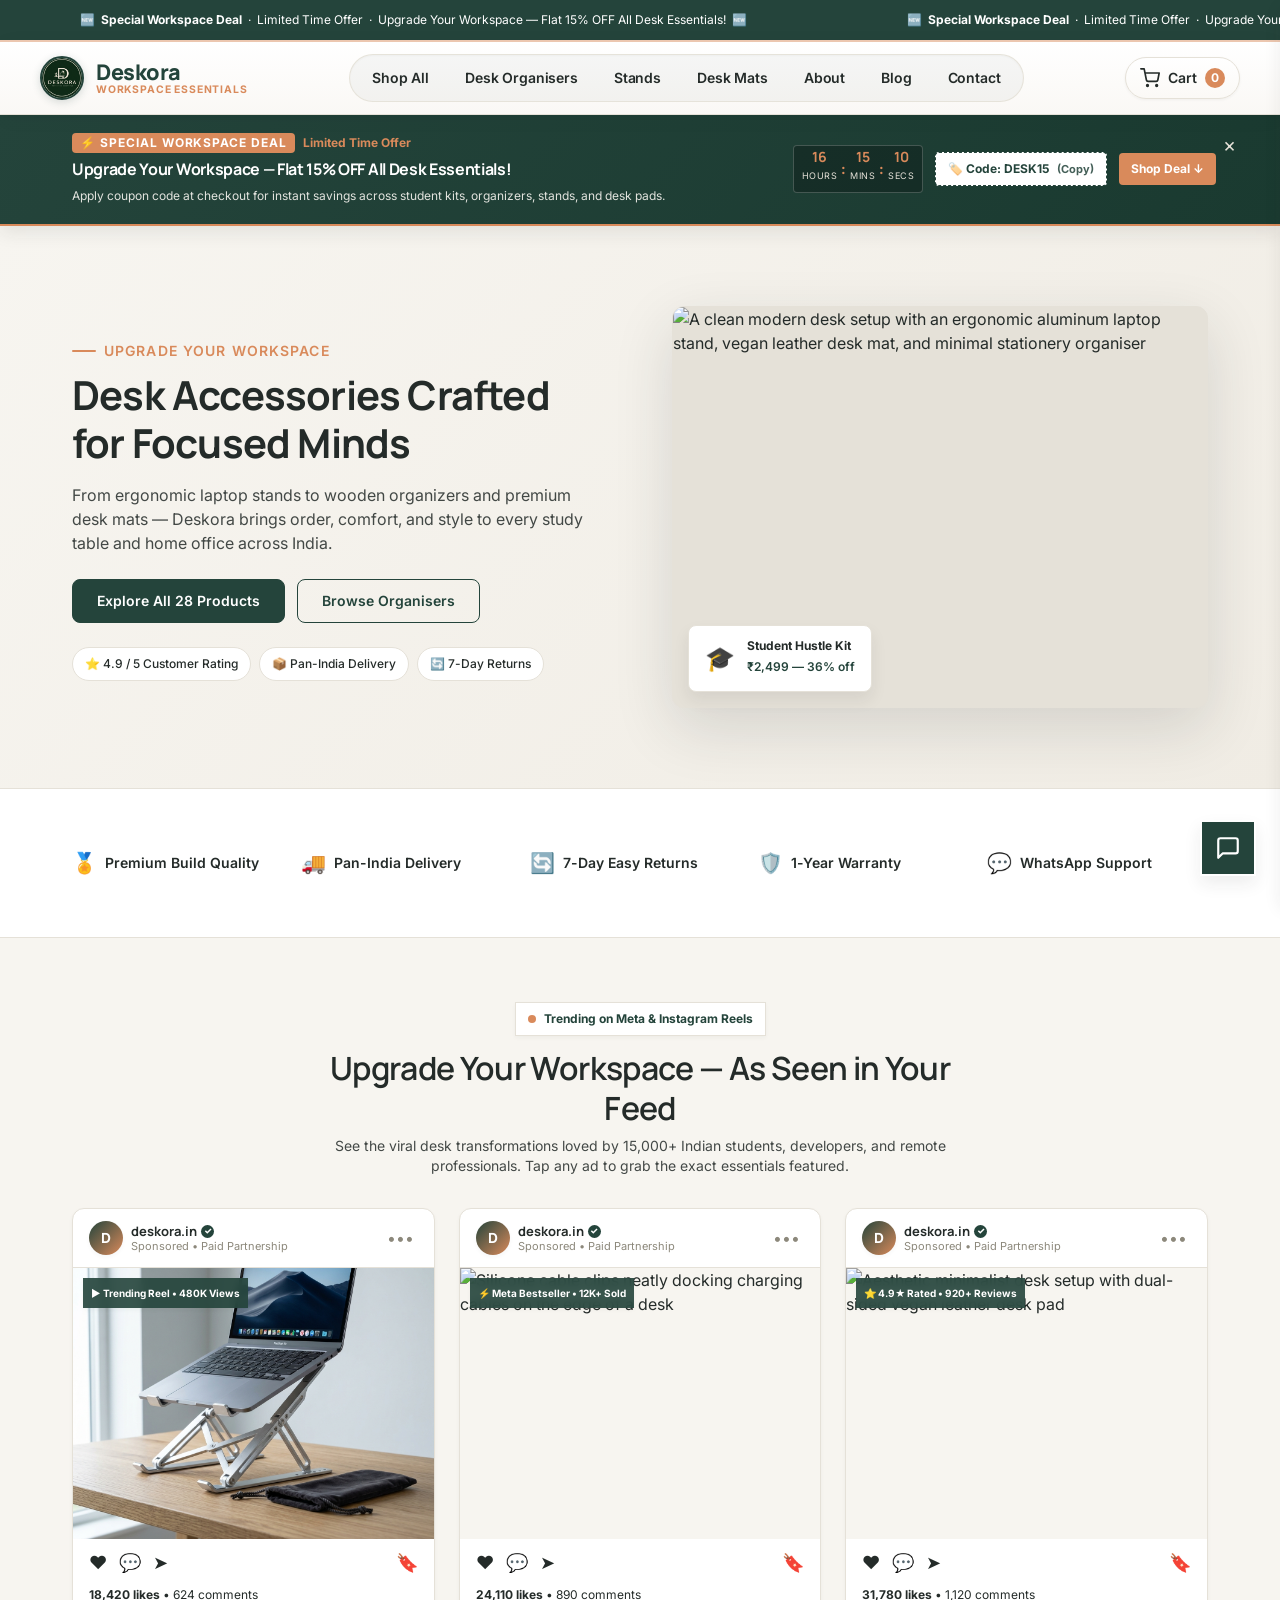
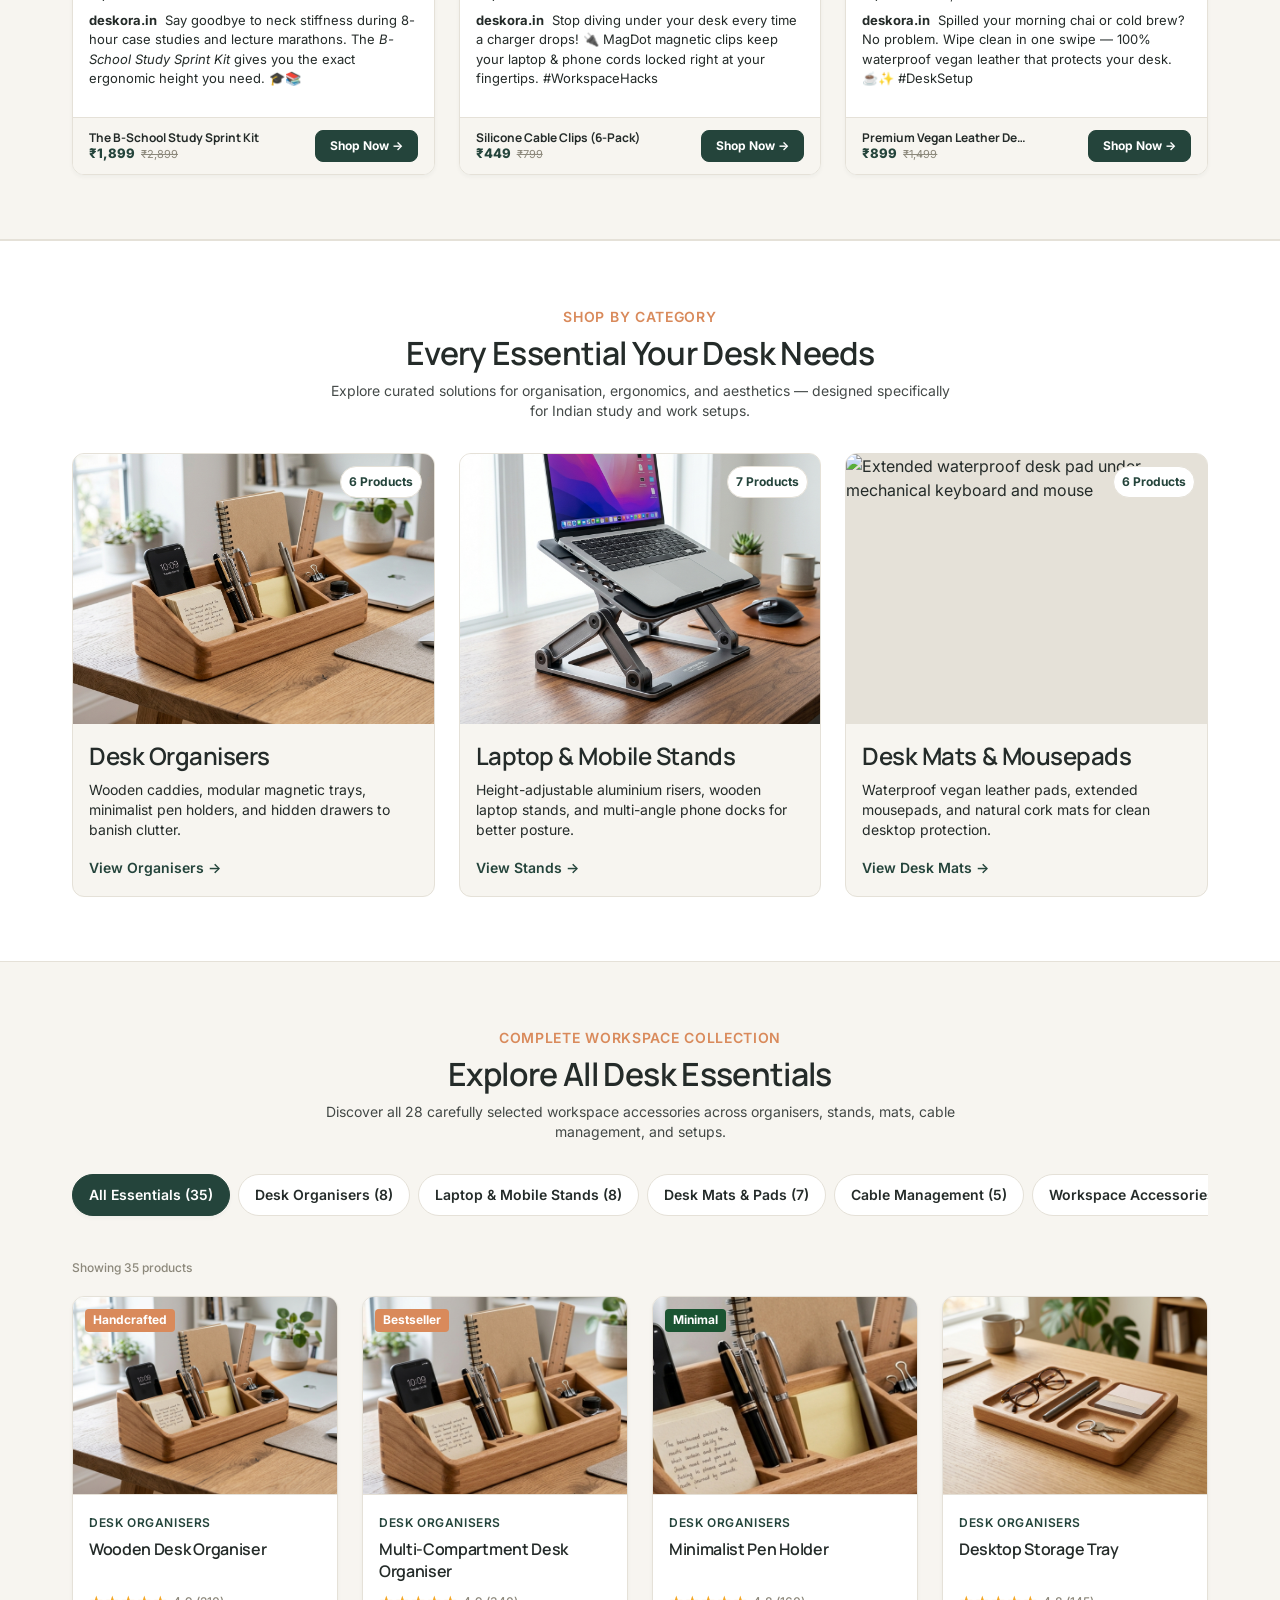
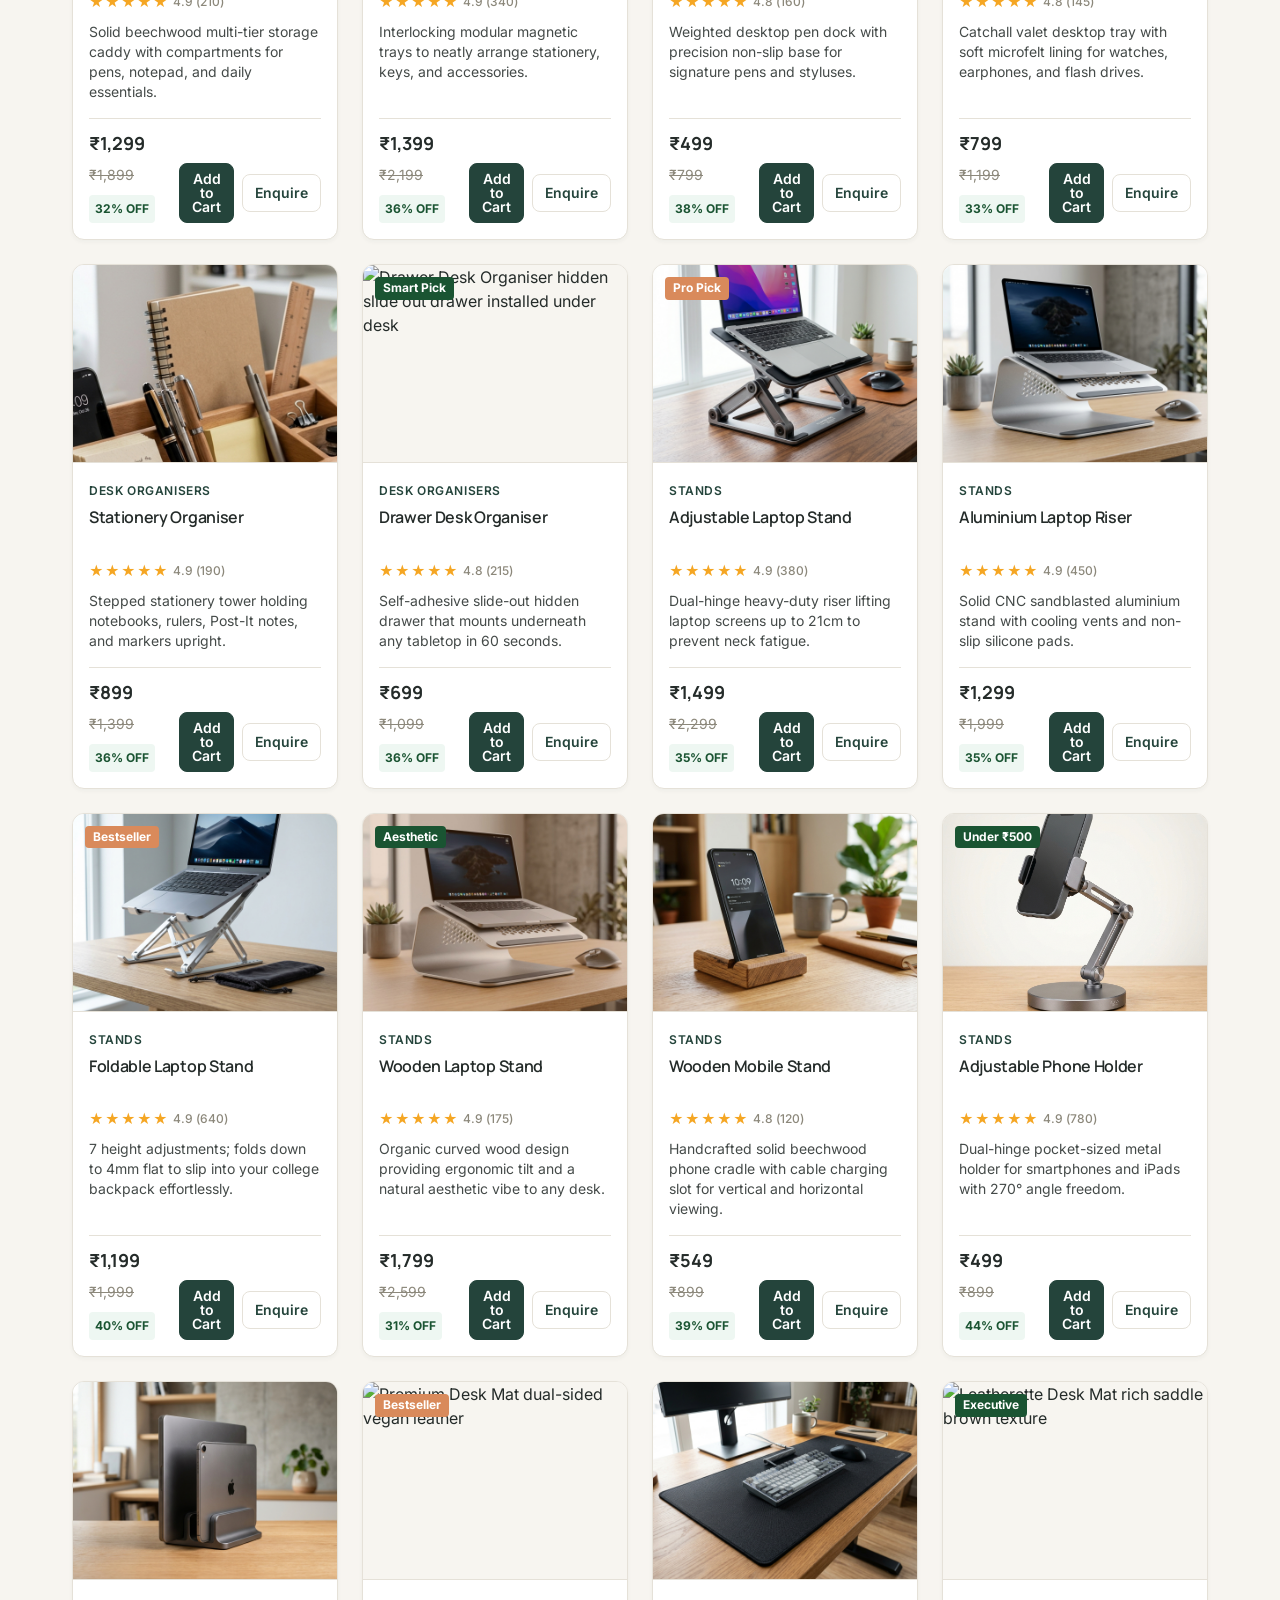
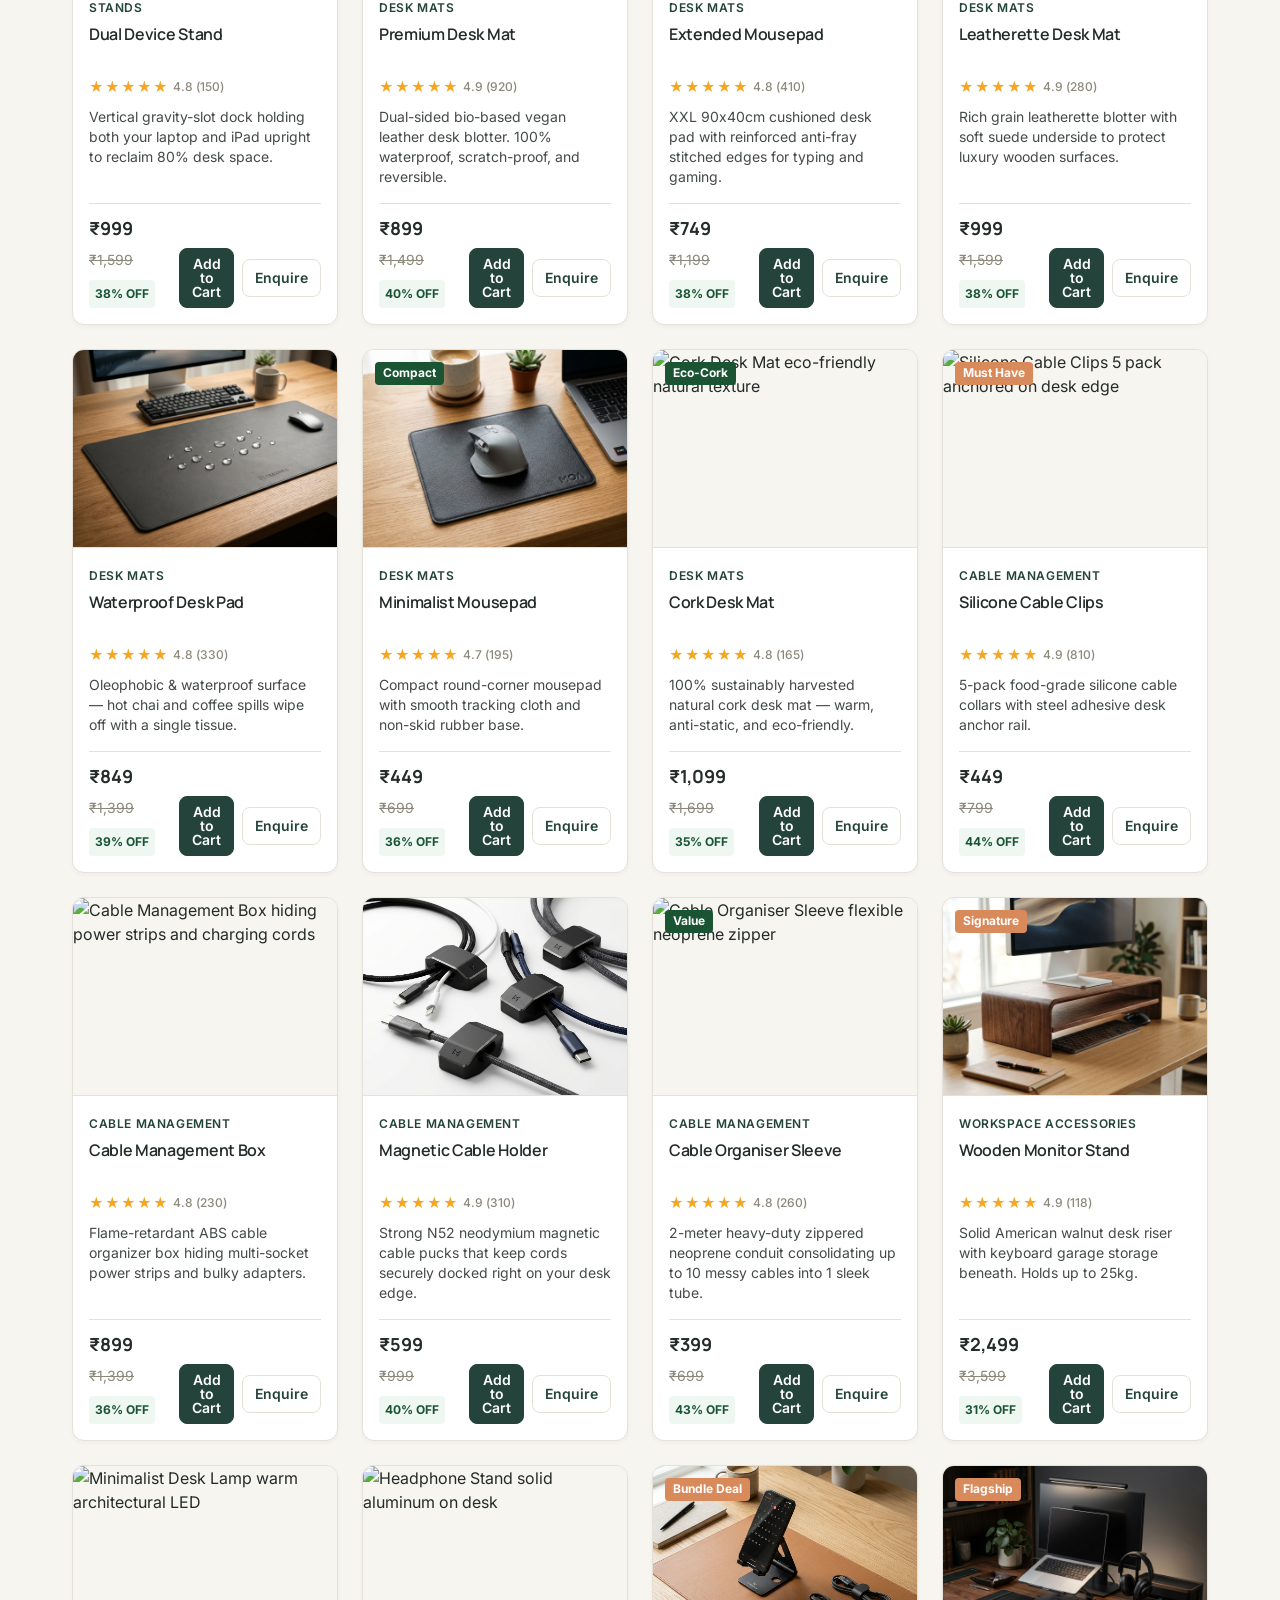
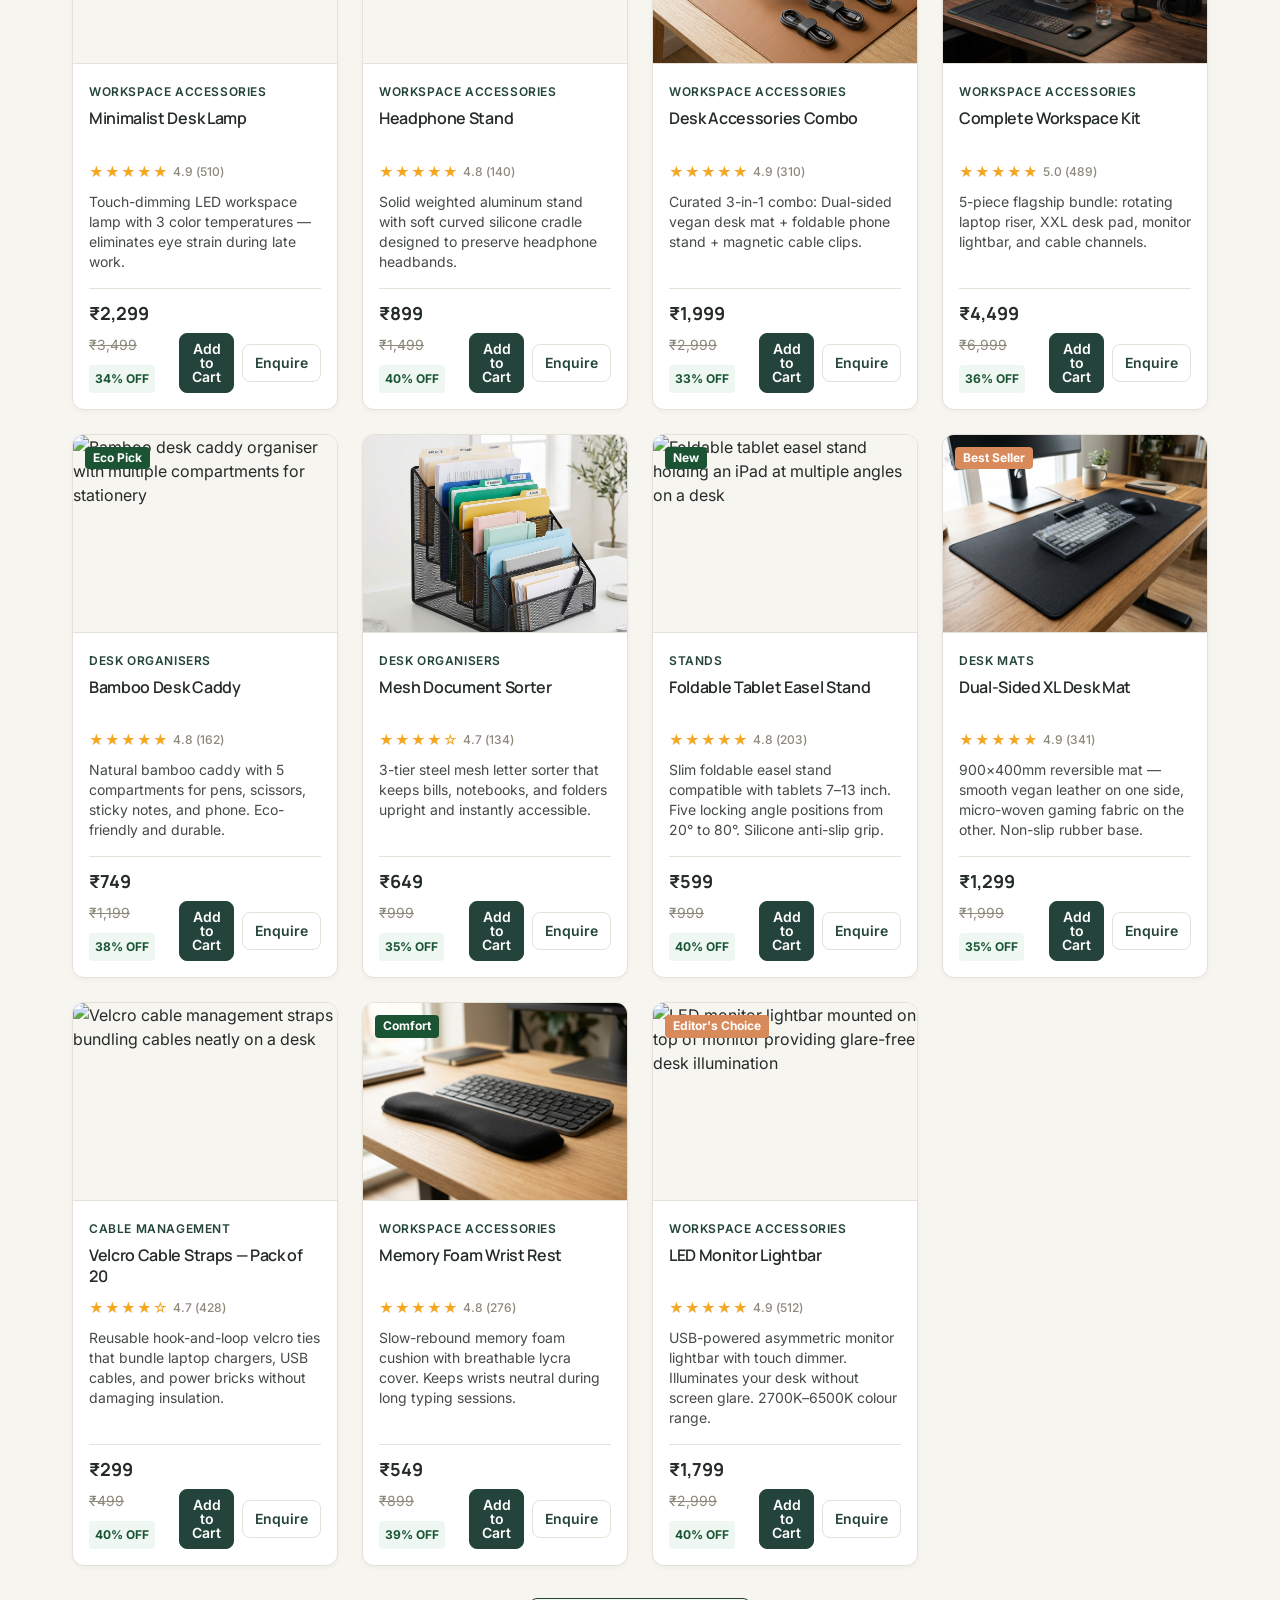
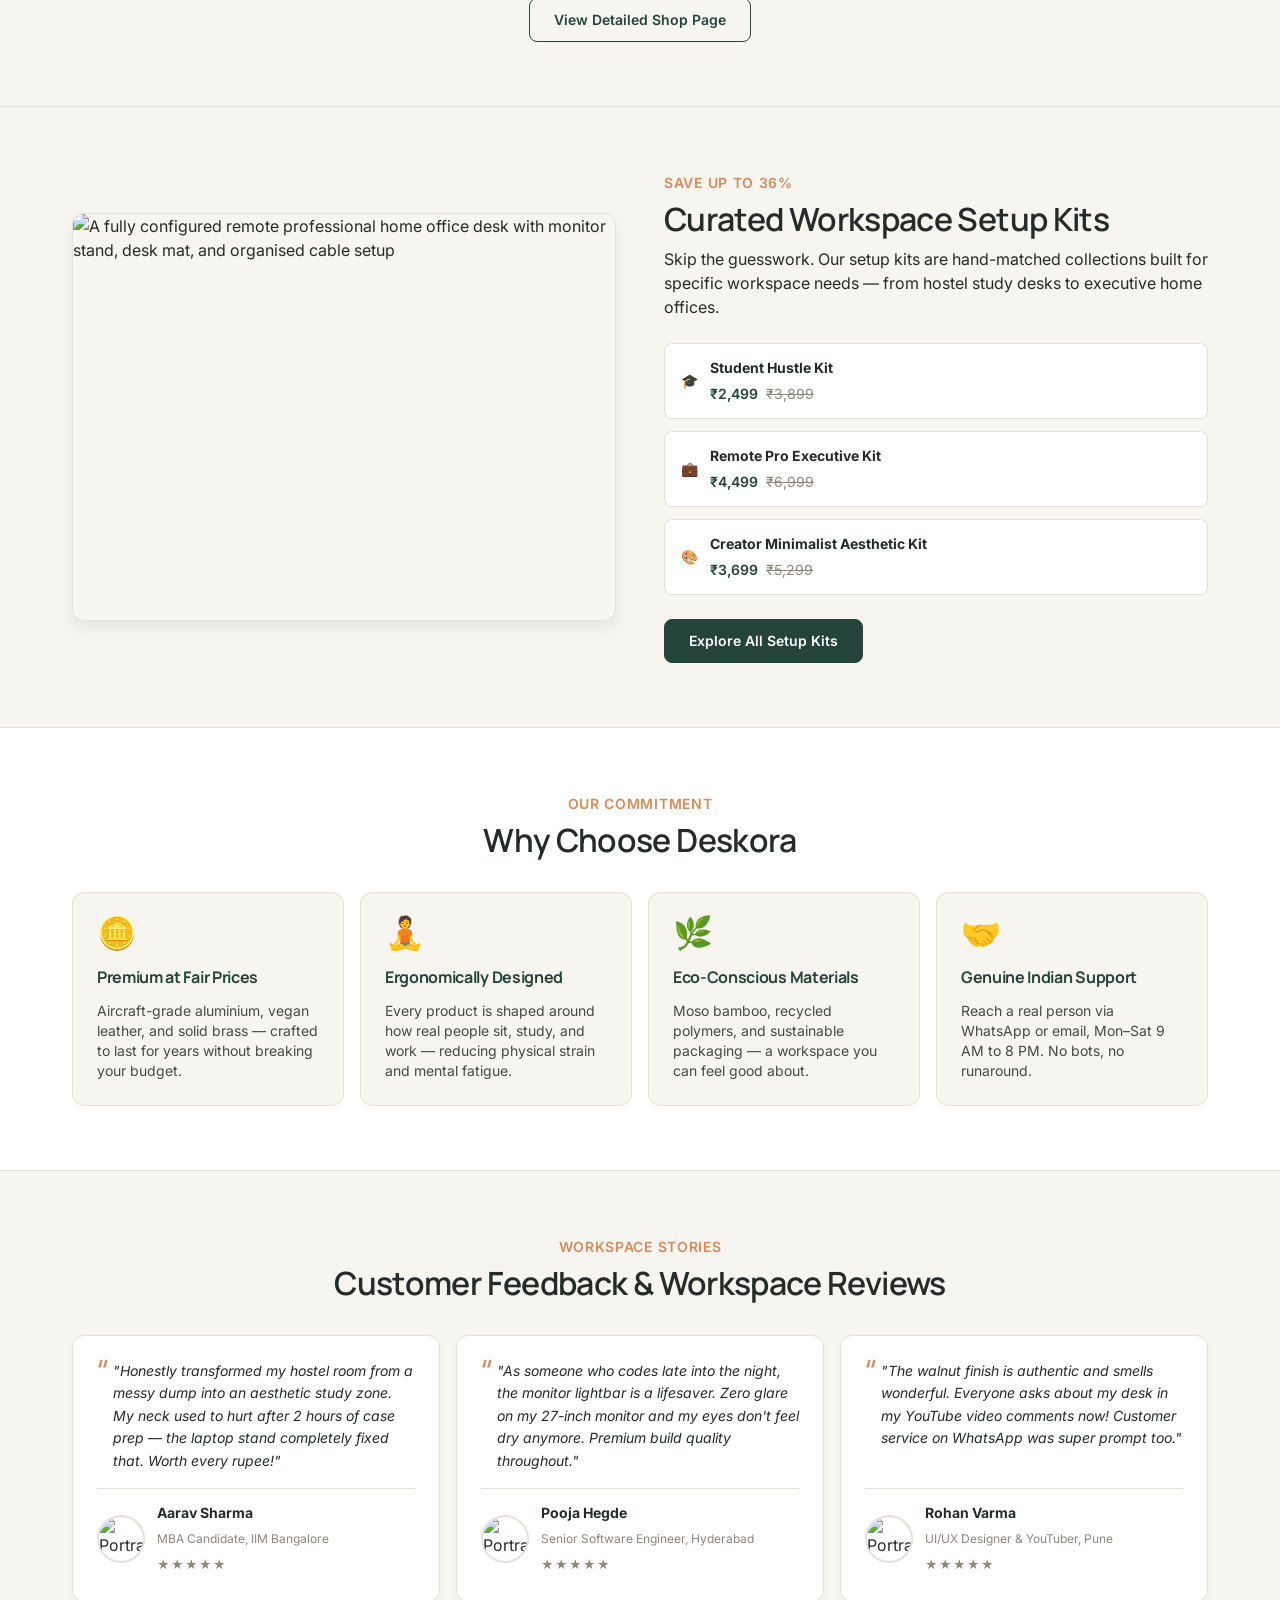
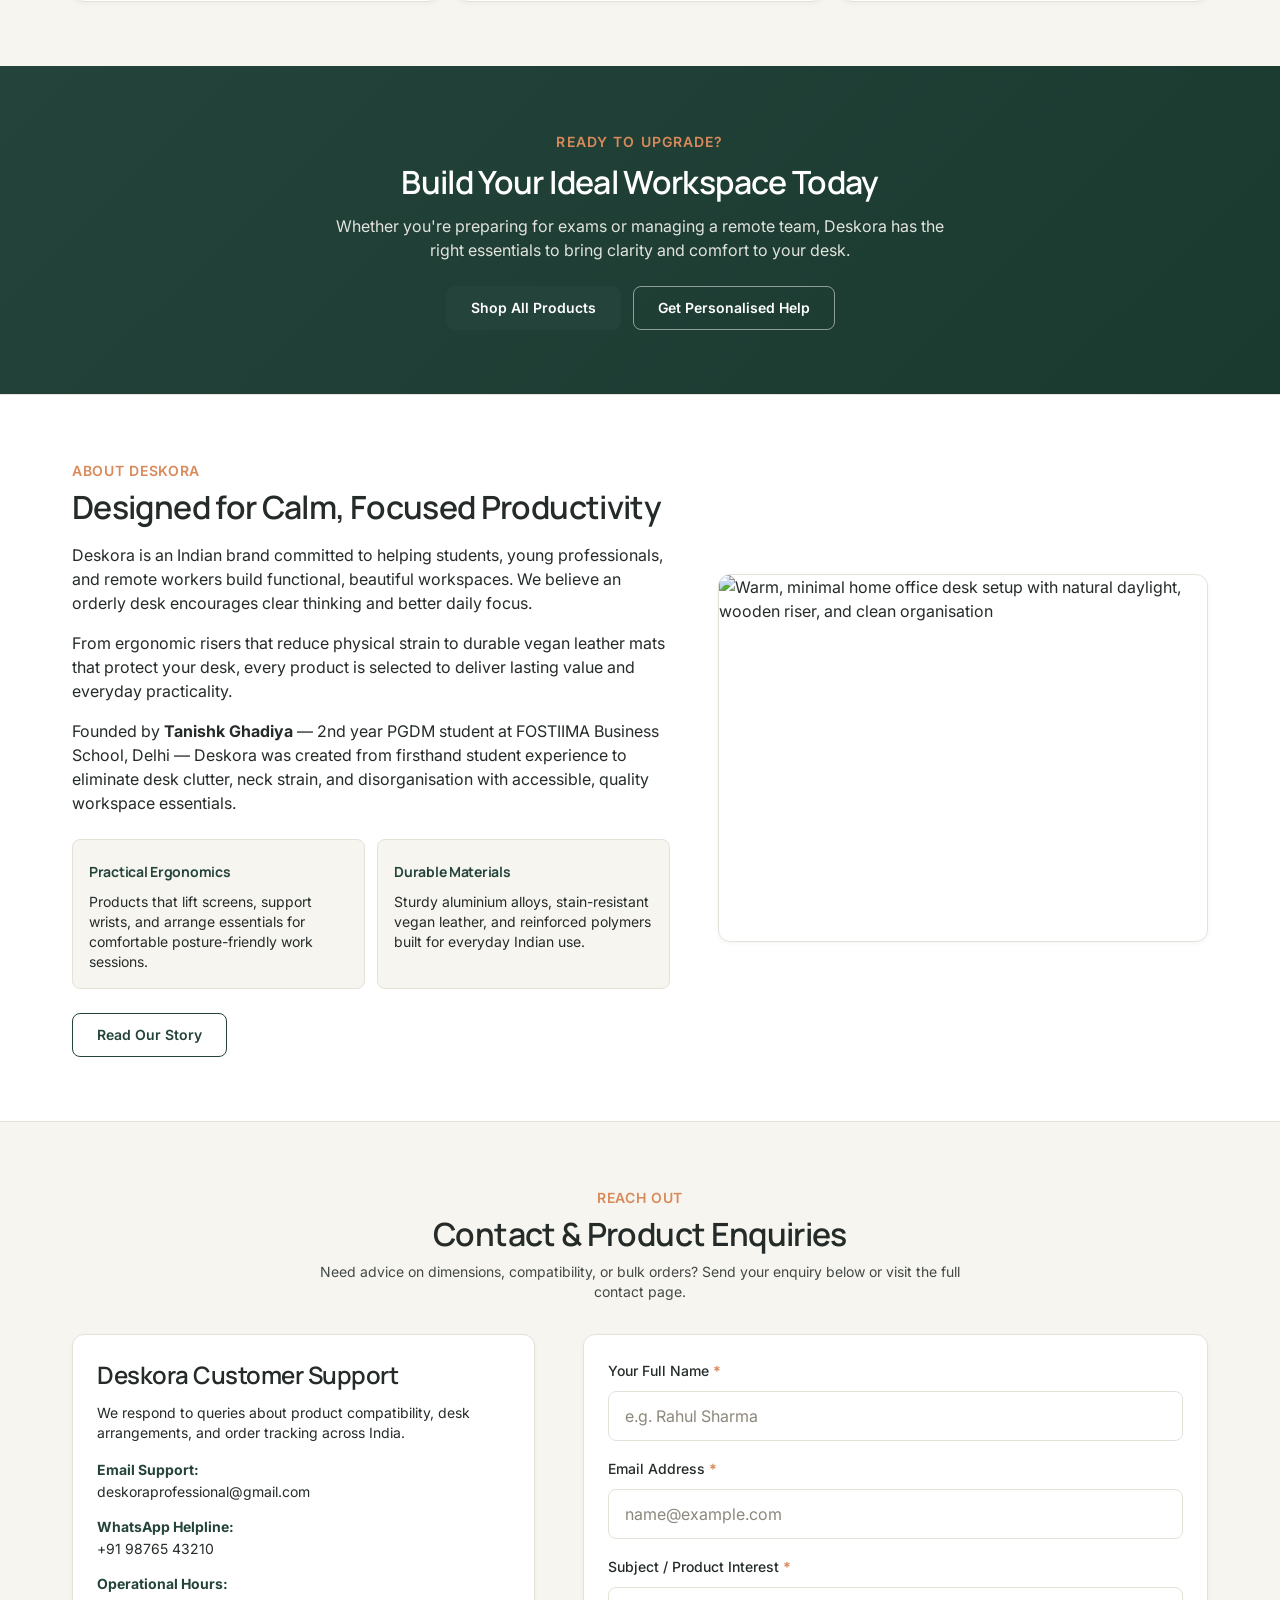
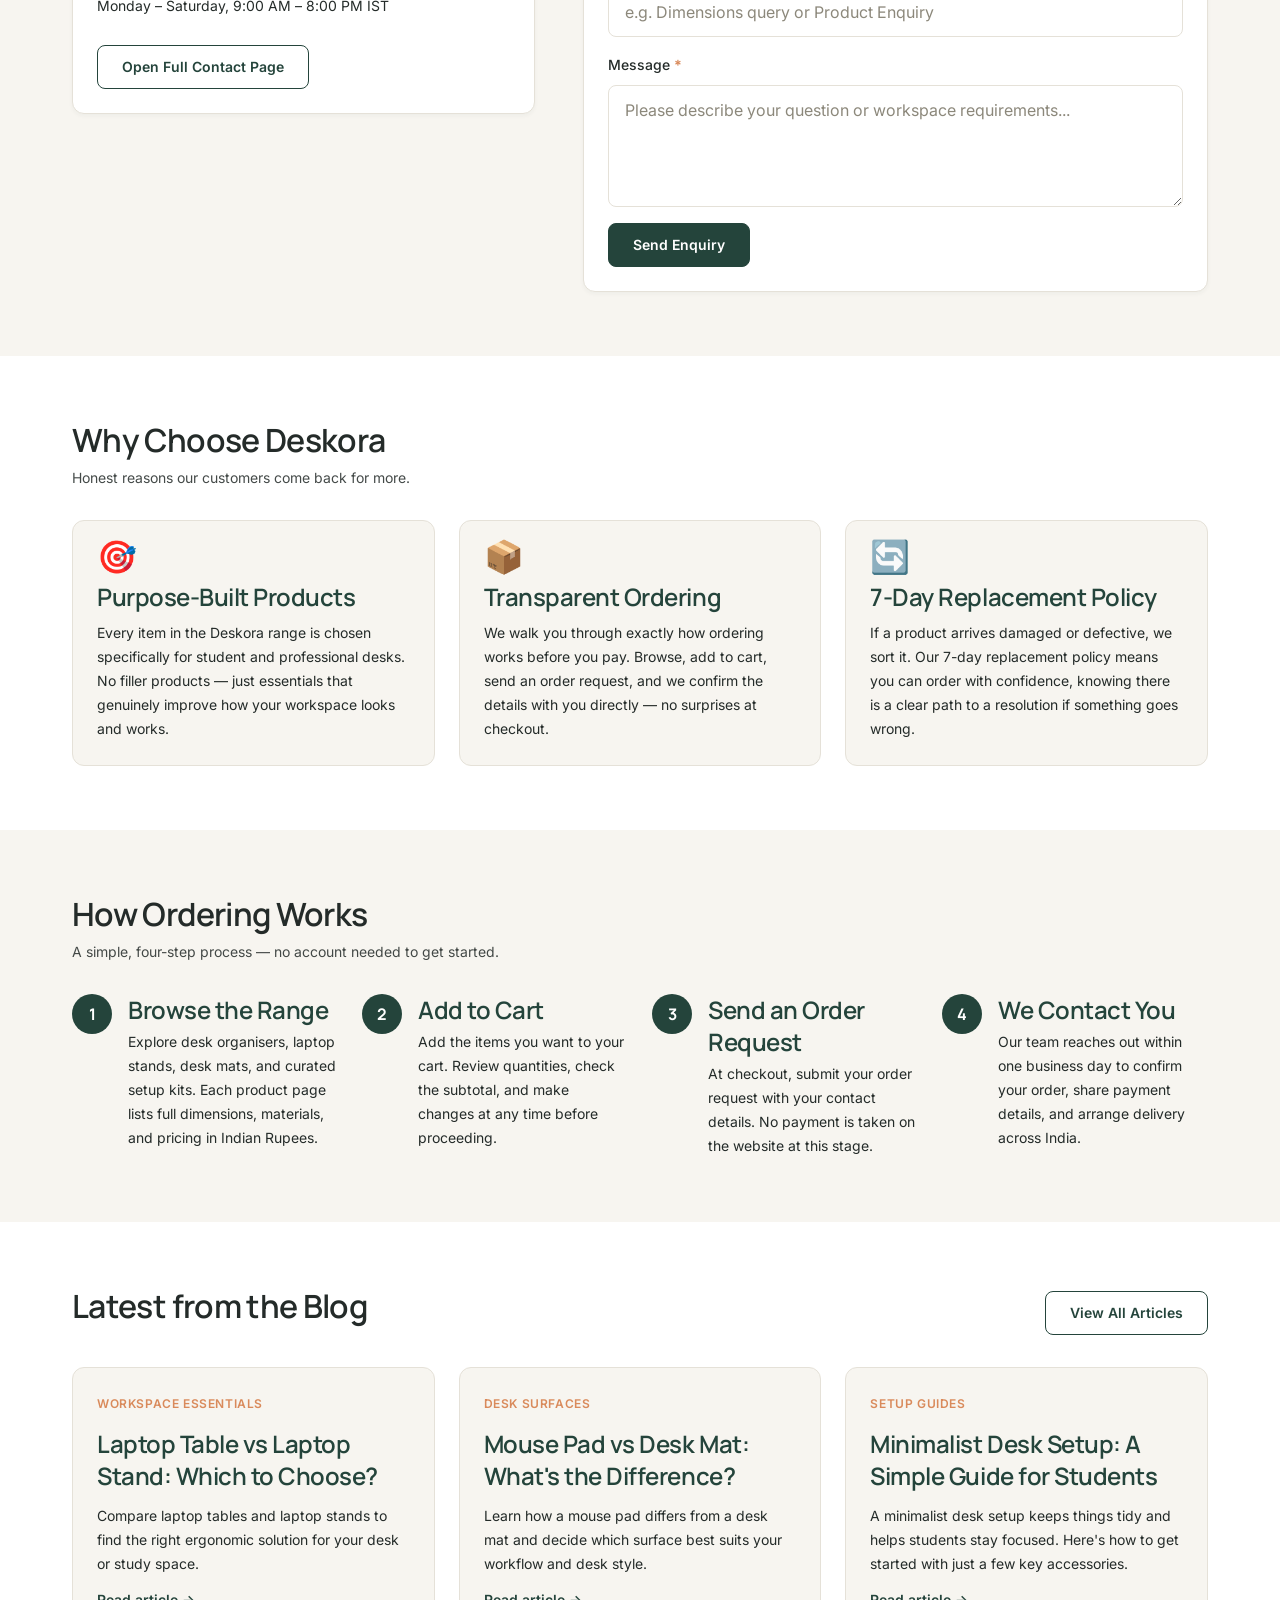
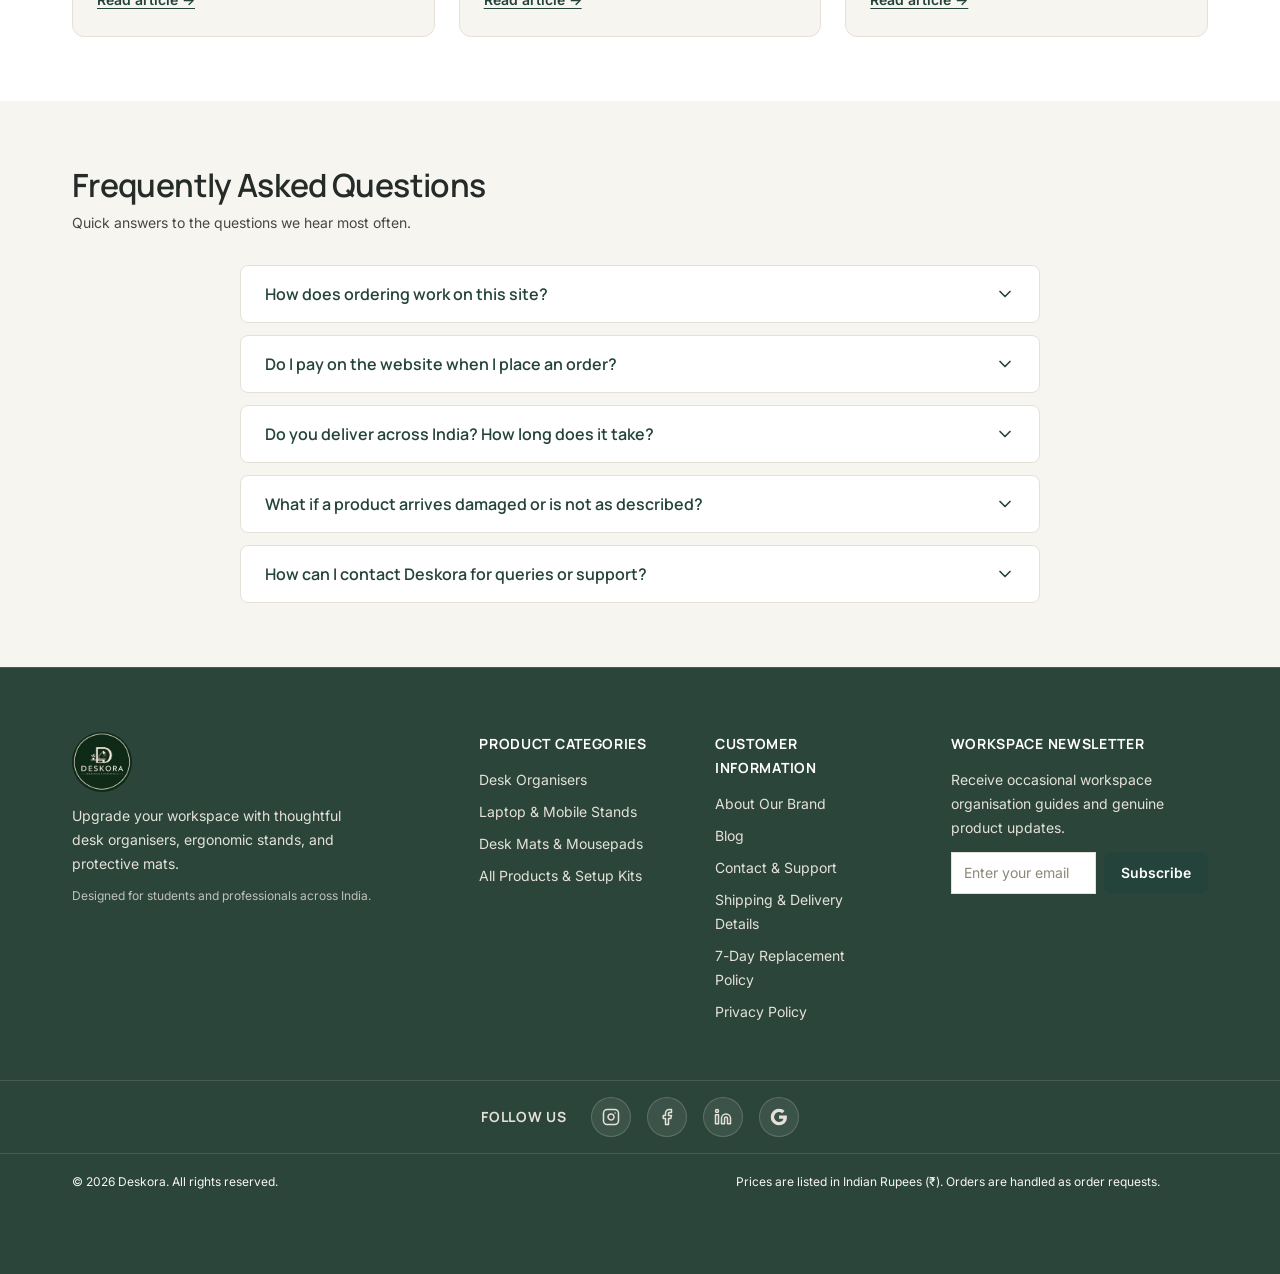
==== commit fb1b1685: "Add files via upload" ====
--- a/index.html
+++ b/index.html
@@ -2120,11 +2120,165 @@
       </div>
     </section>
 
+    <!-- ===== WHY CHOOSE DESKORA ===== -->
+    <section class="why-choose-section" aria-labelledby="why-choose-heading">
+      <div class="container">
+        <h2 id="why-choose-heading" class="section-title">Why Choose Deskora</h2>
+        <p class="section-description">Honest reasons our customers come back for more.</p>
+        <div class="why-choose-grid">
+          <div class="why-choose-card">
+            <span class="why-choose-icon" aria-hidden="true">🎯</span>
+            <h3 class="why-choose-title">Purpose-Built Products</h3>
+            <p class="why-choose-text">Every item in the Deskora range is chosen specifically for student and professional desks. No filler products — just essentials that genuinely improve how your workspace looks and works.</p>
+          </div>
+          <div class="why-choose-card">
+            <span class="why-choose-icon" aria-hidden="true">📦</span>
+            <h3 class="why-choose-title">Transparent Ordering</h3>
+            <p class="why-choose-text">We walk you through exactly how ordering works before you pay. Browse, add to cart, send an order request, and we confirm the details with you directly — no surprises at checkout.</p>
+          </div>
+          <div class="why-choose-card">
+            <span class="why-choose-icon" aria-hidden="true">🔄</span>
+            <h3 class="why-choose-title">7-Day Replacement Policy</h3>
+            <p class="why-choose-text">If a product arrives damaged or defective, we sort it. Our 7-day replacement policy means you can order with confidence, knowing there is a clear path to a resolution if something goes wrong.</p>
+          </div>
+        </div>
+      </div>
+    </section>
+
+    <!-- ===== HOW ORDERING WORKS ===== -->
+    <section class="ordering-section" aria-labelledby="ordering-heading">
+      <div class="container">
+        <h2 id="ordering-heading" class="section-title">How Ordering Works</h2>
+        <p class="section-description">A simple, four-step process — no account needed to get started.</p>
+        <div class="ordering-steps">
+          <div class="ordering-step">
+            <div class="ordering-step-num" aria-hidden="true">1</div>
+            <div class="ordering-step-body">
+              <h3 class="ordering-step-title">Browse the Range</h3>
+              <p class="ordering-step-text">Explore desk organisers, laptop stands, desk mats, and curated setup kits. Each product page lists full dimensions, materials, and pricing in Indian Rupees.</p>
+            </div>
+          </div>
+          <div class="ordering-step">
+            <div class="ordering-step-num" aria-hidden="true">2</div>
+            <div class="ordering-step-body">
+              <h3 class="ordering-step-title">Add to Cart</h3>
+              <p class="ordering-step-text">Add the items you want to your cart. Review quantities, check the subtotal, and make changes at any time before proceeding.</p>
+            </div>
+          </div>
+          <div class="ordering-step">
+            <div class="ordering-step-num" aria-hidden="true">3</div>
+            <div class="ordering-step-body">
+              <h3 class="ordering-step-title">Send an Order Request</h3>
+              <p class="ordering-step-text">At checkout, submit your order request with your contact details. No payment is taken on the website at this stage.</p>
+            </div>
+          </div>
+          <div class="ordering-step">
+            <div class="ordering-step-num" aria-hidden="true">4</div>
+            <div class="ordering-step-body">
+              <h3 class="ordering-step-title">We Contact You</h3>
+              <p class="ordering-step-text">Our team reaches out within one business day to confirm your order, share payment details, and arrange delivery across India.</p>
+            </div>
+          </div>
+        </div>
+      </div>
+    </section>
+
+    <!-- ===== LATEST FROM THE BLOG ===== -->
+    <section class="home-blog-section" aria-labelledby="home-blog-heading">
+      <div class="container">
+        <div style="display:flex; justify-content:space-between; align-items:baseline; flex-wrap:wrap; gap:var(--spacing-3);">
+          <h2 id="home-blog-heading" class="section-title" style="margin-bottom:0;">Latest from the Blog</h2>
+          <a href="blog.html" class="btn btn-secondary" style="width:auto;">View All Articles</a>
+        </div>
+        <div class="home-blog-grid" style="margin-top:var(--spacing-6);">
+          <a href="laptop-table-vs-laptop-stand.html" class="home-blog-card">
+            <span class="home-blog-label">Workspace Essentials</span>
+            <h3 class="home-blog-title">Laptop Table vs Laptop Stand: Which to Choose?</h3>
+            <p class="home-blog-summary">Compare laptop tables and laptop stands to find the right ergonomic solution for your desk or study space.</p>
+            <span class="home-blog-read">Read article →</span>
+          </a>
+          <a href="mouse-pad-vs-desk-mat.html" class="home-blog-card">
+            <span class="home-blog-label">Desk Surfaces</span>
+            <h3 class="home-blog-title">Mouse Pad vs Desk Mat: What's the Difference?</h3>
+            <p class="home-blog-summary">Learn how a mouse pad differs from a desk mat and decide which surface best suits your workflow and desk style.</p>
+            <span class="home-blog-read">Read article →</span>
+          </a>
+          <a href="minimalist-desk-setup-guide.html" class="home-blog-card">
+            <span class="home-blog-label">Setup Guides</span>
+            <h3 class="home-blog-title">Minimalist Desk Setup: A Simple Guide for Students</h3>
+            <p class="home-blog-summary">A minimalist desk setup keeps things tidy and helps students stay focused. Here's how to get started with just a few key accessories.</p>
+            <span class="home-blog-read">Read article →</span>
+          </a>
+        </div>
+      </div>
+    </section>
+
+    <!-- ===== FAQ SECTION ===== -->
+    <section class="faq-section" aria-labelledby="faq-heading">
+      <div class="container">
+        <h2 id="faq-heading" class="section-title">Frequently Asked Questions</h2>
+        <p class="section-description">Quick answers to the questions we hear most often.</p>
+        <div class="faq-list">
+
+          <div class="faq-item">
+            <button type="button" class="faq-question" aria-expanded="false">
+              How does ordering work on this site?
+              <svg class="faq-chevron" viewBox="0 0 24 24" fill="none" stroke="currentColor" stroke-width="2" stroke-linecap="round" stroke-linejoin="round" aria-hidden="true"><polyline points="6 9 12 15 18 9"></polyline></svg>
+            </button>
+            <div class="faq-answer" hidden>
+              Browse the shop, add products to your cart, and proceed to checkout. At checkout you submit an order request with your contact details. No payment is taken on the website. Our team will then contact you within one business day to confirm your order, share payment options, and arrange delivery.
+            </div>
+          </div>
+
+          <div class="faq-item">
+            <button type="button" class="faq-question" aria-expanded="false">
+              Do I pay on the website when I place an order?
+              <svg class="faq-chevron" viewBox="0 0 24 24" fill="none" stroke="currentColor" stroke-width="2" stroke-linecap="round" stroke-linejoin="round" aria-hidden="true"><polyline points="6 9 12 15 18 9"></polyline></svg>
+            </button>
+            <div class="faq-answer" hidden>
+              No. The website accepts your order request but does not process payment directly. After you submit your order, we confirm the details and share payment instructions separately. This keeps the process transparent and gives you a chance to ask questions before paying.
+            </div>
+          </div>
+
+          <div class="faq-item">
+            <button type="button" class="faq-question" aria-expanded="false">
+              Do you deliver across India? How long does it take?
+              <svg class="faq-chevron" viewBox="0 0 24 24" fill="none" stroke="currentColor" stroke-width="2" stroke-linecap="round" stroke-linejoin="round" aria-hidden="true"><polyline points="6 9 12 15 18 9"></polyline></svg>
+            </button>
+            <div class="faq-answer" hidden>
+              Yes, we deliver pan-India from our fulfillment hubs in Bengaluru and Gurugram. Estimated delivery timelines and shipping details are available on the <a href="shipping-delivery.html">Shipping &amp; Delivery page</a>.
+            </div>
+          </div>
+
+          <div class="faq-item">
+            <button type="button" class="faq-question" aria-expanded="false">
+              What if a product arrives damaged or is not as described?
+              <svg class="faq-chevron" viewBox="0 0 24 24" fill="none" stroke="currentColor" stroke-width="2" stroke-linecap="round" stroke-linejoin="round" aria-hidden="true"><polyline points="6 9 12 15 18 9"></polyline></svg>
+            </button>
+            <div class="faq-answer" hidden>
+              We offer a 7-day replacement policy. If your product arrives damaged or defective, contact us within 7 days of delivery and we will arrange a replacement. Full details are on the <a href="replacement-policy.html">7-Day Replacement Policy page</a>.
+            </div>
+          </div>
+
+          <div class="faq-item">
+            <button type="button" class="faq-question" aria-expanded="false">
+              How can I contact Deskora for queries or support?
+              <svg class="faq-chevron" viewBox="0 0 24 24" fill="none" stroke="currentColor" stroke-width="2" stroke-linecap="round" stroke-linejoin="round" aria-hidden="true"><polyline points="6 9 12 15 18 9"></polyline></svg>
+            </button>
+            <div class="faq-answer" hidden>
+              You can reach us through the <a href="contact.html">Contact &amp; Support page</a>, by email at <a href="mailto:deskoraprofessional@gmail.com">deskoraprofessional@gmail.com</a>, or on WhatsApp at +91 98765 43210. We are available Monday to Saturday, 9:00 AM – 8:00 PM IST.
+            </div>
+          </div>
+
+        </div>
+      </div>
+    </section>
+
   </main>
 
   <!-- =========================================================================
        3. REUSABLE FOOTER
-       ========================================================================= -->
+       ========================================================================= -->
   <footer class="site-footer">
     <div class="container footer-grid">
       
@@ -2134,10 +2288,10 @@
           <img src="assets/logo.jpg" alt="Deskora — Workspace Essentials" class="footer-brand-logo-img" width="80" height="80" />
         </a>
         <p class="footer-tagline">
-          Upgrade your workspace with thoughtful desk organisers, ergonomic stands, and premium mats.
+          Upgrade your workspace with thoughtful desk organisers, ergonomic stands, and protective mats.
         </p>
         <p class="footer-note">
-          Serving customers across India.
+          Designed for students and professionals across India.
         </p>
       </div>
 
@@ -2157,6 +2311,7 @@
         <h4 class="footer-heading">Customer Information</h4>
         <ul class="footer-links">
           <li><a href="about-us.html">About Our Brand</a></li>
+          <li><a href="blog.html">Blog</a></li>
           <li><a href="contact.html">Contact &amp; Support</a></li>
           <li><a href="shipping-delivery.html">Shipping &amp; Delivery Details</a></li>
           <li><a href="replacement-policy.html">7-Day Replacement Policy</a></li>
@@ -2168,9 +2323,9 @@
       <div class="footer-col footer-newsletter-col">
         <h4 class="footer-heading">Workspace Newsletter</h4>
         <p class="footer-newsletter-text">
-          Receive occasional workspace guides and genuine product updates.
+          Receive occasional workspace organisation guides and genuine product updates.
         </p>
-        <form class="newsletter-form" id="newsletter-form" novalidate>
+        <form class="newsletter-form" id="newsletter-form" action="https://formspree.io/f/mrpqzarp" method="POST" novalidate>
           <div class="form-group">
             <label for="newsletter-email" class="visually-hidden">Email address</label>
             <div class="newsletter-input-group">
@@ -2185,11 +2340,32 @@
 
     </div>
 
+    <!-- Follow Us Row -->
+    <div class="footer-social-row">
+      <div class="container footer-social-inner">
+        <span class="footer-social-label">Follow us</span>
+        <div class="footer-social-icons">
+          <a href="https://www.instagram.com/deskora.india/" class="footer-social-link" target="_blank" rel="noopener" aria-label="Deskora on Instagram">
+            <svg width="18" height="18" viewBox="0 0 24 24" fill="none" stroke="currentColor" stroke-width="2" stroke-linecap="round" stroke-linejoin="round" aria-hidden="true"><rect x="2" y="2" width="20" height="20" rx="5" ry="5"/><path d="M16 11.37A4 4 0 1 1 12.63 8 4 4 0 0 1 16 11.37z"/><line x1="17.5" y1="6.5" x2="17.51" y2="6.5"/></svg>
+          </a>
+          <a href="https://www.facebook.com/deskora.official/" class="footer-social-link" target="_blank" rel="noopener" aria-label="Deskora on Facebook">
+            <svg width="18" height="18" viewBox="0 0 24 24" fill="none" stroke="currentColor" stroke-width="2" stroke-linecap="round" stroke-linejoin="round" aria-hidden="true"><path d="M18 2h-3a5 5 0 0 0-5 5v3H7v4h3v8h4v-8h3l1-4h-4V7a1 1 0 0 1 1-1h3z"/></svg>
+          </a>
+          <a href="https://www.linkedin.com/company/deskora-workspace/" class="footer-social-link" target="_blank" rel="noopener" aria-label="Deskora on LinkedIn">
+            <svg width="18" height="18" viewBox="0 0 24 24" fill="none" stroke="currentColor" stroke-width="2" stroke-linecap="round" stroke-linejoin="round" aria-hidden="true"><path d="M16 8a6 6 0 0 1 6 6v7h-4v-7a2 2 0 0 0-2-2 2 2 0 0 0-2 2v7h-4v-7a6 6 0 0 1 6-6z"/><rect x="2" y="9" width="4" height="12"/><circle cx="4" cy="4" r="2"/></svg>
+          </a>
+          <a href="https://share.google/mTndYjYONSnc22Pq5" class="footer-social-link" target="_blank" rel="noopener" aria-label="Deskora on Google">
+            <svg width="18" height="18" viewBox="0 0 24 24" fill="currentColor" aria-hidden="true"><path d="M22.56 12.25c0-.78-.07-1.53-.2-2.25H12v4.26h5.92c-.26 1.37-1.04 2.53-2.21 3.31v2.77h3.57c2.08-1.92 3.28-4.74 3.28-8.09z"/><path d="M12 23c2.97 0 5.46-.98 7.28-2.66l-3.57-2.77c-.98.66-2.23 1.06-3.71 1.06-2.86 0-5.29-1.93-6.16-4.53H2.18v2.84C3.99 20.53 7.7 23 12 23z"/><path d="M5.84 14.09c-.22-.66-.35-1.36-.35-2.09s.13-1.43.35-2.09V7.06H2.18C1.43 8.55 1 10.22 1 12s.43 3.45 1.18 4.94l2.85-2.22.81-.63z"/><path d="M12 5.38c1.62 0 3.06.56 4.21 1.64l3.15-3.15C17.45 2.09 14.97 1 12 1 7.7 1 3.99 3.47 2.18 7.06l3.66 2.84c.87-2.6 3.3-4.52 6.16-4.52z"/></svg>
+          </a>
+        </div>
+      </div>
+    </div>
+
     <!-- Bottom Copyright Bar -->
     <div class="footer-bottom">
       <div class="container footer-bottom-inner">
-        <p>&copy; 2026 Deskora Retail India. All rights reserved.</p>
-        <p class="footer-disclaimer">Prices listed in Indian Rupees (₹). Secure checkout and genuine product fulfillment.</p>
+        <p>&copy; 2026 Deskora. All rights reserved.</p>
+        <p class="footer-disclaimer">Prices are listed in Indian Rupees (₹). Orders are handled as order requests.</p>
       </div>
     </div>
   </footer>
--- a/style.css
+++ b/style.css
@@ -1753,7 +1753,8 @@
 
 .footer-bottom {
   border-top: 1px solid rgba(229, 225, 216, 0.15);
-  padding: var(--spacing-4) 0;
+  padding-top: var(--spacing-4);
+  padding-bottom: var(--spacing-9);
 }
 
 .footer-bottom-inner {
@@ -1761,12 +1762,35 @@
   flex-direction: column;
   gap: var(--spacing-2);
   font-size: var(--font-size-caption);
-  color: var(--color-neutral-2);
-  opacity: 0.75;
-}
-
-.footer-bottom-inner p {
+  color: var(--color-neutral-1);
+  opacity: 1;
+}
+
+.footer-bottom-inner p,
+.footer-disclaimer {
+  color: var(--color-neutral-1);
   margin-bottom: 0;
+}
+
+.site-footer .form-feedback.success {
+  display: block;
+  background-color: var(--color-success-bg);
+  border: 1px solid var(--color-success-border);
+  color: var(--color-success-text-dark);
+}
+
+.site-footer .form-feedback.error {
+  display: block;
+  background-color: var(--color-error-bg);
+  border: 1px solid var(--color-error);
+  color: var(--color-error);
+}
+
+.site-footer .form-feedback.info {
+  display: block;
+  background-color: var(--color-info-bg);
+  border: 1px solid var(--color-primary);
+  color: var(--color-primary);
 }
 
 /* --------------------------------------------------------------------------
@@ -1833,6 +1857,7 @@
   .footer-bottom-inner {
     flex-direction: row;
     justify-content: space-between;
+    padding-right: var(--spacing-9);
   }
 
   /* Trust bar: 5 columns on tablet */
@@ -4738,3 +4763,367 @@
 .article-cta-box .btn {
   display: inline-block;
 }
+
+
+/* --------------------------------------------------------------------------
+   Footer Social Links (Follow Us Row)
+   -------------------------------------------------------------------------- */
+.footer-social-row {
+  border-top: 1px solid rgba(229, 225, 216, 0.15);
+  padding: var(--spacing-4) 0;
+}
+
+.footer-social-inner {
+  display: flex;
+  flex-direction: column;
+  align-items: center;
+  gap: var(--spacing-3);
+  text-align: center;
+}
+
+.footer-social-label {
+  font-family: var(--font-heading);
+  font-size: var(--font-size-small);
+  font-weight: 700;
+  text-transform: uppercase;
+  letter-spacing: 0.05em;
+  color: var(--color-neutral-2);
+}
+
+.footer-social-icons {
+  display: flex;
+  align-items: center;
+  gap: var(--spacing-4);
+  flex-wrap: wrap;
+  justify-content: center;
+}
+
+.footer-social-link {
+  display: inline-flex;
+  align-items: center;
+  justify-content: center;
+  width: 40px;
+  height: 40px;
+  border-radius: 50%;
+  background-color: rgba(247, 245, 240, 0.08);
+  border: 1px solid rgba(229, 225, 216, 0.2);
+  color: var(--color-neutral-2);
+  text-decoration: none;
+  transition: background-color var(--transition-base), color var(--transition-base), border-color var(--transition-base);
+}
+
+.footer-social-link:hover,
+.footer-social-link:focus-visible {
+  background-color: var(--color-accent);
+  border-color: var(--color-accent);
+  color: var(--color-white);
+  outline-offset: 3px;
+}
+
+.footer-social-link svg {
+  display: block;
+  flex-shrink: 0;
+}
+
+@media (min-width: 768px) {
+  .footer-social-inner {
+    flex-direction: row;
+    justify-content: center;
+    gap: var(--spacing-5);
+  }
+}
+
+/* --------------------------------------------------------------------------
+   Homepage: Why Choose Deskora Section
+   -------------------------------------------------------------------------- */
+.why-choose-section {
+  background-color: var(--color-white);
+  padding: var(--spacing-7) 0;
+}
+
+.why-choose-grid {
+  display: grid;
+  grid-template-columns: 1fr;
+  gap: var(--spacing-5);
+  margin-top: var(--spacing-6);
+}
+
+.why-choose-card {
+  background-color: var(--color-neutral-1);
+  border: 1px solid var(--color-neutral-2);
+  border-radius: var(--border-radius-lg);
+  padding: var(--spacing-5);
+}
+
+.why-choose-icon {
+  font-size: 2rem;
+  margin-bottom: var(--spacing-3);
+  display: block;
+}
+
+.why-choose-title {
+  font-family: var(--font-heading);
+  font-size: var(--font-size-h3);
+  font-weight: 600;
+  color: var(--color-primary);
+  margin-bottom: var(--spacing-2);
+}
+
+.why-choose-text {
+  font-size: var(--font-size-small);
+  color: var(--color-text);
+  line-height: var(--line-height-relaxed);
+  margin-bottom: 0;
+}
+
+@media (min-width: 768px) {
+  .why-choose-grid {
+    grid-template-columns: repeat(3, 1fr);
+  }
+}
+
+@media (min-width: 1024px) {
+  .why-choose-section {
+    padding: var(--spacing-8) 0;
+  }
+}
+
+/* --------------------------------------------------------------------------
+   Homepage: How Ordering Works Section
+   -------------------------------------------------------------------------- */
+.ordering-section {
+  background-color: var(--color-neutral-1);
+  padding: var(--spacing-7) 0;
+}
+
+.ordering-steps {
+  display: grid;
+  grid-template-columns: 1fr;
+  gap: var(--spacing-5);
+  margin-top: var(--spacing-6);
+}
+
+.ordering-step {
+  display: flex;
+  gap: var(--spacing-4);
+  align-items: flex-start;
+}
+
+.ordering-step-num {
+  flex-shrink: 0;
+  width: 40px;
+  height: 40px;
+  border-radius: 50%;
+  background-color: var(--color-primary);
+  color: var(--color-white);
+  font-family: var(--font-heading);
+  font-weight: 700;
+  font-size: 1rem;
+  display: flex;
+  align-items: center;
+  justify-content: center;
+}
+
+.ordering-step-body {
+  flex: 1;
+}
+
+.ordering-step-title {
+  font-family: var(--font-heading);
+  font-size: var(--font-size-h3);
+  font-weight: 600;
+  color: var(--color-primary);
+  margin-bottom: var(--spacing-1);
+}
+
+.ordering-step-text {
+  font-size: var(--font-size-small);
+  color: var(--color-text);
+  line-height: var(--line-height-relaxed);
+  margin-bottom: 0;
+}
+
+@media (min-width: 768px) {
+  .ordering-steps {
+    grid-template-columns: repeat(2, 1fr);
+  }
+}
+
+@media (min-width: 1024px) {
+  .ordering-steps {
+    grid-template-columns: repeat(4, 1fr);
+  }
+  .ordering-section {
+    padding: var(--spacing-8) 0;
+  }
+}
+
+/* --------------------------------------------------------------------------
+   Homepage: Latest from Blog Row
+   -------------------------------------------------------------------------- */
+.home-blog-section {
+  background-color: var(--color-white);
+  padding: var(--spacing-7) 0;
+}
+
+.home-blog-grid {
+  display: grid;
+  grid-template-columns: 1fr;
+  gap: var(--spacing-5);
+  margin-top: var(--spacing-6);
+}
+
+.home-blog-card {
+  background-color: var(--color-neutral-1);
+  border: 1px solid var(--color-neutral-2);
+  border-radius: var(--border-radius-lg);
+  padding: var(--spacing-5);
+  display: flex;
+  flex-direction: column;
+  gap: var(--spacing-3);
+  text-decoration: none;
+  color: inherit;
+  transition: box-shadow var(--transition-base), transform var(--transition-base), border-color var(--transition-base);
+}
+
+.home-blog-card:hover,
+.home-blog-card:focus-visible {
+  box-shadow: var(--shadow-md);
+  transform: translateY(-3px);
+  border-color: var(--color-card-border-hover);
+}
+
+.home-blog-label {
+  font-size: var(--font-size-caption);
+  font-weight: 600;
+  text-transform: uppercase;
+  letter-spacing: 0.05em;
+  color: var(--color-accent);
+}
+
+.home-blog-title {
+  font-family: var(--font-heading);
+  font-size: var(--font-size-h3);
+  font-weight: 600;
+  color: var(--color-primary);
+  margin-bottom: 0;
+}
+
+.home-blog-summary {
+  font-size: var(--font-size-small);
+  color: var(--color-text);
+  line-height: var(--line-height-relaxed);
+  margin-bottom: 0;
+  flex: 1;
+}
+
+.home-blog-read {
+  font-size: var(--font-size-small);
+  font-weight: 600;
+  color: var(--color-primary);
+  text-decoration: underline;
+  text-underline-offset: 3px;
+}
+
+.home-blog-card:hover .home-blog-read {
+  color: var(--color-accent);
+}
+
+@media (min-width: 768px) {
+  .home-blog-grid {
+    grid-template-columns: repeat(3, 1fr);
+  }
+}
+
+@media (min-width: 1024px) {
+  .home-blog-section {
+    padding: var(--spacing-8) 0;
+  }
+}
+
+/* --------------------------------------------------------------------------
+   Homepage: FAQ Section
+   -------------------------------------------------------------------------- */
+.faq-section {
+  background-color: var(--color-neutral-1);
+  padding: var(--spacing-7) 0;
+}
+
+.faq-list {
+  margin-top: var(--spacing-6);
+  display: flex;
+  flex-direction: column;
+  gap: var(--spacing-3);
+  max-width: 800px;
+  margin-left: auto;
+  margin-right: auto;
+}
+
+.faq-item {
+  background-color: var(--color-white);
+  border: 1px solid var(--color-neutral-2);
+  border-radius: var(--border-radius-md);
+  overflow: hidden;
+}
+
+.faq-question {
+  width: 100%;
+  display: flex;
+  justify-content: space-between;
+  align-items: center;
+  gap: var(--spacing-4);
+  padding: var(--spacing-4) var(--spacing-5);
+  background: none;
+  border: none;
+  font-family: var(--font-heading);
+  font-size: var(--font-size-body);
+  font-weight: 600;
+  color: var(--color-primary);
+  text-align: left;
+  cursor: pointer;
+  transition: background-color var(--transition-fast);
+}
+
+.faq-question:hover {
+  background-color: var(--color-neutral-1);
+}
+
+.faq-chevron {
+  flex-shrink: 0;
+  width: 20px;
+  height: 20px;
+  color: var(--color-primary);
+  transition: transform var(--transition-base);
+}
+
+.faq-item.is-open .faq-chevron {
+  transform: rotate(180deg);
+}
+
+.faq-answer {
+  display: none;
+  padding: 0 var(--spacing-5) var(--spacing-4);
+  font-size: var(--font-size-small);
+  color: var(--color-text);
+  line-height: var(--line-height-relaxed);
+}
+
+.faq-answer a {
+  color: var(--color-primary);
+  text-decoration: underline;
+  text-underline-offset: 3px;
+}
+
+.faq-answer a:hover {
+  color: var(--color-accent);
+}
+
+.faq-item.is-open .faq-answer {
+  display: block;
+}
+
+@media (min-width: 1024px) {
+  .faq-section {
+    padding: var(--spacing-8) 0;
+  }
+}
